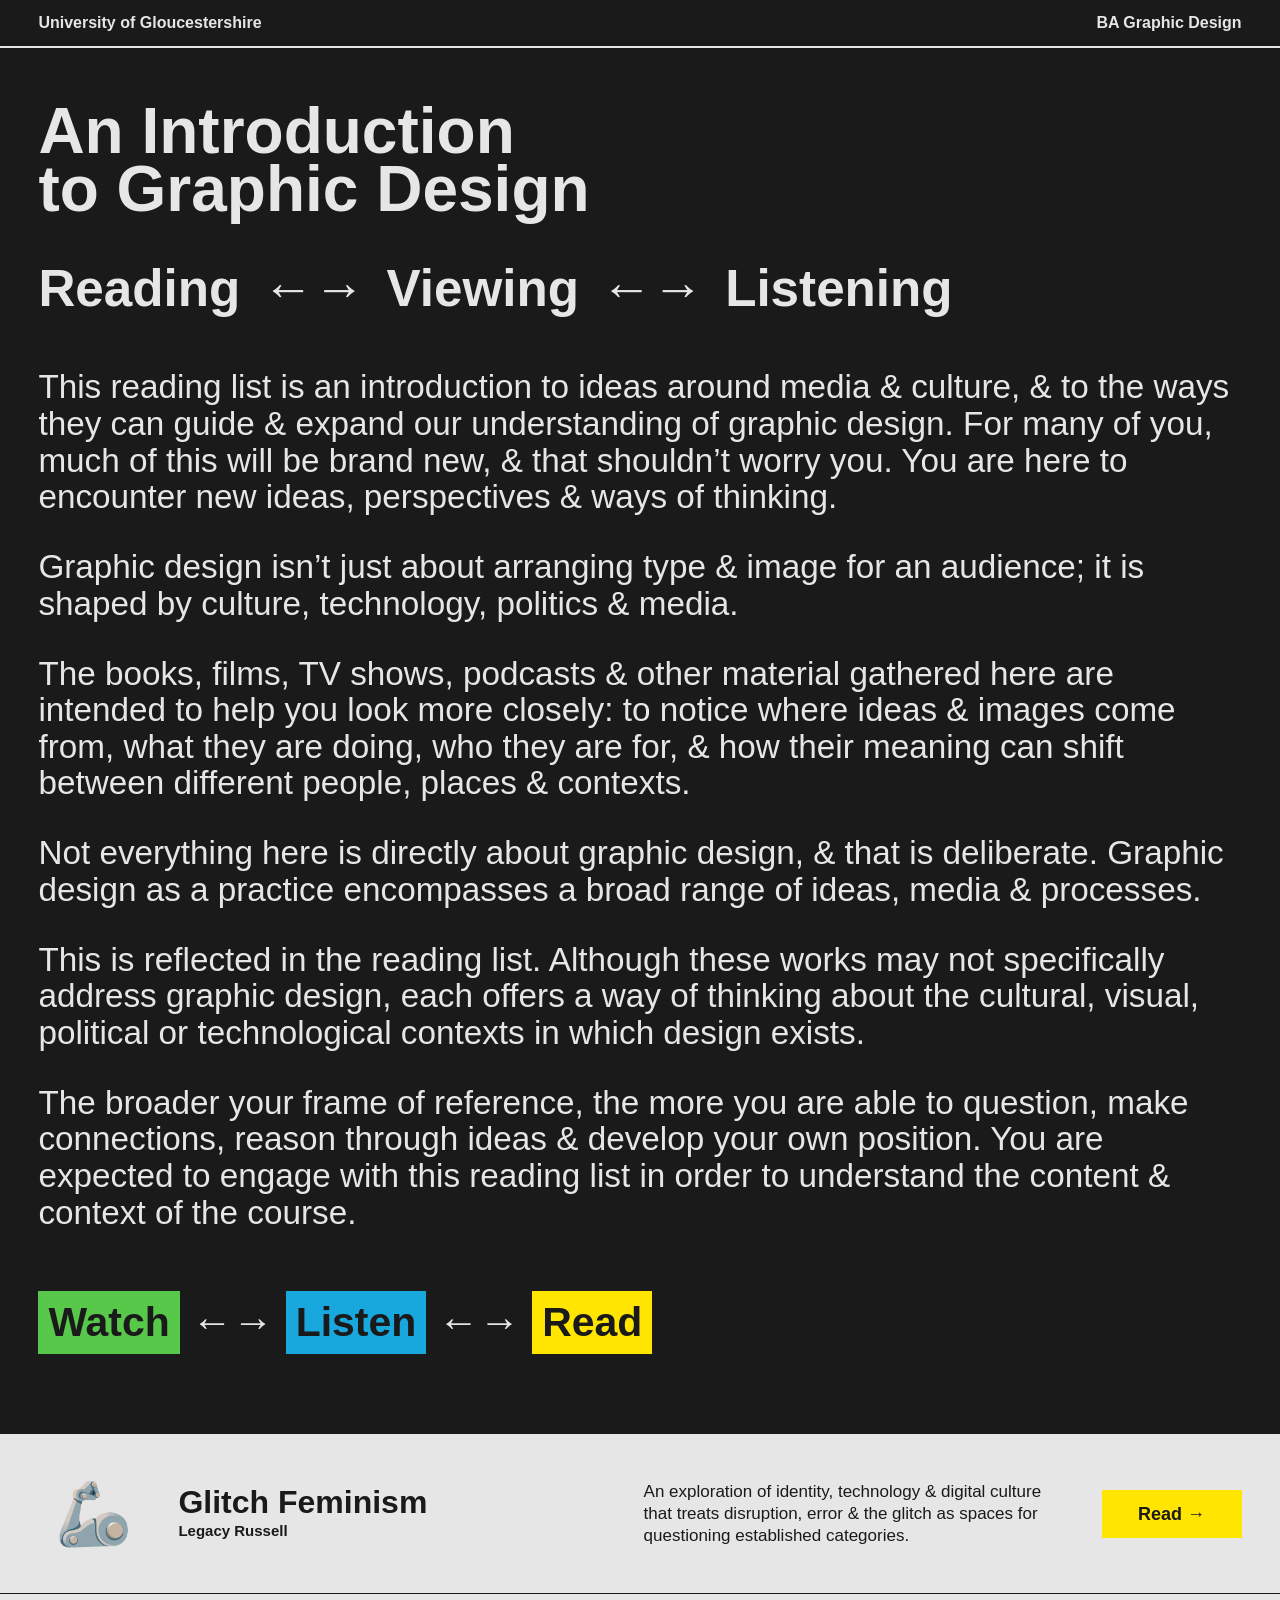
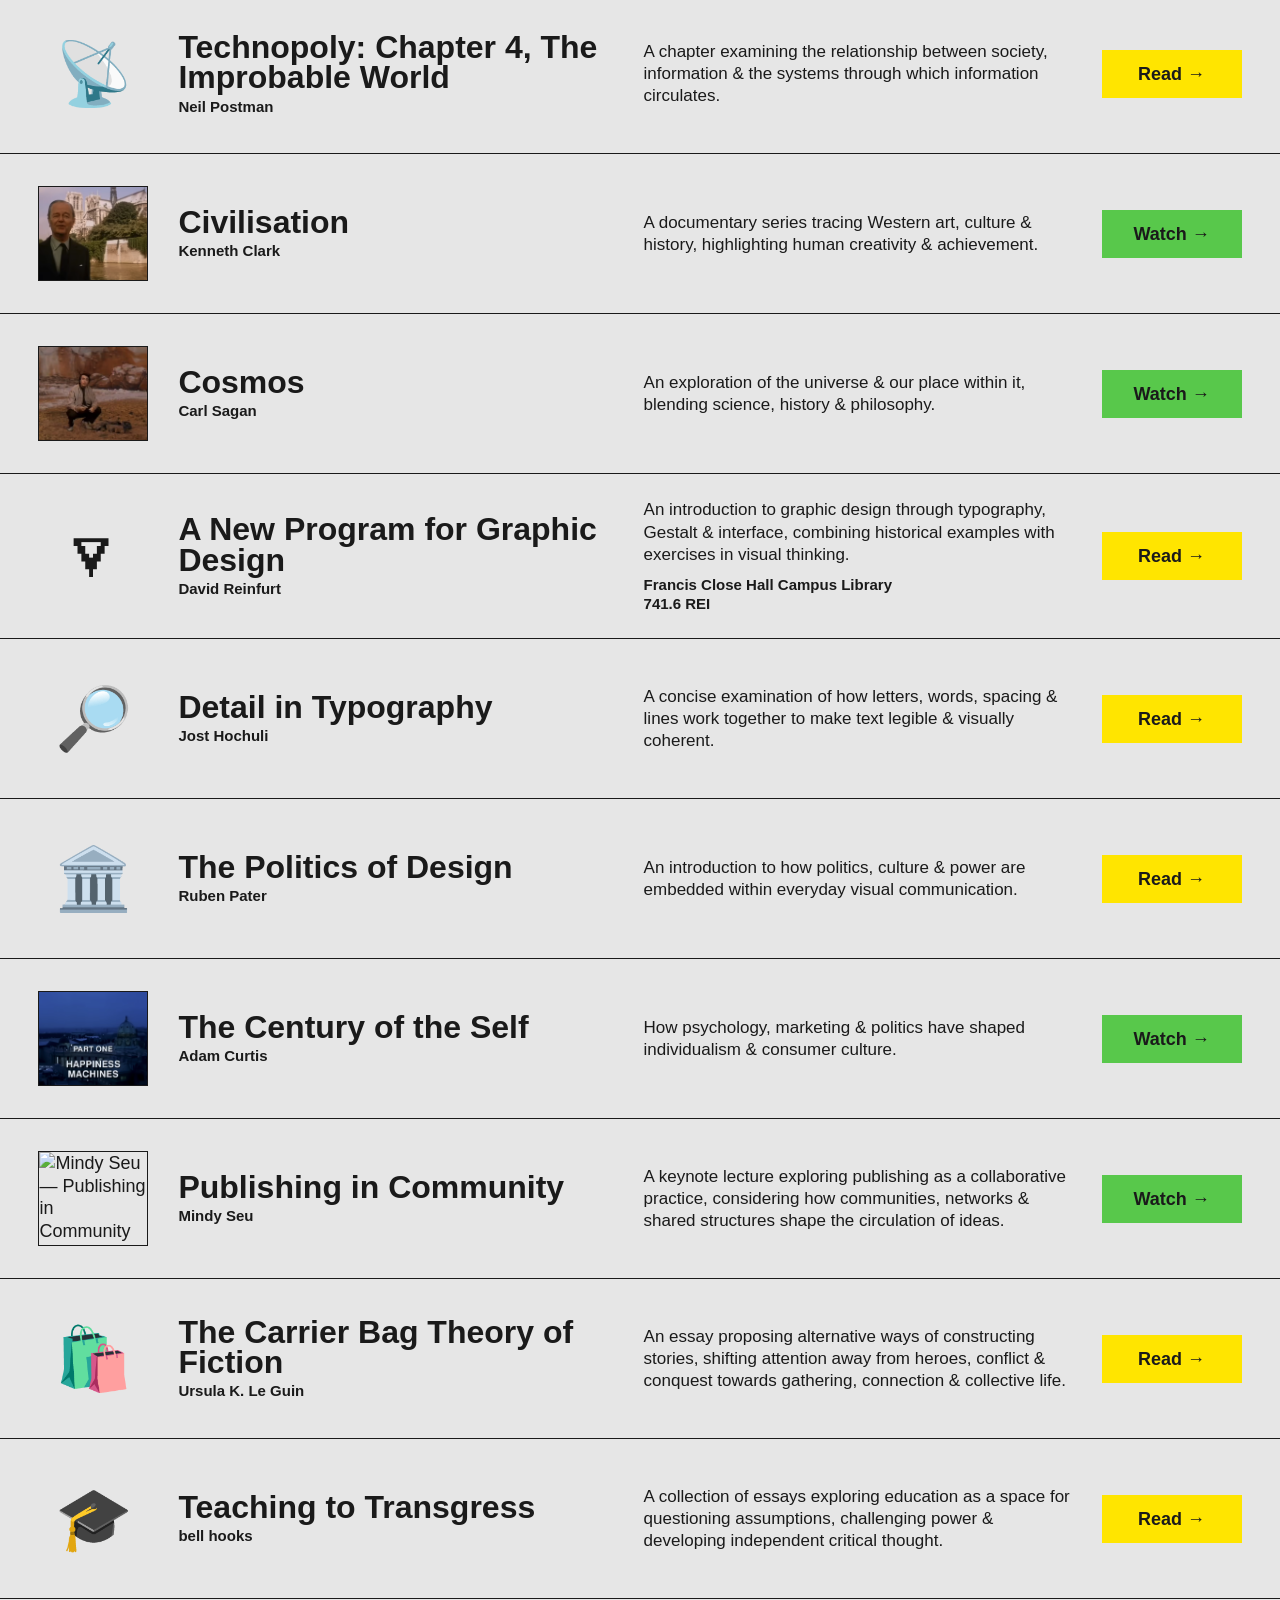
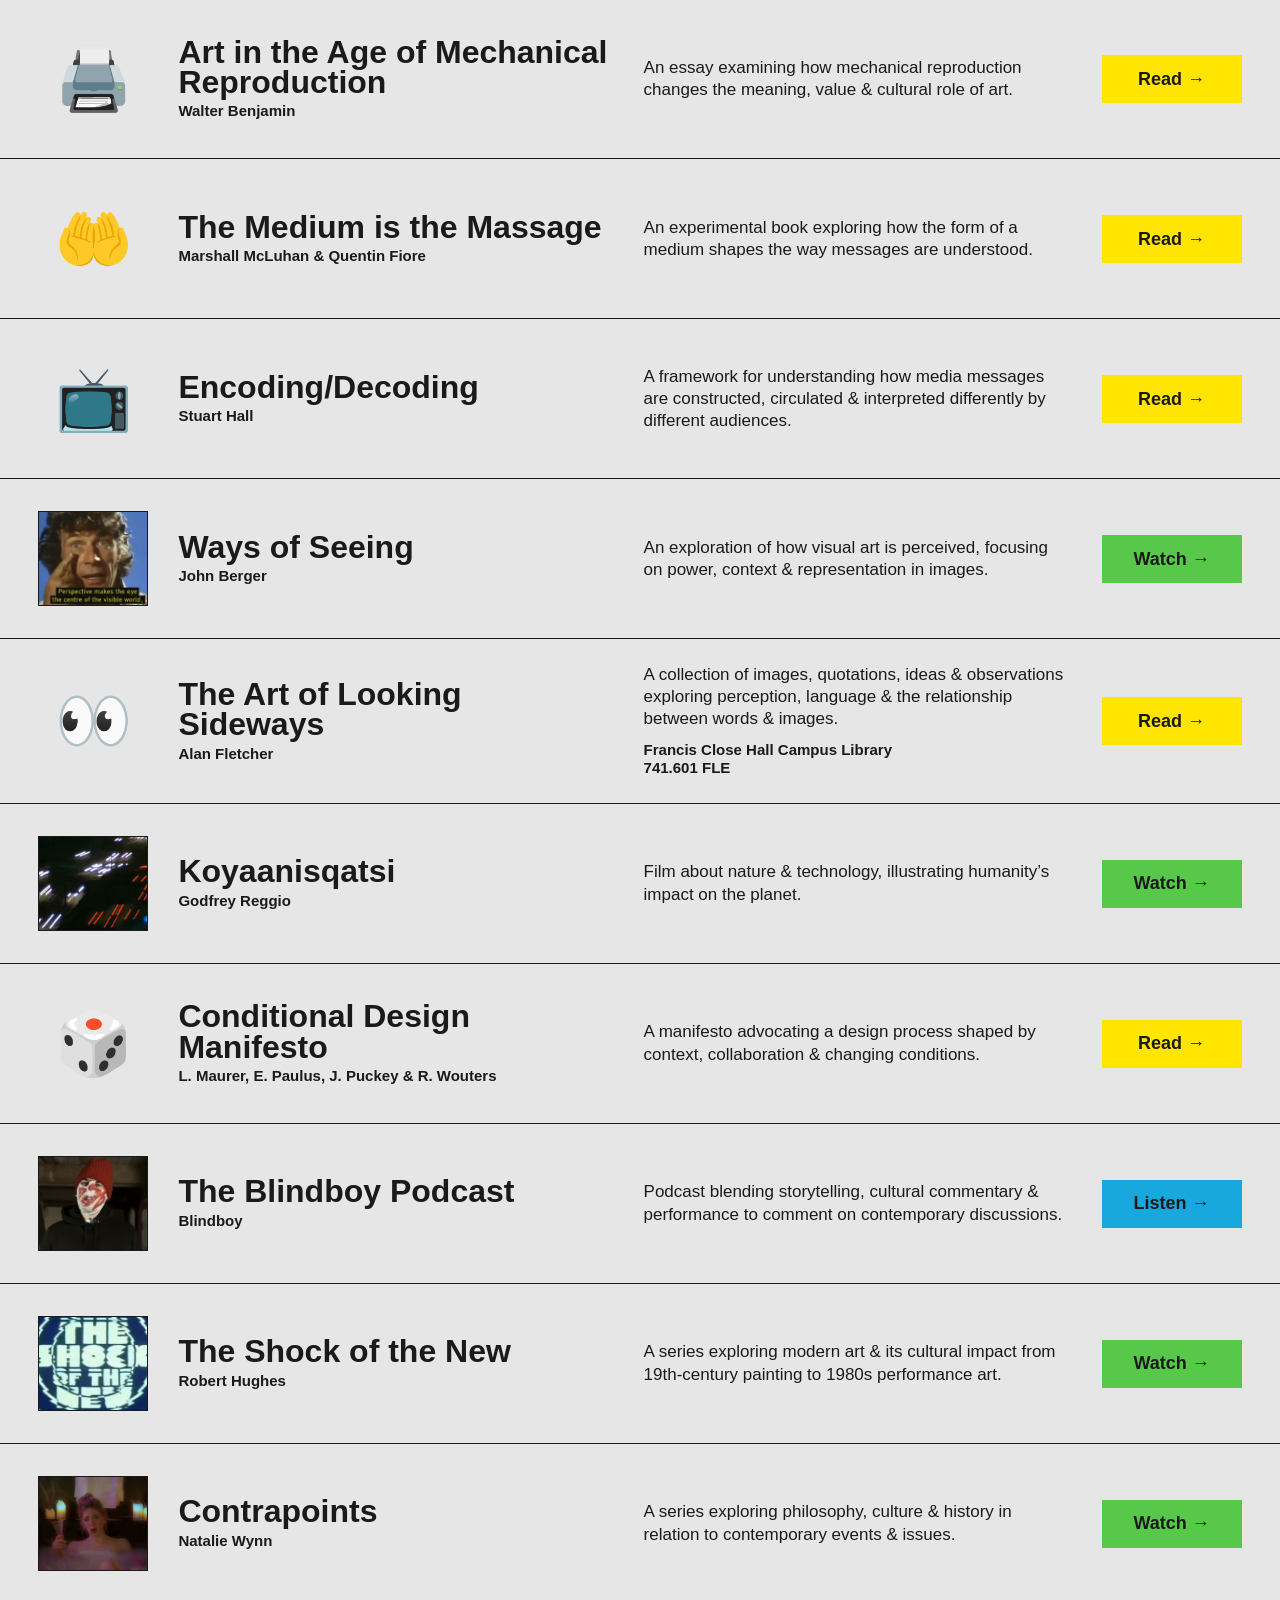
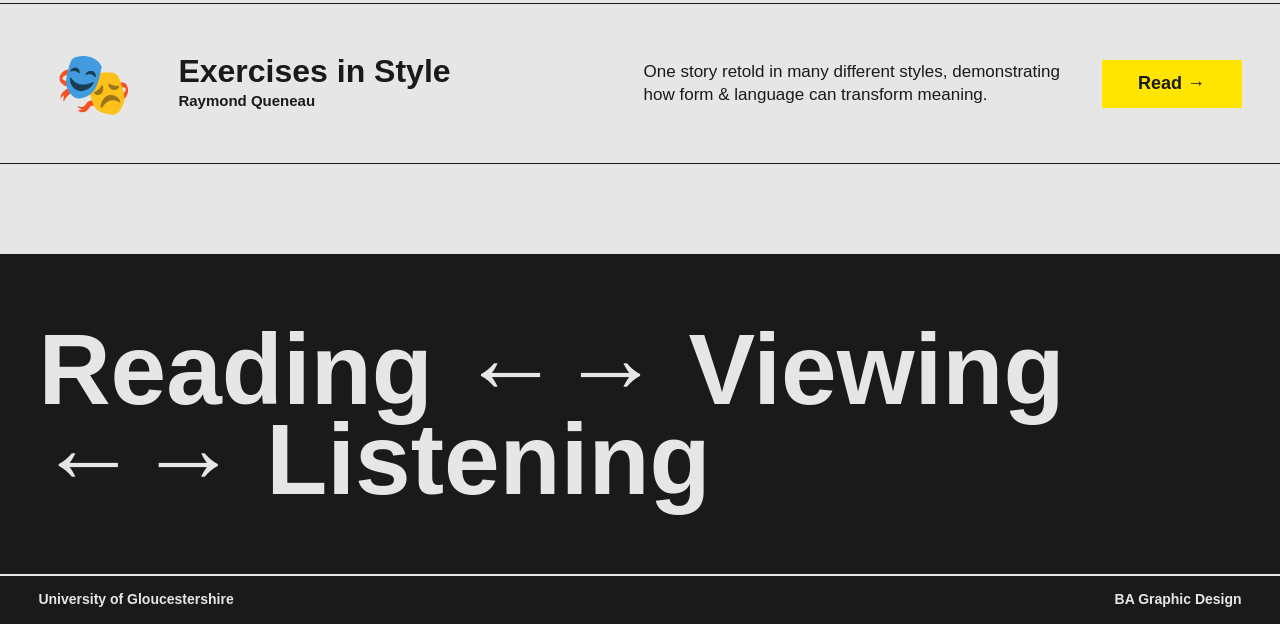
==== index.html @ 619386db "Update index.html" ====
<!DOCTYPE html>
<html lang="en">

<head>
  <meta charset="UTF-8">
  <meta name="viewport" content="width=device-width, initial-scale=1.0">

  <meta
    name="description"
    content="Reading, viewing and listening resources for BA Graphic Design at the University of Gloucestershire."
  >

  <title>An Introduction to Graphic Design</title>

  <link rel="icon" type="image/png" href="images/favicon.png">
  <link rel="stylesheet" href="style.css">
</head>

<body>

  <!-- HEADER -->

  <header class="top-bar">
    <div class="top-bar-inner">
      <span>University of Gloucestershire</span>
      <span>BA Graphic Design</span>
    </div>
  </header>


  <main>

    <!-- INTRO -->

    <section class="hero">

      <h1>
        An Introduction<br>
        to Graphic Design
      </h1>

      <p class="hero-subtitle">
        Reading
        <span>←→</span>
        Viewing
        <span>←→</span>
        Listening
      </p>


      <div class="introduction-text">

        <p>
          This reading list is an introduction to ideas around media
          &amp; culture, &amp; to the ways they can guide &amp; expand
          our understanding of graphic design. For many of you, much
          of this will be brand new, &amp; that shouldn’t worry you.
          You are here to encounter new ideas, perspectives &amp;
          ways of thinking.
        </p>

        <p>
          Graphic design isn’t just about arranging type &amp; image
          for an audience; it is shaped by culture, technology,
          politics &amp; media.
        </p>

        <p>
          The books, films, TV shows, podcasts &amp; other material
          gathered here are intended to help you look more closely:
          to notice where ideas &amp; images come from, what they are
          doing, who they are for, &amp; how their meaning can shift
          between different people, places &amp; contexts.
        </p>

        <p>
          Not everything here is directly about graphic design,
          &amp; that is deliberate. Graphic design as a practice
          encompasses a broad range of ideas, media &amp; processes.
        </p>

        <p>
          This is reflected in the reading list. Although these works
          may not specifically address graphic design, each offers a
          way of thinking about the cultural, visual, political or
          technological contexts in which design exists.
        </p>

        <p>
          The broader your frame of reference, the more you are able
          to question, make connections, reason through ideas &amp;
          develop your own position. You are expected to engage with
          this reading list in order to understand the content &amp;
          context of the course.
        </p>

      </div>


      <div class="actions">
        <span class="watch-box">Watch</span>
        <span class="action-arrow">←→</span>
        <span class="listen-box">Listen</span>
        <span class="action-arrow">←→</span>
        <span class="read-box">Read</span>
      </div>

    </section>


    <!-- RESOURCES -->

    <section class="resources">

      <div class="resource-list" id="resource-list">


        <article class="resource-row watch-row">

          <div class="resource-thumbnail">
            <img
              src="images/Ways of Seeing.png"
              alt="Ways of Seeing"
            >
          </div>

          <div class="resource-title">
            <h2>Ways of Seeing</h2>
            <p class="creator">John Berger</p>
          </div>

          <div class="resource-info">
            <p class="description">
              An exploration of how visual art is perceived,
              focusing on power, context &amp; representation
              in images.
            </p>
          </div>

          <a
            class="resource-link watch"
            href="https://www.youtube.com/watch?v=P-4LwAuTw7k"
            target="_blank"
            rel="noopener noreferrer"
          >
            Watch →
          </a>

        </article>


        <article class="resource-row watch-row">

          <div class="resource-thumbnail">
            <img
              src="images/Civilisation.png"
              alt="Civilisation"
            >
          </div>

          <div class="resource-title">
            <h2>Civilisation</h2>
            <p class="creator">Kenneth Clark</p>
          </div>

          <div class="resource-info">
            <p class="description">
              A documentary series tracing Western art,
              culture &amp; history, highlighting human
              creativity &amp; achievement.
            </p>
          </div>

          <a
            class="resource-link watch"
            href="https://www.youtube.com/watch?v=DMpoGi1MckQ"
            target="_blank"
            rel="noopener noreferrer"
          >
            Watch →
          </a>

        </article>


        <article class="resource-row watch-row">

          <div class="resource-thumbnail">
            <img
              src="images/The Shock of the New.png"
              alt="The Shock of the New"
            >
          </div>

          <div class="resource-title">
            <h2>The Shock of the New</h2>
            <p class="creator">Robert Hughes</p>
          </div>

          <div class="resource-info">
            <p class="description">
              A series exploring modern art &amp; its cultural
              impact from 19th-century painting to 1980s
              performance art.
            </p>
          </div>

          <a
            class="resource-link watch"
            href="https://www.youtube.com/watch?v=BcFQK6eruQ0&amp;t=3s"
            target="_blank"
            rel="noopener noreferrer"
          >
            Watch →
          </a>

        </article>


        <article class="resource-row watch-row">

          <div class="resource-thumbnail">
            <img
              src="images/Cosmos.png"
              alt="Cosmos"
            >
          </div>

          <div class="resource-title">
            <h2>Cosmos</h2>
            <p class="creator">Carl Sagan</p>
          </div>

          <div class="resource-info">
            <p class="description">
              An exploration of the universe &amp; our place
              within it, blending science, history &amp;
              philosophy.
            </p>
          </div>

          <a
            class="resource-link watch"
            href="https://www.youtube.com/watch?v=j5n19aGLVUM&amp;t=3364s"
            target="_blank"
            rel="noopener noreferrer"
          >
            Watch →
          </a>

        </article>


        <article class="resource-row watch-row">

          <div class="resource-thumbnail">
            <img
              src="images/Koyaanisqatsi.png"
              alt="Koyaanisqatsi"
            >
          </div>

          <div class="resource-title">
            <h2>Koyaanisqatsi</h2>
            <p class="creator">Godfrey Reggio</p>
          </div>

          <div class="resource-info">
            <p class="description">
              Film about nature &amp; technology,
              illustrating humanity’s impact on the planet.
            </p>
          </div>

          <a
            class="resource-link watch"
            href="https://www.youtube.com/watch?v=OrptHs4BFl8"
            target="_blank"
            rel="noopener noreferrer"
          >
            Watch →
          </a>

        </article>


        <article class="resource-row watch-row">

          <div class="resource-thumbnail">
            <img
              src="images/Contrapoints.png"
              alt="Contrapoints"
            >
          </div>

          <div class="resource-title">
            <h2>Contrapoints</h2>
            <p class="creator">Natalie Wynn</p>
          </div>

          <div class="resource-info">
            <p class="description">
              A series exploring philosophy, culture &amp;
              history in relation to contemporary events
              &amp; issues.
            </p>
          </div>

          <a
            class="resource-link watch"
            href="https://www.youtube.com/@ContraPoints"
            target="_blank"
            rel="noopener noreferrer"
          >
            Watch →
          </a>

        </article>


        <article class="resource-row watch-row">

          <div class="resource-thumbnail">
            <img
              src="images/Adam Curtis.png"
              alt="The Century of the Self"
            >
          </div>

          <div class="resource-title">
            <h2>The Century of the Self</h2>
            <p class="creator">Adam Curtis</p>
          </div>

          <div class="resource-info">
            <p class="description">
              How psychology, marketing &amp; politics
              have shaped individualism &amp; consumer culture.
            </p>
          </div>

          <a
            class="resource-link watch"
            href="https://www.youtube.com/watch?v=DnPmg0R1M04"
            target="_blank"
            rel="noopener noreferrer"
          >
            Watch →
          </a>

        </article>


        <article class="resource-row listen-row">

          <div class="resource-thumbnail">
            <img
              src="images/Blind Boy.png"
              alt="The Blindboy Podcast"
            >
          </div>

          <div class="resource-title">
            <h2>The Blindboy Podcast</h2>
            <p class="creator">Blindboy</p>
          </div>

          <div class="resource-info">
            <p class="description">
              Podcast blending storytelling, cultural commentary
              &amp; performance to comment on contemporary
              discussions.
            </p>
          </div>

          <a
            class="resource-link listen"
            href="https://shows.acast.com/blindboy"
            target="_blank"
            rel="noopener noreferrer"
          >
            Listen →
          </a>

        </article>


        <article class="resource-row watch-row">

          <div class="resource-thumbnail">
            <img
              src="https://i.ytimg.com/vi/MSZOEUHWai4/hqdefault.jpg"
              alt="Mindy Seu — Publishing in Community"
            >
          </div>

          <div class="resource-title">
            <h2>Publishing in Community</h2>
            <p class="creator">Mindy Seu</p>
          </div>

          <div class="resource-info">
            <p class="description">
              A keynote lecture exploring publishing as a
              collaborative practice, considering how communities,
              networks &amp; shared structures shape the circulation
              of ideas.
            </p>
          </div>

          <a
            class="resource-link watch"
            href="https://www.youtube.com/watch?v=MSZOEUHWai4"
            target="_blank"
            rel="noopener noreferrer"
          >
            Watch →
          </a>

        </article>


        <article class="resource-row read-row">

          <div class="text-symbol" aria-hidden="true">🎲</div>

          <div class="resource-title">
            <h2>Conditional Design Manifesto</h2>
            <p class="creator">
              L. Maurer, E. Paulus, J. Puckey &amp; R. Wouters
            </p>
          </div>

          <div class="resource-info">
            <p class="description">
              A manifesto advocating a design process shaped
              by context, collaboration &amp; changing conditions.
            </p>
          </div>

          <a
            class="resource-link read"
            href="https://conditionaldesign.org/manifesto/"
            target="_blank"
            rel="noopener noreferrer"
          >
            Read →
          </a>

        </article>


        <article class="resource-row read-row">

          <div class="text-symbol" aria-hidden="true">📡</div>

          <div class="resource-title">
            <h2>Technopoly: Chapter 4, The Improbable World</h2>
            <p class="creator">Neil Postman</p>
          </div>

          <div class="resource-info">
            <p class="description">
              A chapter examining the relationship between
              society, information &amp; the systems through
              which information circulates.
            </p>
          </div>

          <a
            class="resource-link read"
            href="https://interesi.wordpress.com/wp-content/uploads/2017/10/technopoly.pdf"
            target="_blank"
            rel="noopener noreferrer"
          >
            Read →
          </a>

        </article>


        <article class="resource-row read-row">

          <div class="text-symbol" aria-hidden="true">🎭</div>

          <div class="resource-title">
            <h2>Exercises in Style</h2>
            <p class="creator">Raymond Queneau</p>
          </div>

          <div class="resource-info">
            <p class="description">
              One story retold in many different styles,
              demonstrating how form &amp; language can
              transform meaning.
            </p>
          </div>

          <a
            class="resource-link read"
            href="https://archive.org/details/exercisesinstyle0000quen_s3i7/mode/2up"
            target="_blank"
            rel="noopener noreferrer"
          >
            Read →
          </a>

        </article>


        <article class="resource-row read-row">

          <div class="text-symbol" aria-hidden="true">🏛️</div>

          <div class="resource-title">
            <h2>The Politics of Design</h2>
            <p class="creator">Ruben Pater</p>
          </div>

          <div class="resource-info">
            <p class="description">
              An introduction to how politics, culture &amp;
              power are embedded within everyday visual
              communication.
            </p>
          </div>

          <a
            class="resource-link read"
            href="https://www.are.na/block/23860475"
            target="_blank"
            rel="noopener noreferrer"
          >
            Read →
          </a>

        </article>


        <article class="resource-row read-row">

          <div class="text-symbol" aria-hidden="true">🖨️</div>

          <div class="resource-title">
            <h2>Art in the Age of Mechanical Reproduction</h2>
            <p class="creator">Walter Benjamin</p>
          </div>

          <div class="resource-info">
            <p class="description">
              An essay examining how mechanical reproduction
              changes the meaning, value &amp; cultural role
              of art.
            </p>
          </div>

          <a
            class="resource-link read"
            href="https://auteur101.files.wordpress.com/2012/07/walterbenjamintheworkofart.pdf"
            target="_blank"
            rel="noopener noreferrer"
          >
            Read →
          </a>

        </article>


        <article class="resource-row read-row">

          <div class="text-symbol" aria-hidden="true">🤲</div>

          <div class="resource-title">
            <h2>The Medium is the Massage</h2>
            <p class="creator">
              Marshall McLuhan &amp; Quentin Fiore
            </p>
          </div>

          <div class="resource-info">
            <p class="description">
              An experimental book exploring how the form
              of a medium shapes the way messages are
              understood.
            </p>
          </div>

          <a
            class="resource-link read"
            href="https://www.are.na/block/920122"
            target="_blank"
            rel="noopener noreferrer"
          >
            Read →
          </a>

        </article>


        <article class="resource-row read-row">

          <div class="text-symbol" aria-hidden="true">🔎</div>

          <div class="resource-title">
            <h2>Detail in Typography</h2>
            <p class="creator">Jost Hochuli</p>
          </div>

          <div class="resource-info">
            <p class="description">
              A concise examination of how letters, words,
              spacing &amp; lines work together to make
              text legible &amp; visually coherent.
            </p>
          </div>

          <a
            class="resource-link read"
            href="https://www.are.na/block/13605193"
            target="_blank"
            rel="noopener noreferrer"
          >
            Read →
          </a>

        </article>


        <article class="resource-row read-row">

          <div class="text-symbol" aria-hidden="true">⛛</div>

          <div class="resource-title">
            <h2>A New Program for Graphic Design</h2>
            <p class="creator">David Reinfurt</p>
          </div>

          <div class="resource-info">

            <p class="description">
              An introduction to graphic design through
              typography, Gestalt &amp; interface, combining
              historical examples with exercises in visual thinking.
            </p>

            <p class="library-details">
              Francis Close Hall Campus Library<br>
              741.6 REI
            </p>

          </div>

          <a
            class="resource-link read"
            href="https://glos.on.worldcat.org/search/detail/1084418319?queryString=david%20reinfurt&amp;clusterResults=true&amp;groupVariantRecords=false&amp;stickyFacetsChecked=true&amp;baseScope=wz%3A18387&amp;sortKey=BEST_MATCH&amp;subformat=Book%3A%3Abook_digital&amp;subformat=Book%3A%3Abook_printbook&amp;scope=wz%3A18387&amp;idDetect=true&amp;citeDetect=true"
            target="_blank"
            rel="noopener noreferrer"
          >
            Read →
          </a>

        </article>


        <article class="resource-row read-row">

          <div class="text-symbol" aria-hidden="true">👀</div>

          <div class="resource-title">
            <h2>The Art of Looking Sideways</h2>
            <p class="creator">Alan Fletcher</p>
          </div>

          <div class="resource-info">

            <p class="description">
              A collection of images, quotations, ideas &amp;
              observations exploring perception, language
              &amp; the relationship between words &amp; images.
            </p>

            <p class="library-details">
              Francis Close Hall Campus Library<br>
              741.601 FLE
            </p>

          </div>

          <a
            class="resource-link read"
            href="https://glos.on.worldcat.org/search/detail/46984749?queryString=art%20of%20looking%20sideways&amp;clusterResults=true&amp;groupVariantRecords=false&amp;stickyFacetsChecked=true&amp;baseScope=wz%3A18387&amp;sortKey=BEST_MATCH&amp;subformat=Book%3A%3Abook_digital&amp;subformat=Book%3A%3Abook_printbook&amp;scope=wz%3A18387&amp;idDetect=true&amp;citeDetect=true&amp;newsArticles=off&amp;bookReviews=off"
            target="_blank"
            rel="noopener noreferrer"
          >
            Read →
          </a>

        </article>


        <article class="resource-row read-row">

          <div class="text-symbol" aria-hidden="true">🛍️</div>

          <div class="resource-title">
            <h2>The Carrier Bag Theory of Fiction</h2>
            <p class="creator">Ursula K. Le Guin</p>
          </div>

          <div class="resource-info">
            <p class="description">
              An essay proposing alternative ways of constructing
              stories, shifting attention away from heroes,
              conflict &amp; conquest towards gathering,
              connection &amp; collective life.
            </p>
          </div>

          <a
            class="resource-link read"
            href="https://git.xpub.nl/XPUB/carrier-bag-markers/raw/commit/34451e728b664ce85ebef2ccb8b00bbc81346158/carrier-bag.pdf"
            target="_blank"
            rel="noopener noreferrer"
          >
            Read →
          </a>

        </article>


        <article class="resource-row read-row">

          <div class="text-symbol" aria-hidden="true">📺</div>

          <div class="resource-title">
            <h2>Encoding/Decoding</h2>
            <p class="creator">Stuart Hall</p>
          </div>

          <div class="resource-info">
            <p class="description">
              A framework for understanding how media messages
              are constructed, circulated &amp; interpreted
              differently by different audiences.
            </p>
          </div>

          <a
            class="resource-link read"
            href="https://bgsp.edu/app/uploads/2014/12/Hall-Encoding-Decoding.pdf"
            target="_blank"
            rel="noopener noreferrer"
          >
            Read →
          </a>

        </article>


        <article class="resource-row read-row">

          <div class="text-symbol" aria-hidden="true">🎓</div>

          <div class="resource-title">
            <h2>Teaching to Transgress</h2>
            <p class="creator">bell hooks</p>
          </div>

          <div class="resource-info">
            <p class="description">
              A collection of essays exploring education as
              a space for questioning assumptions, challenging
              power &amp; developing independent critical thought.
            </p>
          </div>

          <a
            class="resource-link read"
            href="https://www.are.na/block/1974627"
            target="_blank"
            rel="noopener noreferrer"
          >
            Read →
          </a>

        </article>


        <article class="resource-row read-row">

          <div class="text-symbol" aria-hidden="true">🦾</div>

          <div class="resource-title">
            <h2>Glitch Feminism</h2>
            <p class="creator">Legacy Russell</p>
          </div>

          <div class="resource-info">
            <p class="description">
              An exploration of identity, technology &amp;
              digital culture that treats disruption,
              error &amp; the glitch as spaces for questioning
              established categories.
            </p>
          </div>

          <a
            class="resource-link read"
            href="https://www.are.na/block/8962006"
            target="_blank"
            rel="noopener noreferrer"
          >
            Read →
          </a>

        </article>


      </div>

    </section>


    <!-- CLOSING -->

    <section class="closing">
      <p>   Reading
        <span>←→</span>
        Viewing
        <span>←→</span>
        Listening</p>
    </section>

  </main>


  <!-- FOOTER -->

  <footer class="site-footer">
    <span>University of Gloucestershire</span>
    <span>BA Graphic Design</span>
  </footer>


  <!-- RANDOM ORDER -->

  <script>
    document.addEventListener("DOMContentLoaded", function () {

      const resourceList = document.getElementById("resource-list");
      const resources = Array.from(resourceList.children);

      for (let i = resources.length - 1; i > 0; i--) {
        const j = Math.floor(Math.random() * (i + 1));

        [resources[i], resources[j]] =
        [resources[j], resources[i]];
      }

      resources.forEach(function (resource) {
        resourceList.appendChild(resource);
      });

    });
  </script>

</body>

</html>
---- style.css ----
/* RESET */

*,
*::before,
*::after {
  box-sizing: border-box;
}

html {
  scroll-behavior: smooth;
}

body {
  margin: 0;

  background: #E6E6E6;
  color: #1A1A1A;

  font-family:
    Helvetica,
    Arial,
    sans-serif;

  font-size: 18px;
  line-height: 1.25;

  font-kerning: normal;
  font-feature-settings: "kern" 1;
}

img {
  display: block;
  width: 100%;
  height: auto;
}

h1,
h2,
p {
  margin-top: 0;
}

a {
  color: inherit;
}


/* COLOURS */

:root {
  --black: #1A1A1A;
  --white: #E6E6E6;

  --green: #58C84B;
  --blue: #19A8DD;
  --red: #EF5147;
  --yellow: #FFE500;

  --page-margin: clamp(20px, 3vw, 52px);
}


/* HEADER */

.top-bar {
  position: sticky;
  top: 0;
  z-index: 1000;

  width: 100%;

  padding:
    13px
    var(--page-margin);

  background: var(--black);
  color: var(--white);

  border-bottom: 2px solid var(--white);
}

.top-bar-inner {
  display: flex;
  justify-content: space-between;
  align-items: center;

  gap: 30px;

  font-size: 16px;
  font-weight: 700;
}


/* INTRO */

.hero {
  padding:
    55px
    var(--page-margin)
    80px;

  background: var(--black);
  color: var(--white);
}

.hero h1 {
  max-width: 1500px;

  margin: 0;

  font-size: clamp(50px, 5vw, 100px);
  font-weight: 700;
  line-height: 0.9;

  letter-spacing: normal;
}

.hero-subtitle {
  margin:
    45px
    0
    55px;

  font-size: clamp(24px, 4vw, 58px);
  font-weight: 700;
  line-height: 1;

  white-space: nowrap;
}

.hero-subtitle span {
  margin: 0 0.15em;
}

.introduction-text {
  width: 100%;
  max-width: 1500px;

  font-size: clamp(24px, 2.6vw, 42px);
  line-height: 1.1;
}

.introduction-text p {
  margin:
    0
    0
    1em;
}

.introduction-text p:last-child {
  margin-bottom: 0;
}


/* KEY */

.actions {
  margin-top: 60px;

  display: flex;
  align-items: center;
  flex-wrap: wrap;

  gap: 12px;

  font-size: clamp(22px, 3.2vw, 48px);
  font-weight: 700;
}

.actions span:not(.action-arrow) {
  padding:
    6px
    10px;

  color: var(--black);
}

.watch-box {
  background: var(--green);
}

.listen-box {
  background: var(--blue);
}

.read-box {
  background: var(--yellow);
}

.action-arrow {
  color: var(--white);
}


/* RESOURCE LIST */

.resources {
  padding:
    0
    0
    90px;

  background: var(--white);
  color: var(--black);
}

.resource-list {
  width: 100%;
}

.resource-row {
  position: relative;

  display: grid;

  grid-template-columns:
    110px
    minmax(0, 34vw)
    minmax(260px, 1fr)
    140px;

  gap: 30px;
  align-items: center;

  width: 100%;
  min-height: 160px;

  padding:
    25px
    var(--page-margin);

  background: var(--white);

  border-bottom:
    1px solid var(--black);

  overflow: hidden;
}


/* HOVER GRADIENT */

.resource-row::before {
  content: "";

  position: absolute;
  inset: 0;

  z-index: 0;

  opacity: 0;

  pointer-events: none;

  transition:
    opacity 250ms ease;
}

.resource-row > * {
  position: relative;
  z-index: 1;
}

.watch-row::before {
  background:
    linear-gradient(
      to right,
      var(--green) 0%,
      var(--green) 8%,
      var(--white) 72%
    );
}

.listen-row::before {
  background:
    linear-gradient(
      to right,
      var(--blue) 0%,
      var(--blue) 8%,
      var(--white) 72%
    );
}

.read-row::before {
  background:
    linear-gradient(
      to right,
      var(--yellow) 0%,
      var(--yellow) 8%,
      var(--white) 72%
    );
}

@media (hover: hover) and (pointer: fine) {

  .resource-row:hover::before {
    opacity: 1;
  }

}


/* THUMBNAILS */

.resource-thumbnail {
  width: 110px;
}

.resource-thumbnail img {
  width: 110px;
  height: 95px;

  object-fit: cover;

  border:
    1px solid var(--black);
}


/* EMOJIS */

.text-symbol {
  width: 110px;
  height: 95px;

  display: flex;
  align-items: center;
  justify-content: center;

  font-family:
    "Apple Color Emoji",
    "Segoe UI Emoji",
    "Noto Color Emoji",
    sans-serif;

  font-size: 62px;
  font-weight: 400;
  line-height: 1;

  text-align: center;
}


/* RESOURCE TEXT */

.resource-title {
  width: 100%;
  min-width: 0;
}

.resource-title h2 {
  width: 100%;

  margin:
    0
    0
    5px;

  font-size: clamp(26px, 2.5vw, 42px);
  font-weight: 700;
  line-height: 0.95;

  letter-spacing: normal;

  overflow-wrap: normal;
  word-break: normal;
}

.creator {
  margin: 0;

  font-size: 15px;
  font-weight: 700;
}

.resource-info {
  width: 100%;
  min-width: 0;
  max-width: 48ch;
}

.description {
  margin: 0;

  font-size: 17px;
  line-height: 1.3;
}

.library-details {
  margin:
    10px
    0
    0;

  font-size: 15px;
  line-height: 1.25;
  font-weight: 700;
}


/* RESOURCE LINKS */

.resource-link {
  display: inline-flex;
  align-items: center;
  justify-content: center;

  width: 140px;
  min-height: 48px;

  padding:
    12px
    16px;

  font-size: 18px;
  font-weight: 700;

  text-decoration: none;
  white-space: nowrap;

  transform-origin: center;

  transition:
    transform 140ms ease,
    background-color 140ms ease,
    color 140ms ease;
}

.resource-link.watch {
  background: var(--green);
  color: var(--black);
}

.resource-link.listen {
  background: var(--blue);
  color: var(--black);
}

.resource-link.read {
  background: var(--yellow);
  color: var(--black);
}

@media (hover: hover) and (pointer: fine) {

  .resource-link:hover {
    transform: scale(1.06);

    background: var(--black);
    color: var(--white);
  }

}

.resource-link:focus-visible {
  outline:
    4px solid var(--red);

  outline-offset: 4px;
}


/* CLOSING */

.closing {
  min-height: 30vh;

  padding:
    70px
    var(--page-margin);

  background: var(--black);
  color: var(--white);

  display: flex;
  align-items: flex-end;
}

.closing p {
  margin: 0;

  font-size: clamp(30px, 15vw, 100px);
  line-height: 0.9;
  font-weight: 700;

  letter-spacing: normal;
}


/* FOOTER */

.site-footer {
  padding:
    15px
    var(--page-margin);

  display: flex;
  justify-content: space-between;

  gap: 30px;

  background: var(--black);
  color: var(--white);

  font-size: 14px;
  font-weight: 700;

  border-top:
    2px solid var(--white);
}


/* TABLET */

@media (max-width: 1000px) {

  .resource-row {
    grid-template-columns:
      100px
      minmax(0, 1fr)
      140px;

    gap: 22px;
  }

  .resource-thumbnail {
    width: 100px;
  }

  .resource-thumbnail img {
    width: 100px;
  }

  .text-symbol {
    width: 100px;

    font-size: 58px;
  }

  .resource-info {
    grid-column:
      2 / 3;

    padding-top: 5px;
  }

  .resource-link {
    grid-column: 3;

    grid-row:
      1 / span 2;
  }

}


/* MOBILE */

@media (max-width: 700px) {

  .top-bar-inner {
    font-size: 13px;
  }


  .hero {
    padding:
      40px
      var(--page-margin)
      60px;
  }

  .hero h1 {
    font-size:
      clamp(42px, 11vw, 68px);

    line-height: 0.92;
  }

  .hero-subtitle {
    margin:
      35px
      0
      40px;

    font-size:
      clamp(20px, 6vw, 34px);

    line-height: 1.05;

    white-space: normal;
  }

  .introduction-text {
    font-size: 24px;
  }


  .actions {
    margin-top: 45px;

    gap: 7px;

    font-size:
      clamp(20px, 6vw, 30px);
  }

  .actions span:not(.action-arrow) {
    padding:
      5px
      7px;
  }


  .resources {
    padding-bottom: 60px;
  }

  .resource-row {
    grid-template-columns:
      85px
      minmax(0, 1fr);

    gap:
      18px
      20px;

    align-items: start;

    padding:
      22px
      var(--page-margin);
  }

  .resource-thumbnail {
    width: 85px;
  }

  .resource-thumbnail img {
    width: 85px;
    height: 75px;
  }

  .text-symbol {
    width: 85px;
    height: 75px;

    font-size: 52px;
  }

  .resource-title {
    align-self: center;
  }

  .resource-title h2 {
    font-size: 29px;
    line-height: 0.98;
  }

  .resource-info {
    grid-column:
      1 / 3;

    padding-top: 5px;
  }

  .resource-link {
    grid-column:
      1 / 3;

    grid-row: auto;

    justify-self: start;

    width: 140px;
  }


  .closing {
    min-height: 30vh;
  }

  .closing p {
    font-size:
      clamp(42px, 13vw, 80px);
  }


  .site-footer {
    flex-direction: column;

    gap: 3px;

    font-size: 12px;
  }

}
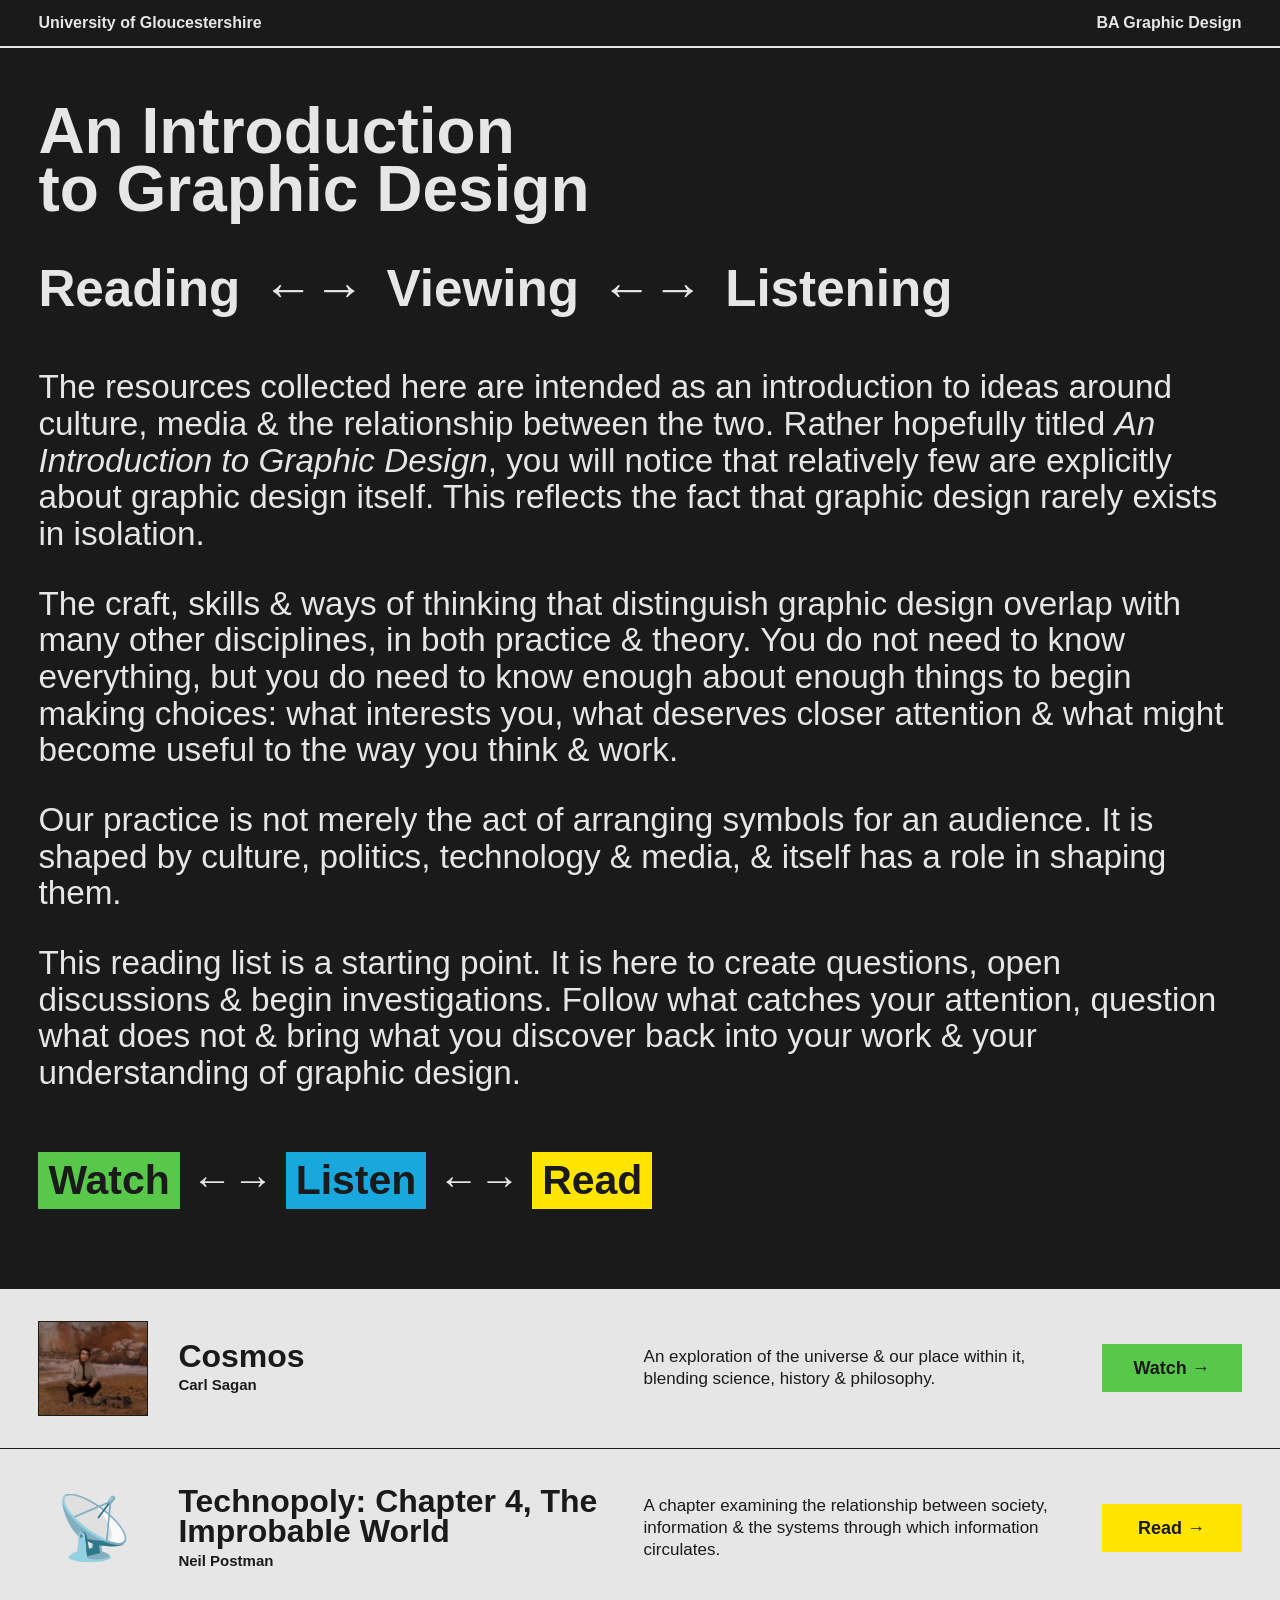
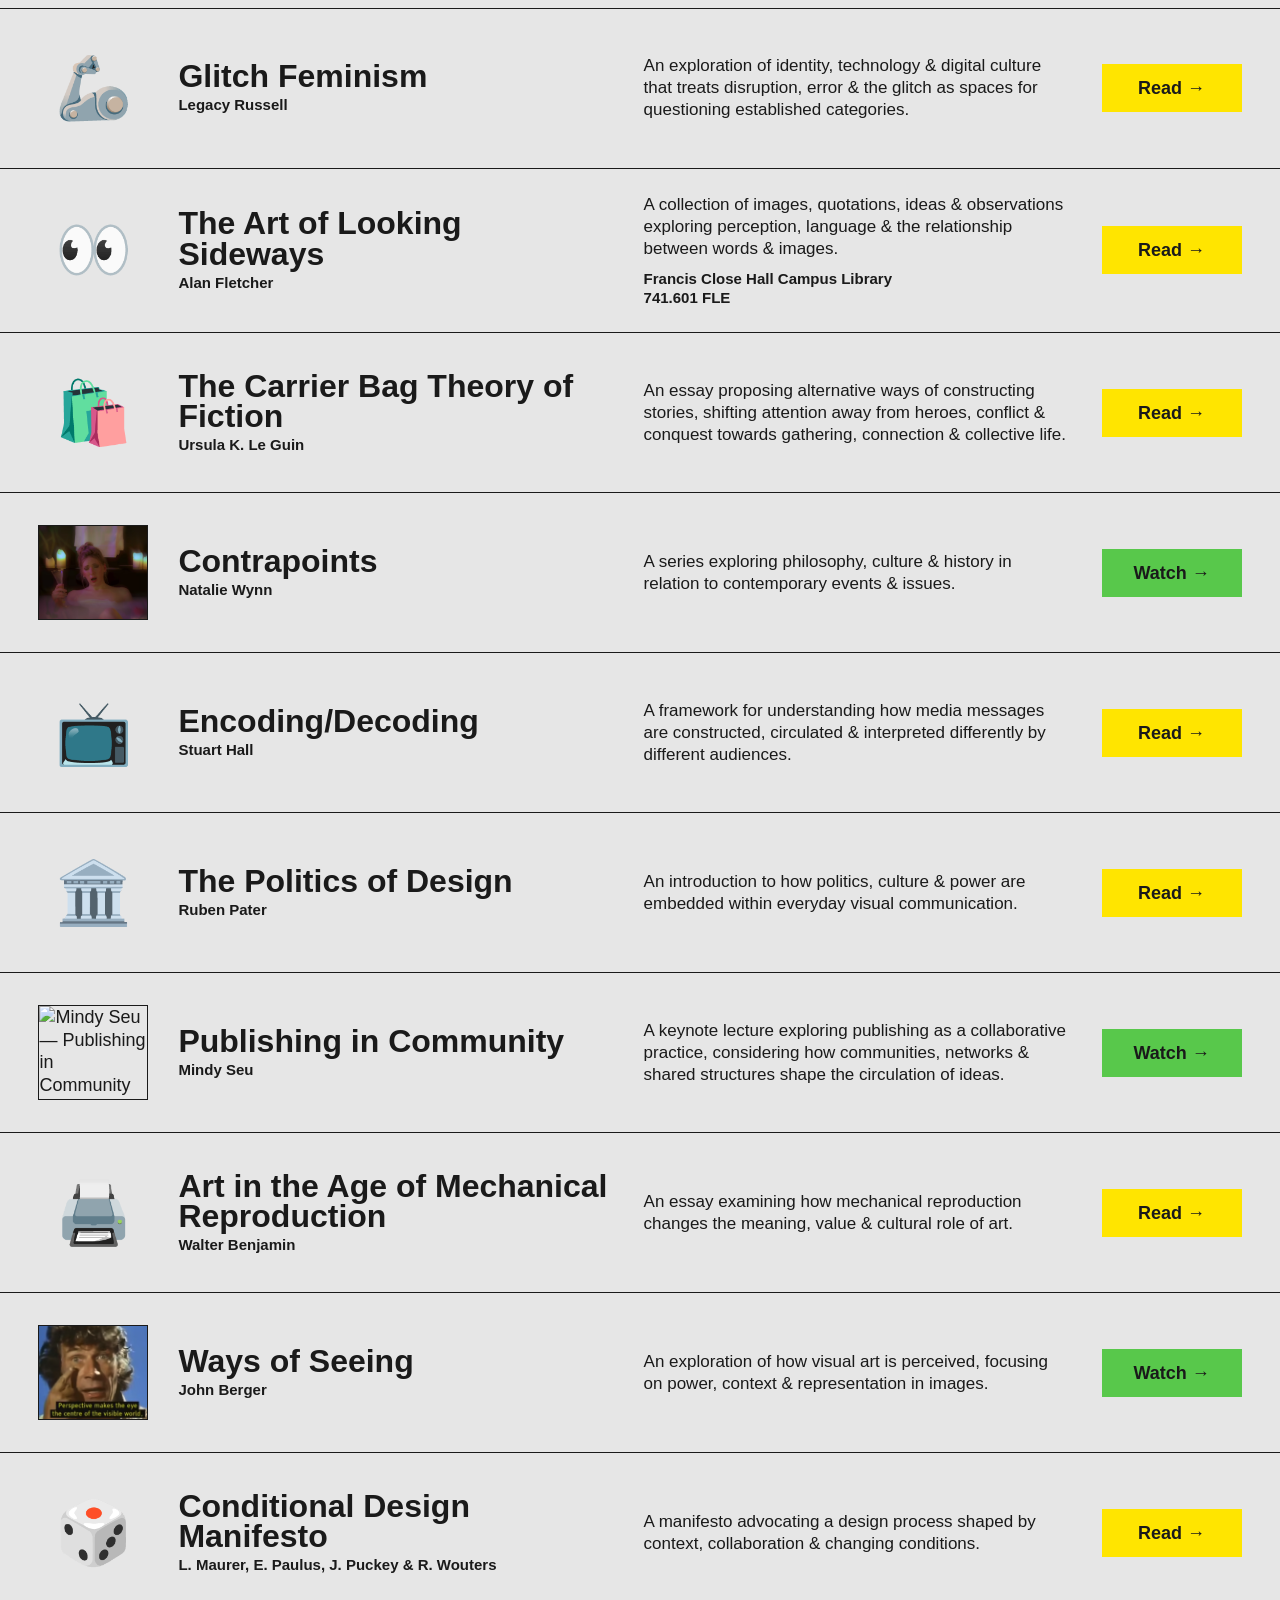
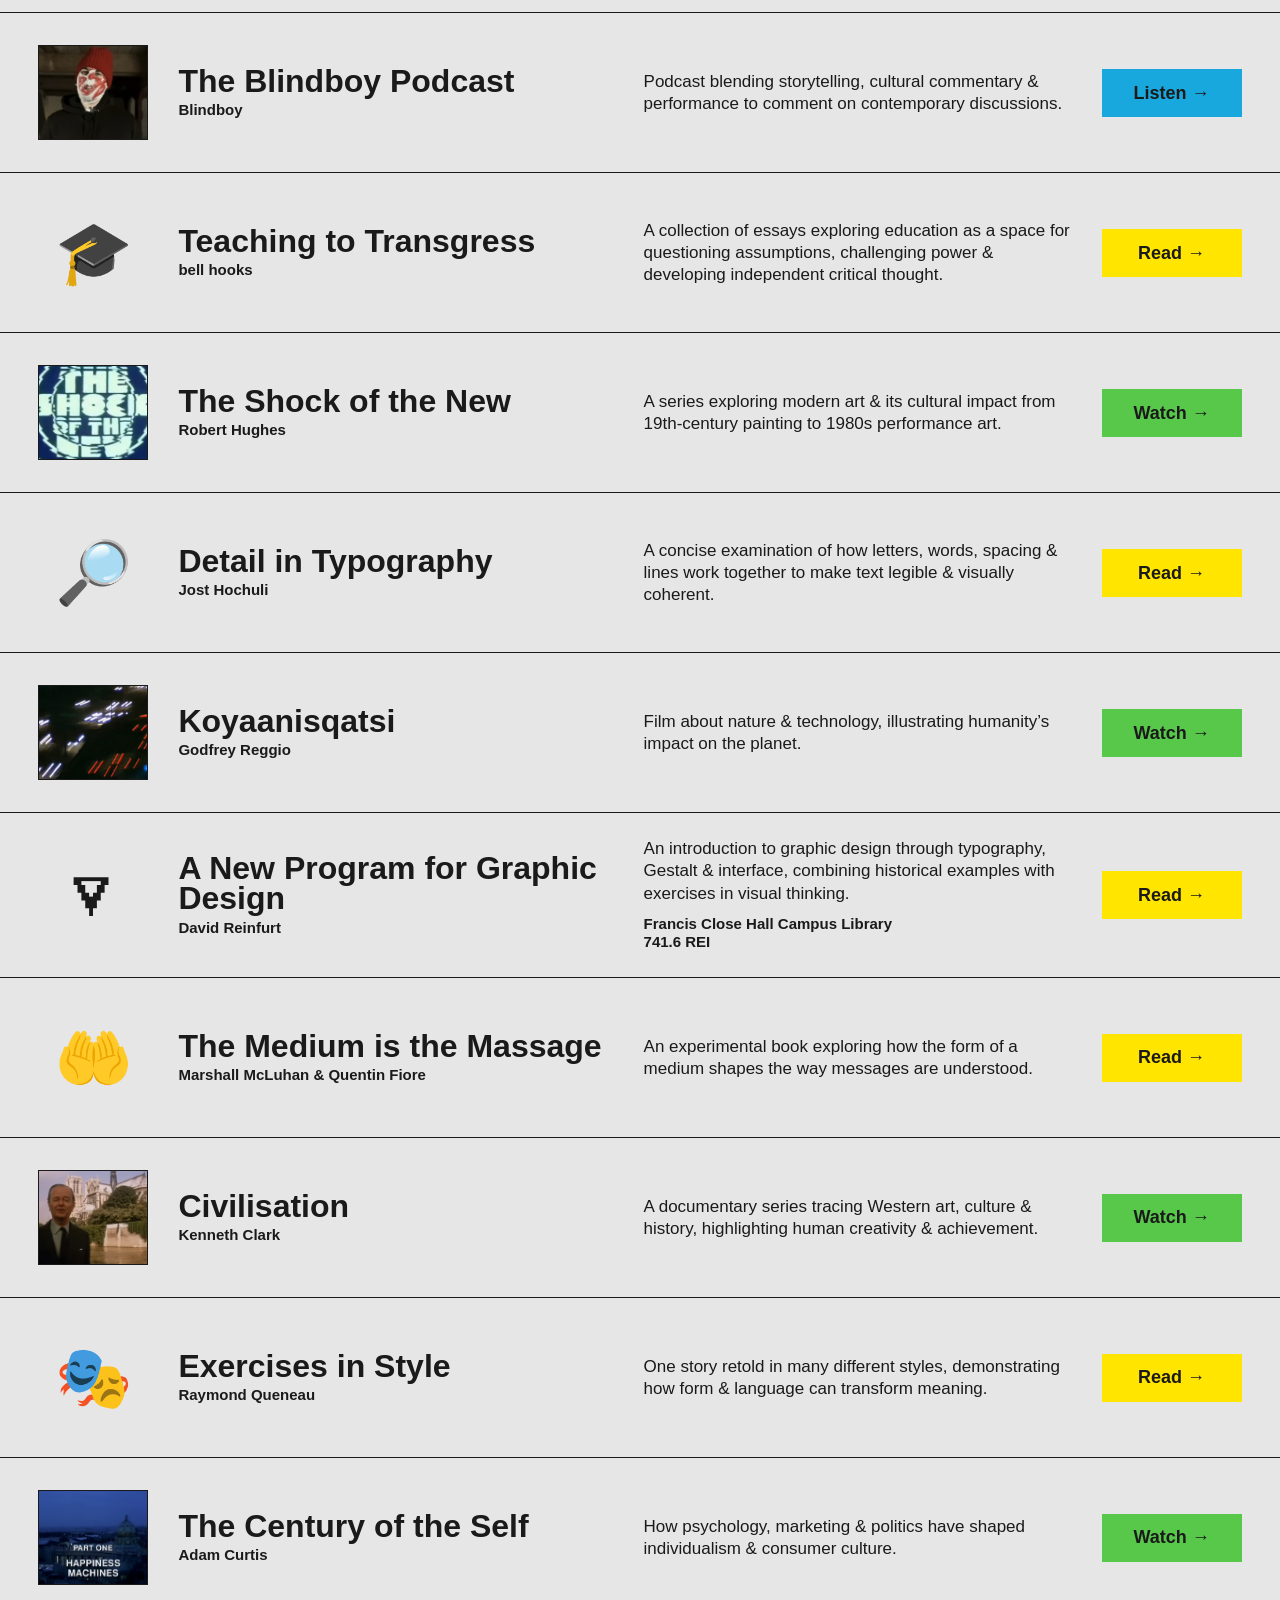
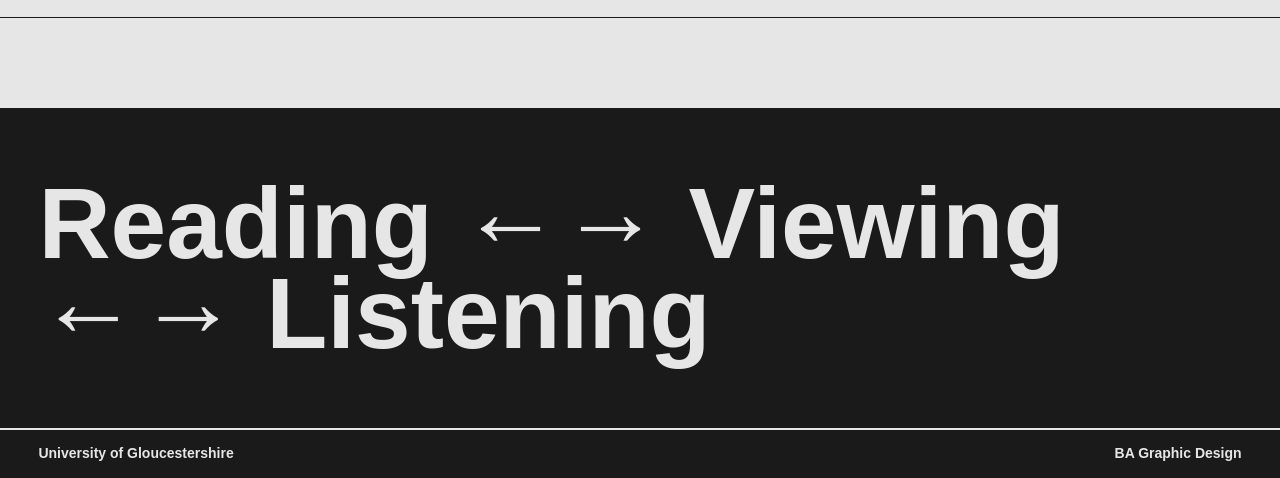
==== commit a9a7c527: "Revise introduction text for clarity and depth" ====
--- a/index.html
+++ b/index.html
@@ -50,52 +50,41 @@
 
       <div class="introduction-text">
 
-        <p>
-          This reading list is an introduction to ideas around media
-          &amp; culture, &amp; to the ways they can guide &amp; expand
-          our understanding of graphic design. For many of you, much
-          of this will be brand new, &amp; that shouldn’t worry you.
-          You are here to encounter new ideas, perspectives &amp;
-          ways of thinking.
-        </p>
-
-        <p>
-          Graphic design isn’t just about arranging type &amp; image
-          for an audience; it is shaped by culture, technology,
-          politics &amp; media.
-        </p>
-
-        <p>
-          The books, films, TV shows, podcasts &amp; other material
-          gathered here are intended to help you look more closely:
-          to notice where ideas &amp; images come from, what they are
-          doing, who they are for, &amp; how their meaning can shift
-          between different people, places &amp; contexts.
-        </p>
-
-        <p>
-          Not everything here is directly about graphic design,
-          &amp; that is deliberate. Graphic design as a practice
-          encompasses a broad range of ideas, media &amp; processes.
-        </p>
-
-        <p>
-          This is reflected in the reading list. Although these works
-          may not specifically address graphic design, each offers a
-          way of thinking about the cultural, visual, political or
-          technological contexts in which design exists.
-        </p>
-
-        <p>
-          The broader your frame of reference, the more you are able
-          to question, make connections, reason through ideas &amp;
-          develop your own position. You are expected to engage with
-          this reading list in order to understand the content &amp;
-          context of the course.
-        </p>
-
-      </div>
-
+<div class="introduction-text">
+
+  <p>
+    The resources collected here are intended as an introduction to
+    ideas around culture, media &amp; the relationship between the two.
+    Rather hopefully titled <em>An Introduction to Graphic Design</em>,
+    you will notice that relatively few are explicitly about graphic
+    design itself. This reflects the fact that graphic design rarely
+    exists in isolation.
+  </p>
+
+  <p>
+    The craft, skills &amp; ways of thinking that distinguish graphic
+    design overlap with many other disciplines, in both practice &amp;
+    theory. You do not need to know everything, but you do need to know
+    enough about enough things to begin making choices: what interests
+    you, what deserves closer attention &amp; what might become useful
+    to the way you think &amp; work.
+  </p>
+
+  <p>
+    Our practice is not merely the act of arranging symbols for an
+    audience. It is shaped by culture, politics, technology &amp; media,
+    &amp; itself has a role in shaping them.
+  </p>
+
+  <p>
+    This reading list is a starting point. It is here to create
+    questions, open discussions &amp; begin investigations. Follow what
+    catches your attention, question what does not &amp; bring what you
+    discover back into your work &amp; your understanding of graphic
+    design.
+  </p>
+
+</div>
 
       <div class="actions">
         <span class="watch-box">Watch</span>
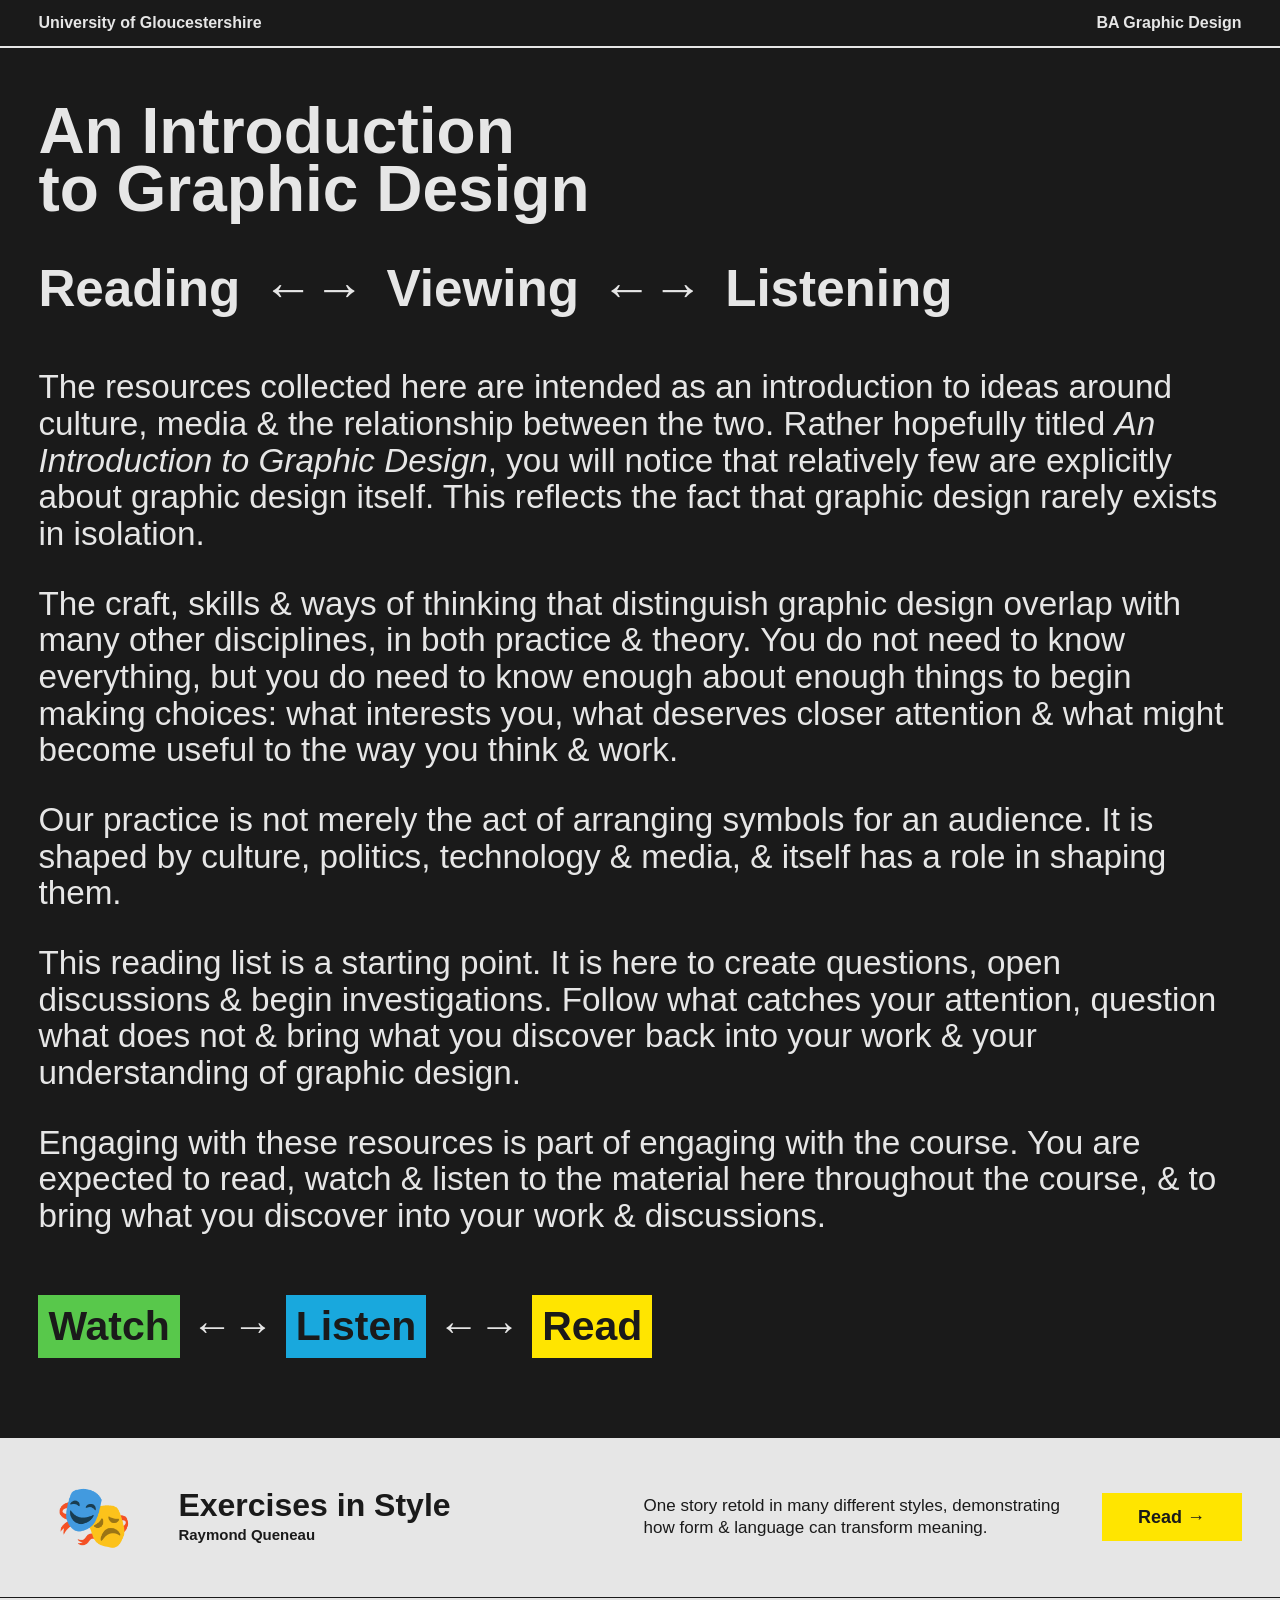
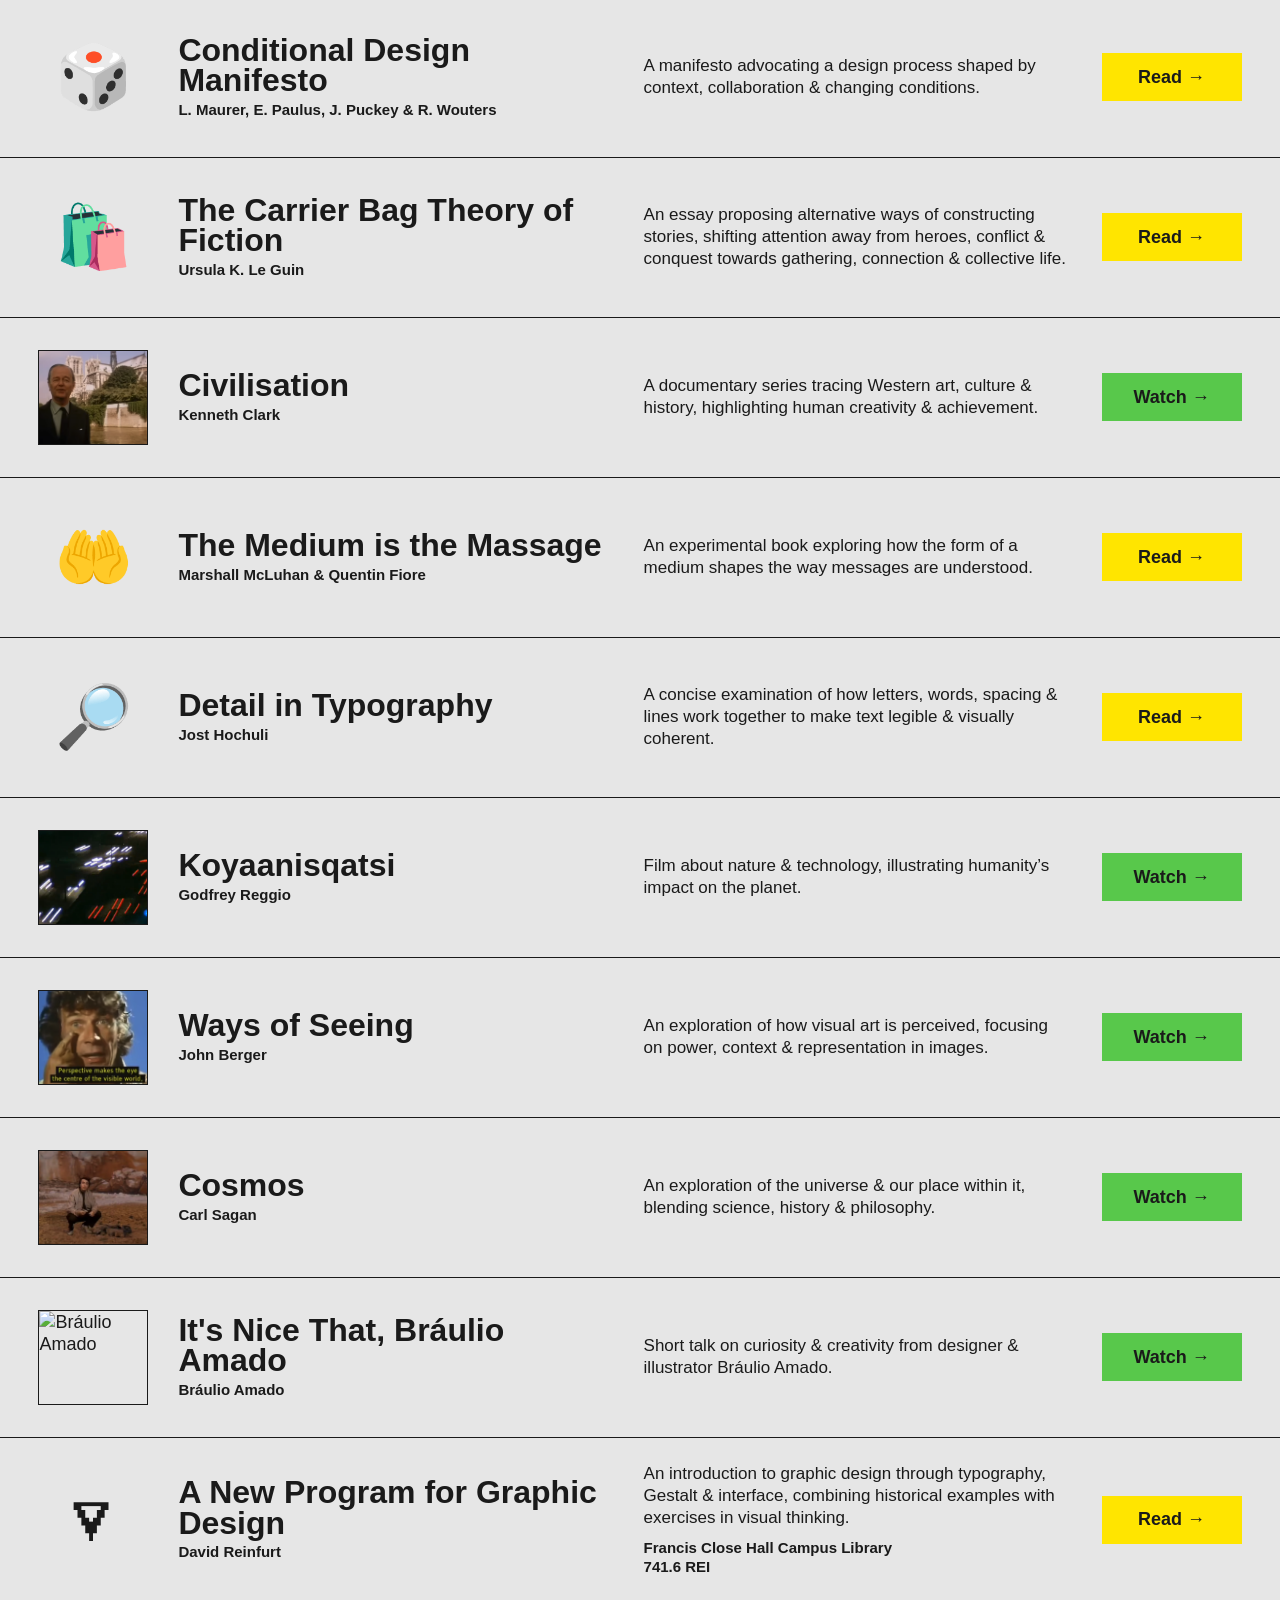
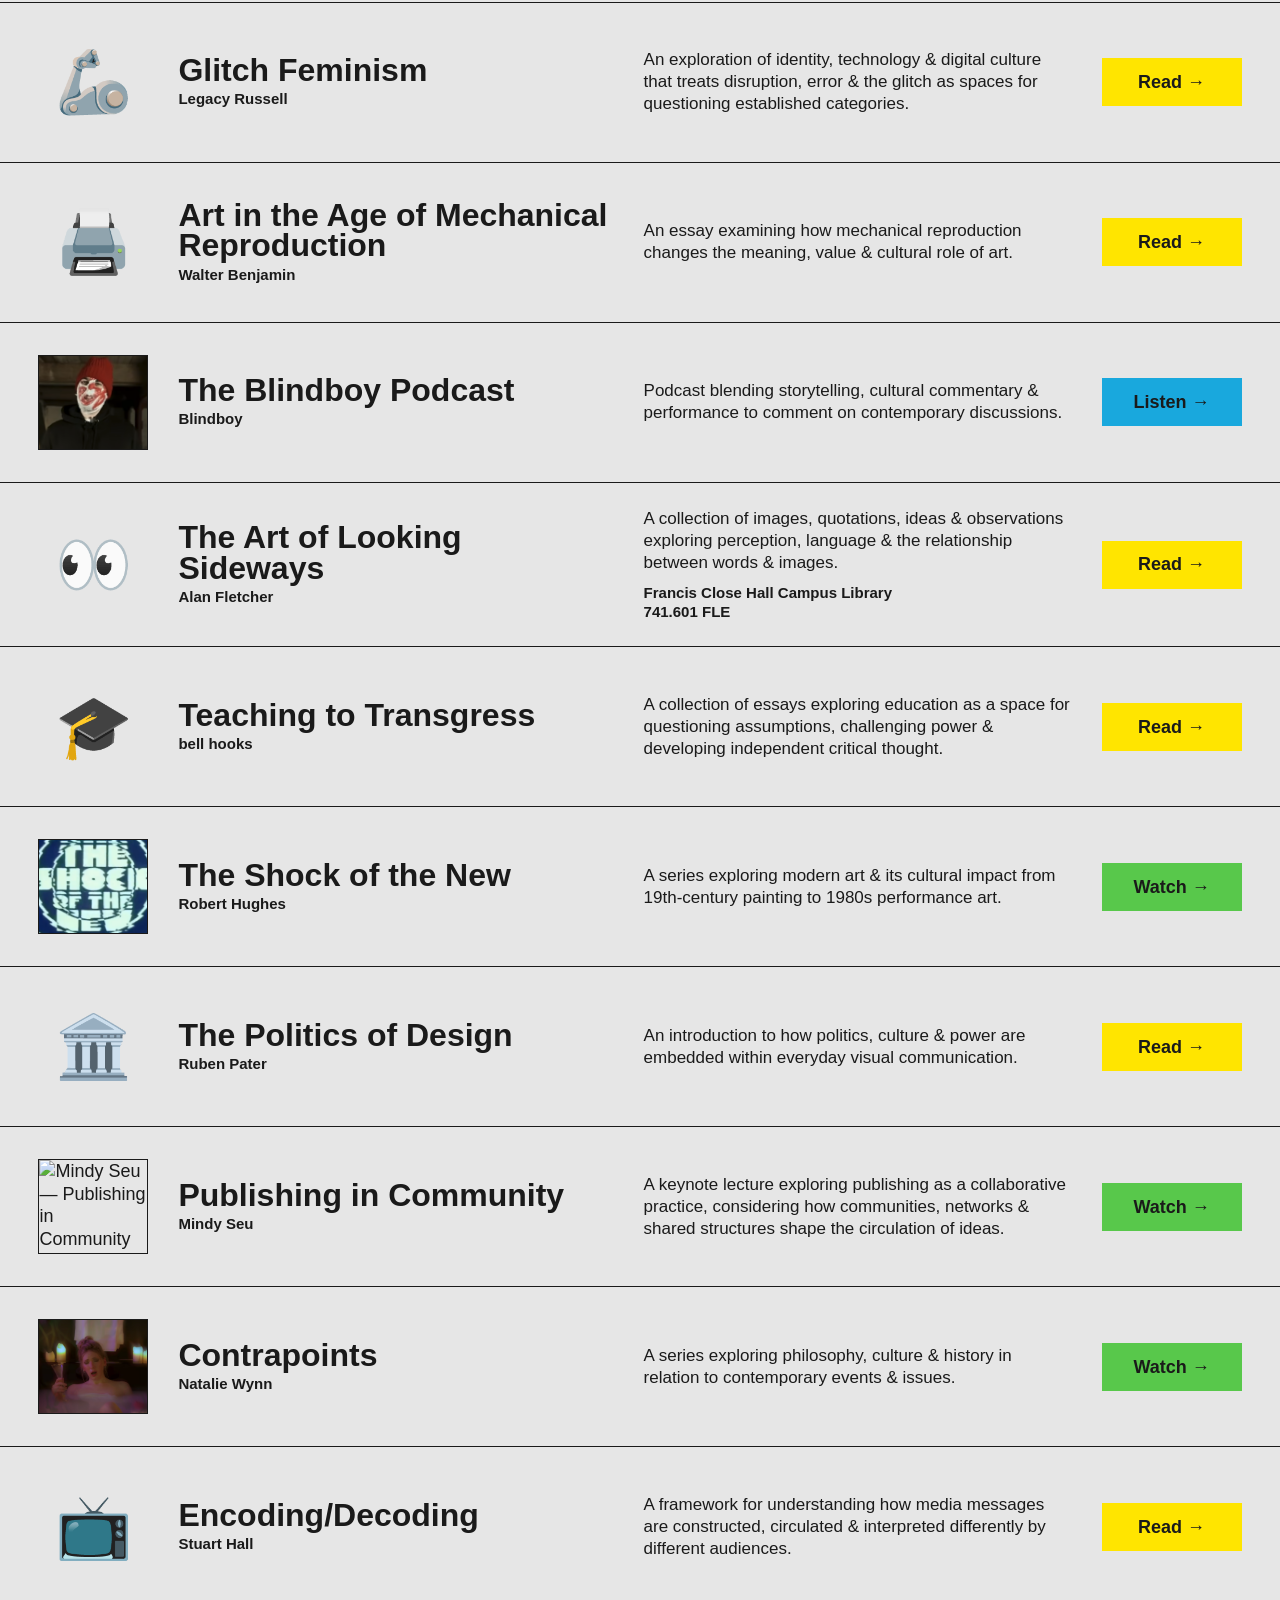
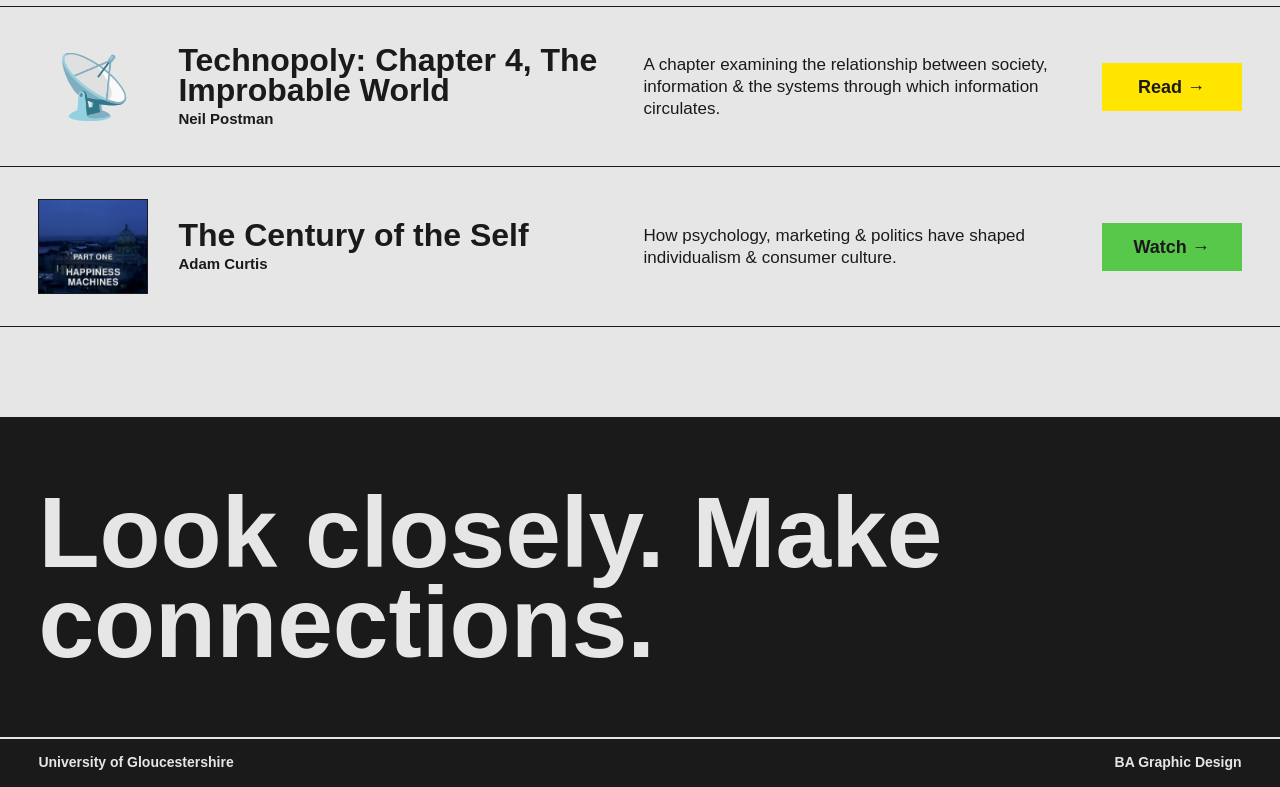
==== commit 2b3f2ee3: "Update index.html" ====
--- a/index.html
+++ b/index.html
@@ -50,41 +50,47 @@
 
       <div class="introduction-text">
 
-<div class="introduction-text">
-
-  <p>
-    The resources collected here are intended as an introduction to
-    ideas around culture, media &amp; the relationship between the two.
-    Rather hopefully titled <em>An Introduction to Graphic Design</em>,
-    you will notice that relatively few are explicitly about graphic
-    design itself. This reflects the fact that graphic design rarely
-    exists in isolation.
-  </p>
-
-  <p>
-    The craft, skills &amp; ways of thinking that distinguish graphic
-    design overlap with many other disciplines, in both practice &amp;
-    theory. You do not need to know everything, but you do need to know
-    enough about enough things to begin making choices: what interests
-    you, what deserves closer attention &amp; what might become useful
-    to the way you think &amp; work.
-  </p>
-
-  <p>
-    Our practice is not merely the act of arranging symbols for an
-    audience. It is shaped by culture, politics, technology &amp; media,
-    &amp; itself has a role in shaping them.
-  </p>
-
-  <p>
-    This reading list is a starting point. It is here to create
-    questions, open discussions &amp; begin investigations. Follow what
-    catches your attention, question what does not &amp; bring what you
-    discover back into your work &amp; your understanding of graphic
-    design.
-  </p>
-
-</div>
+        <p>
+          The resources collected here are intended as an introduction to
+          ideas around culture, media &amp; the relationship between the two.
+          Rather hopefully titled <em>An Introduction to Graphic Design</em>,
+          you will notice that relatively few are explicitly about graphic
+          design itself. This reflects the fact that graphic design rarely
+          exists in isolation.
+        </p>
+
+        <p>
+          The craft, skills &amp; ways of thinking that distinguish graphic
+          design overlap with many other disciplines, in both practice &amp;
+          theory. You do not need to know everything, but you do need to know
+          enough about enough things to begin making choices: what interests
+          you, what deserves closer attention &amp; what might become useful
+          to the way you think &amp; work.
+        </p>
+
+        <p>
+          Our practice is not merely the act of arranging symbols for an
+          audience. It is shaped by culture, politics, technology &amp; media,
+          &amp; itself has a role in shaping them.
+        </p>
+
+        <p>
+          This reading list is a starting point. It is here to create
+          questions, open discussions &amp; begin investigations. Follow what
+          catches your attention, question what does not &amp; bring what you
+          discover back into your work &amp; your understanding of graphic
+          design.
+        </p>
+
+        <p>
+          Engaging with these resources is part of engaging with the course.
+          You are expected to read, watch &amp; listen to the material here
+          throughout the course, &amp; to bring what you discover into your
+          work &amp; discussions.
+        </p>
+
+      </div>
+
 
       <div class="actions">
         <span class="watch-box">Watch</span>
@@ -409,6 +415,41 @@
         </article>
 
 
+        <!-- Bráulio Amado -->
+
+        <article class="resource-row watch-row">
+
+          <div class="resource-thumbnail">
+            <img
+              src="images/BrulioAmado.png"
+              alt="Bráulio Amado"
+            >
+          </div>
+
+          <div class="resource-title">
+            <h2>It's Nice That, Bráulio Amado</h2>
+            <p class="creator">Bráulio Amado</p>
+          </div>
+
+          <div class="resource-info">
+            <p class="description">
+              Short talk on curiosity &amp; creativity from designer
+              &amp; illustrator Bráulio Amado.
+            </p>
+          </div>
+
+          <a
+            class="resource-link watch"
+            href="https://www.youtube.com/watch?v=5bKGKwt_DQc"
+            target="_blank"
+            rel="noopener noreferrer"
+          >
+            Watch →
+          </a>
+
+        </article>
+
+
         <article class="resource-row read-row">
 
           <div class="text-symbol" aria-hidden="true">🎲</div>
@@ -813,11 +854,7 @@
     <!-- CLOSING -->
 
     <section class="closing">
-      <p>   Reading
-        <span>←→</span>
-        Viewing
-        <span>←→</span>
-        Listening</p>
+      <p>Look closely. Make connections.</p>
     </section>
 
   </main>
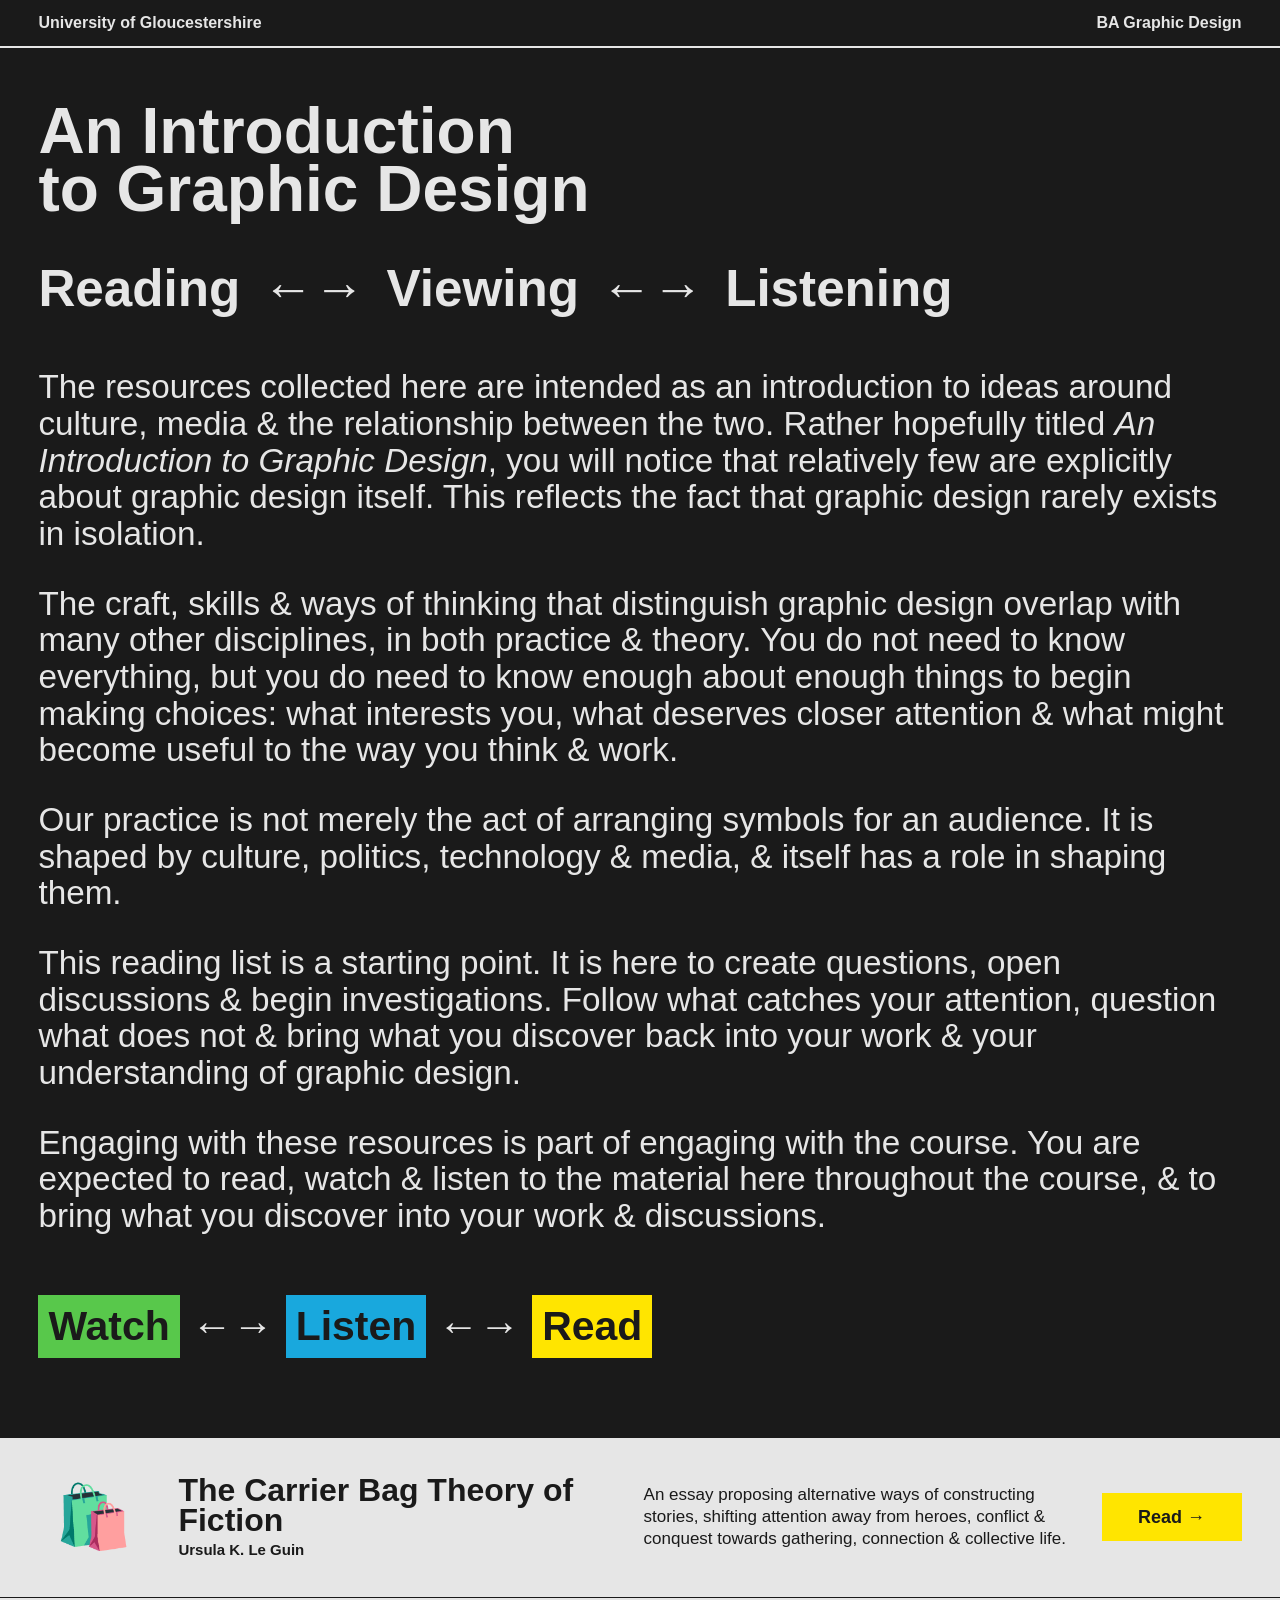
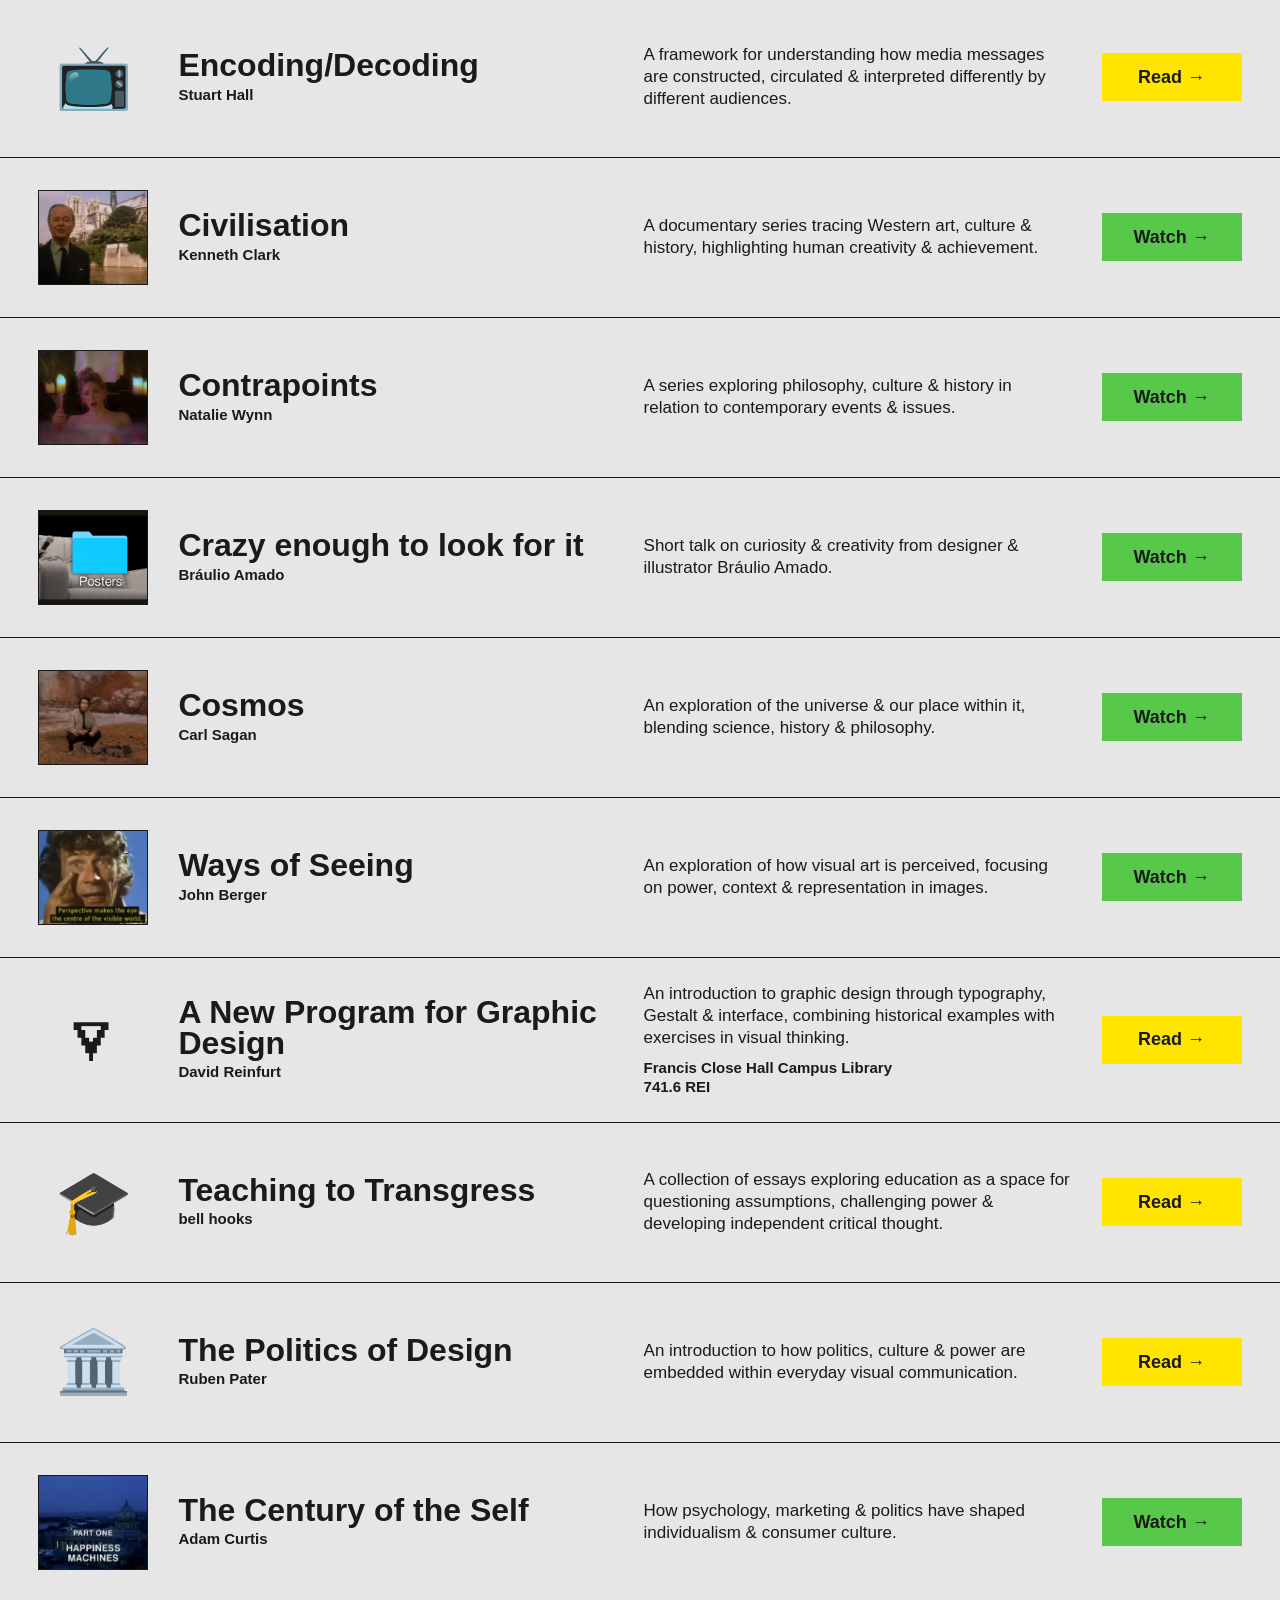
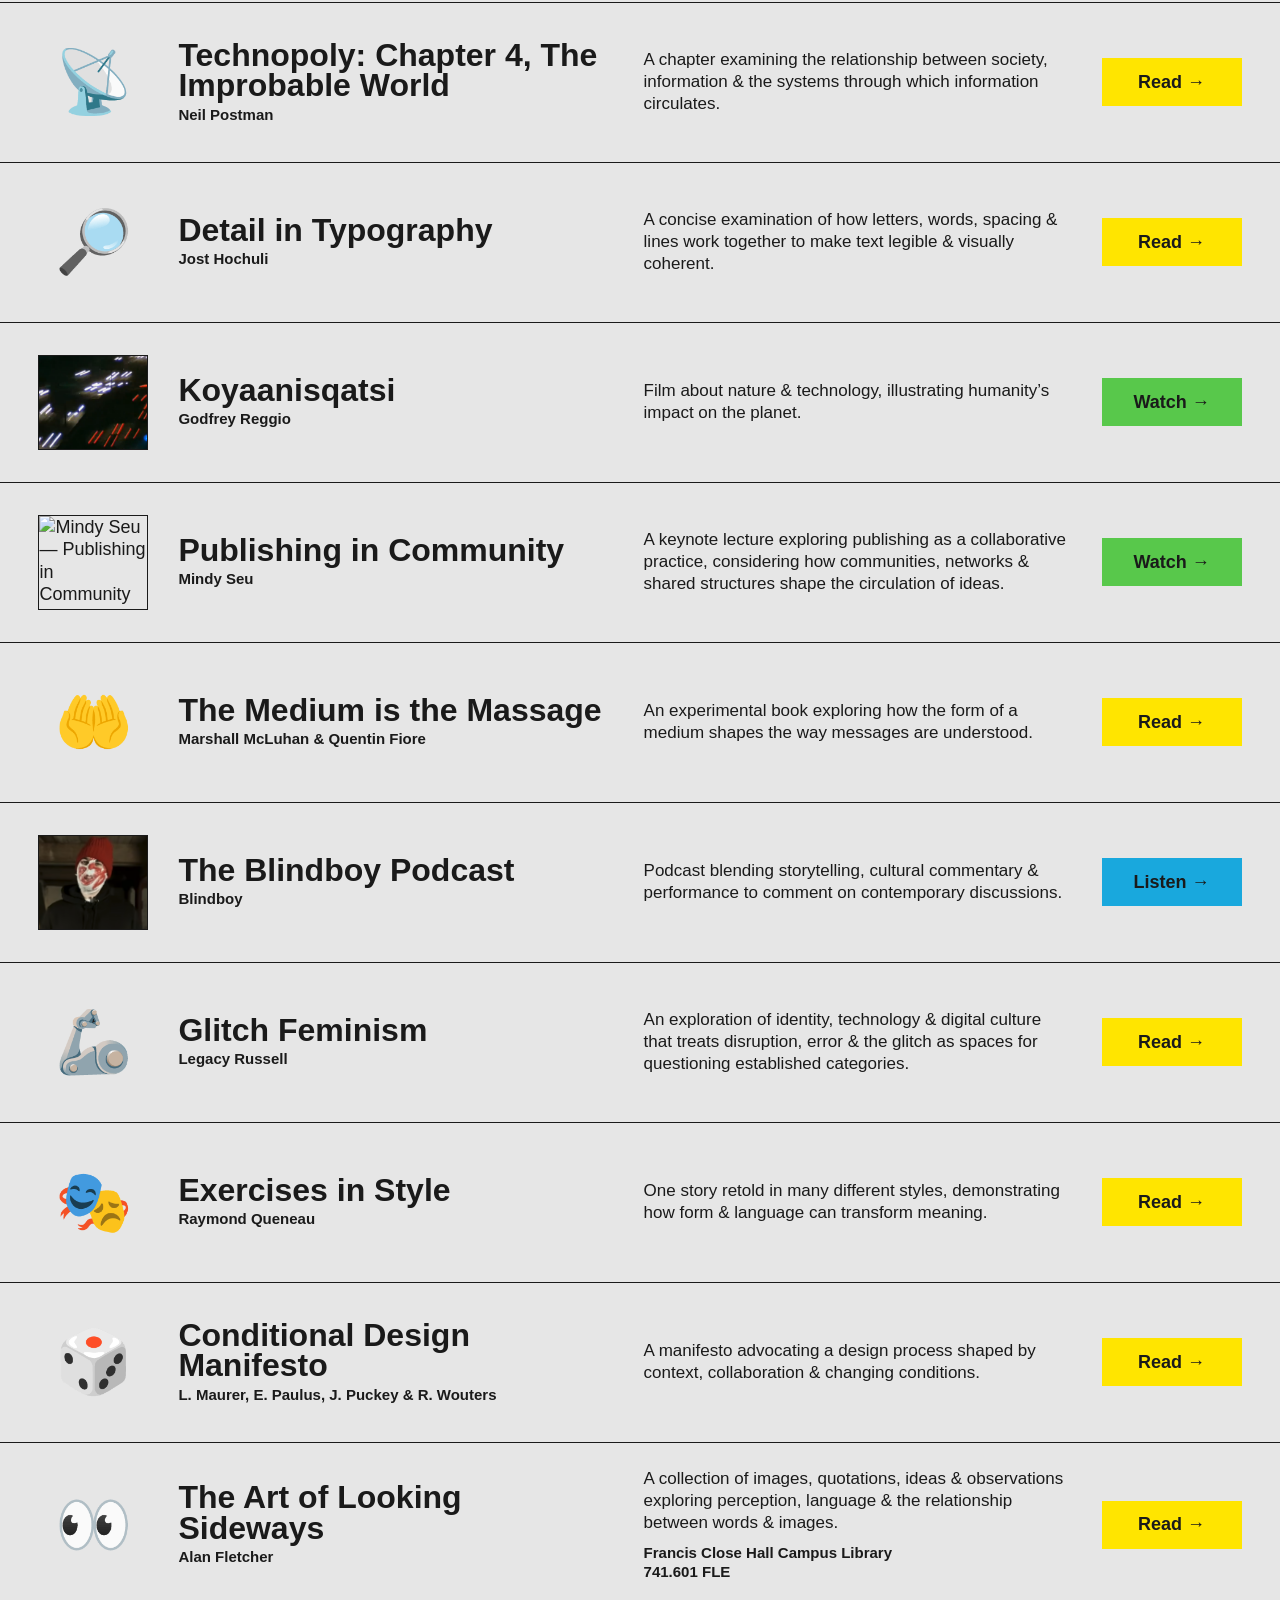
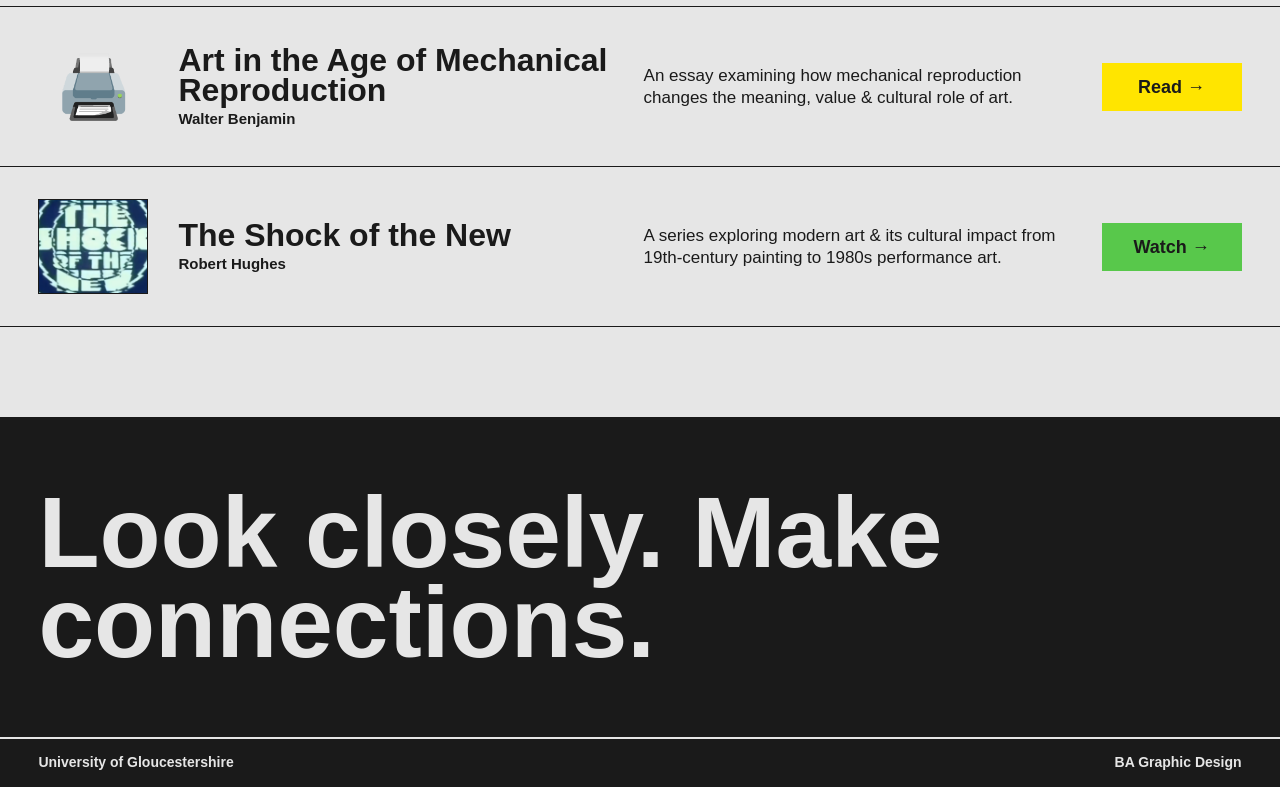
==== commit c83a26bf: "Update resource title in index.html" ====
--- a/index.html
+++ b/index.html
@@ -427,7 +427,7 @@
           </div>
 
           <div class="resource-title">
-            <h2>It's Nice That, Bráulio Amado</h2>
+            <h2>Crazy enough to look for it</h2>
             <p class="creator">Bráulio Amado</p>
           </div>
 
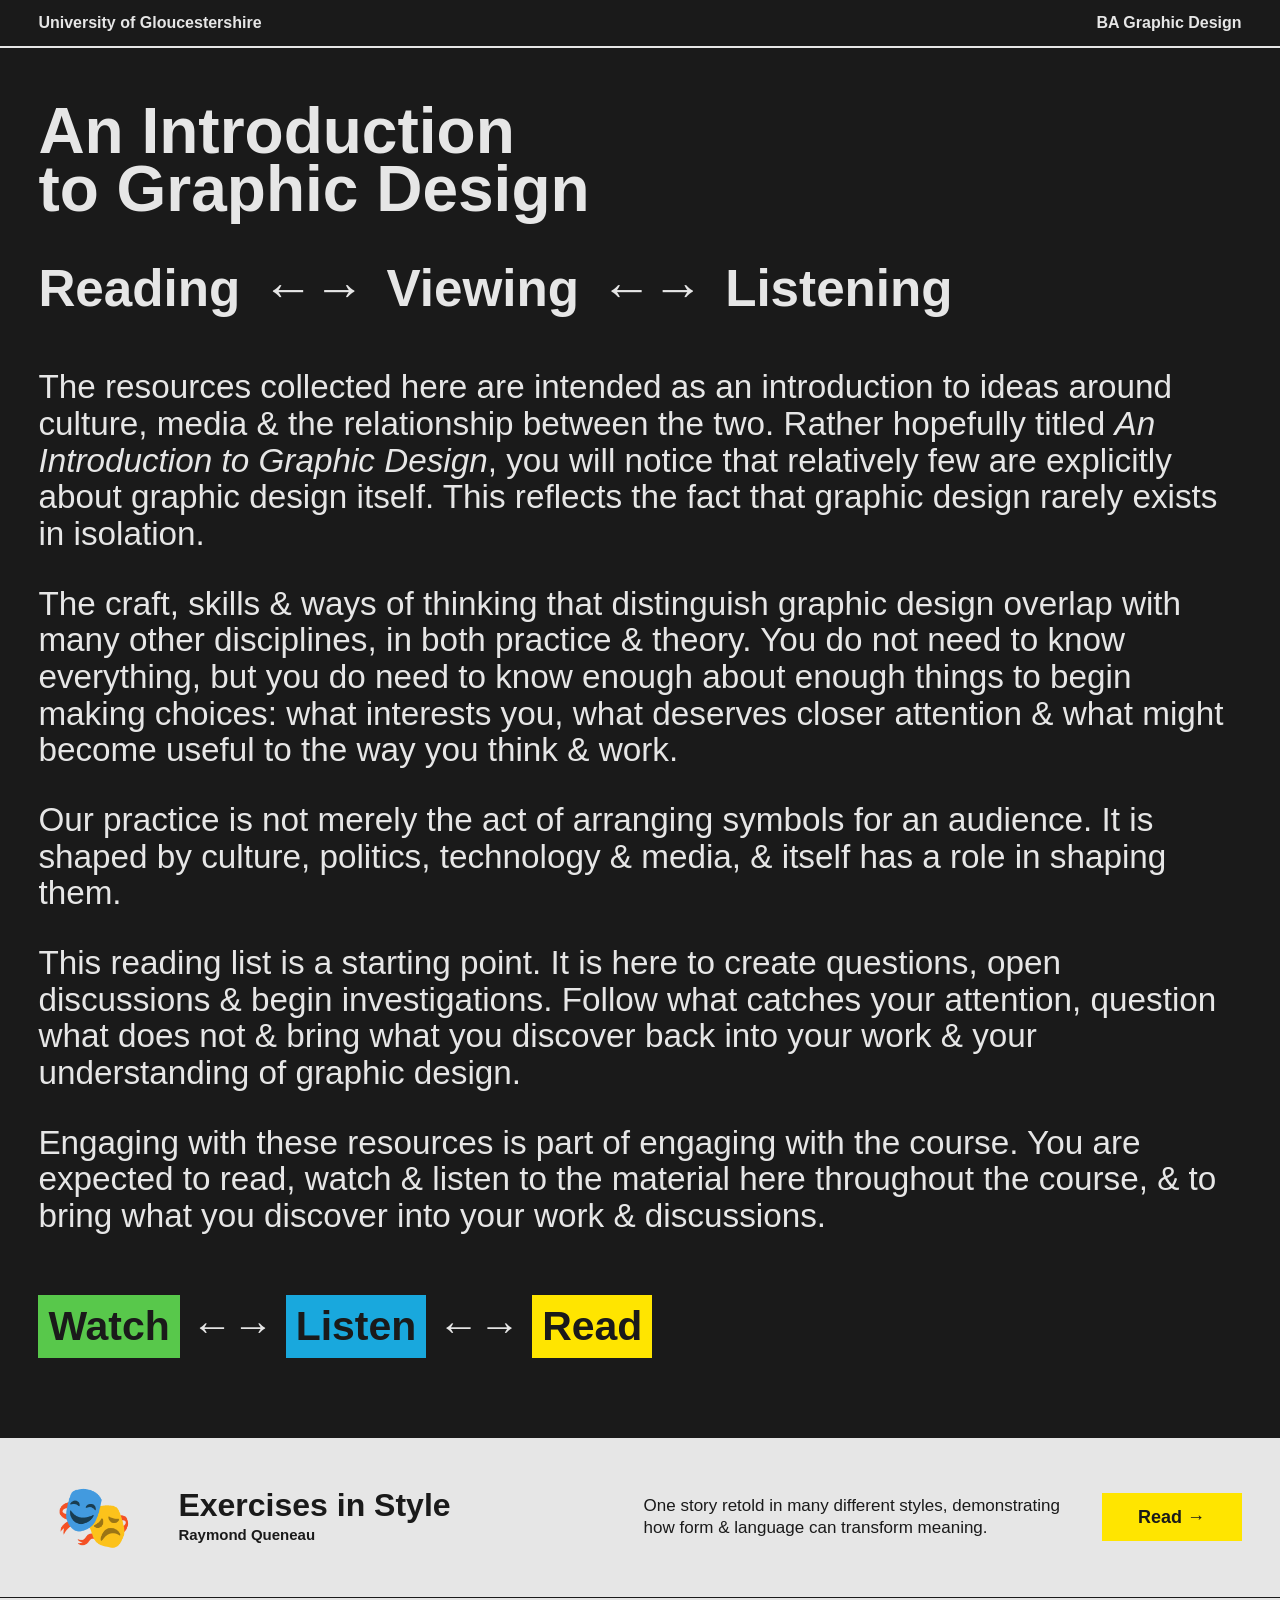
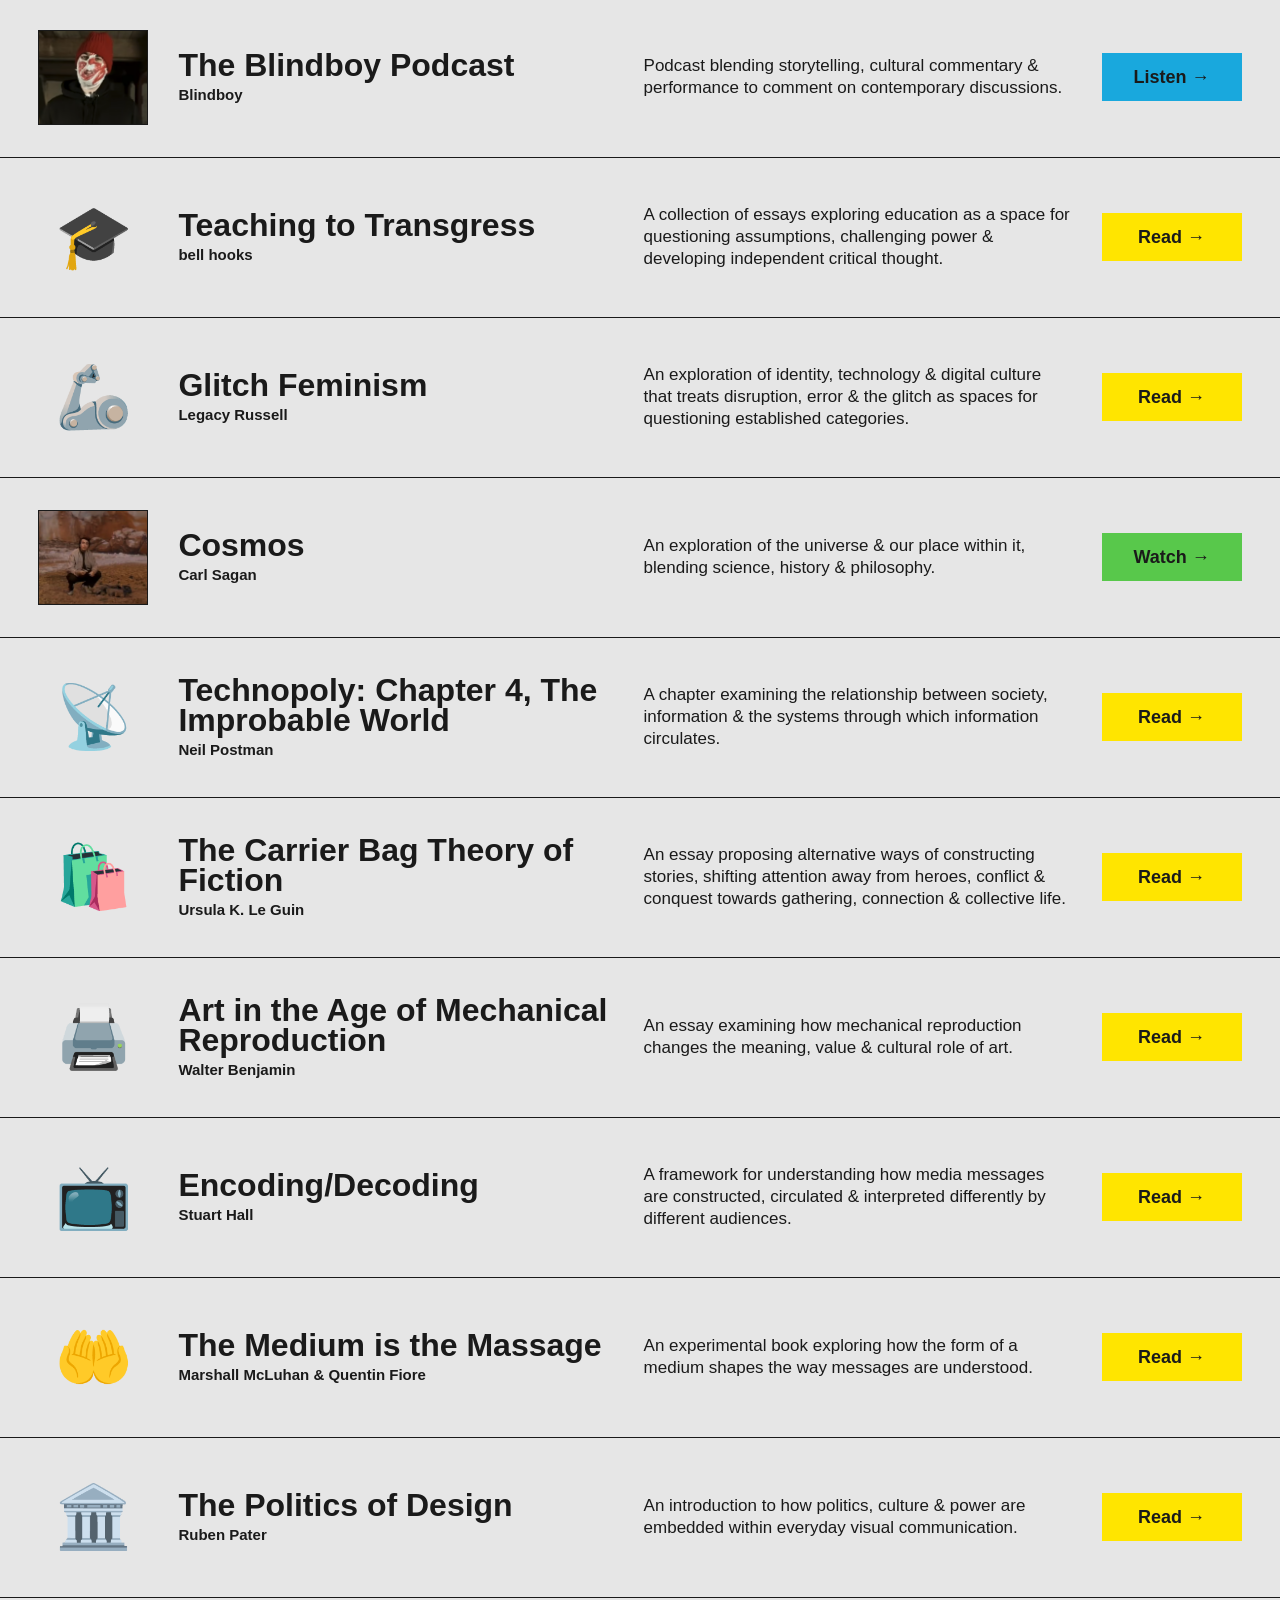
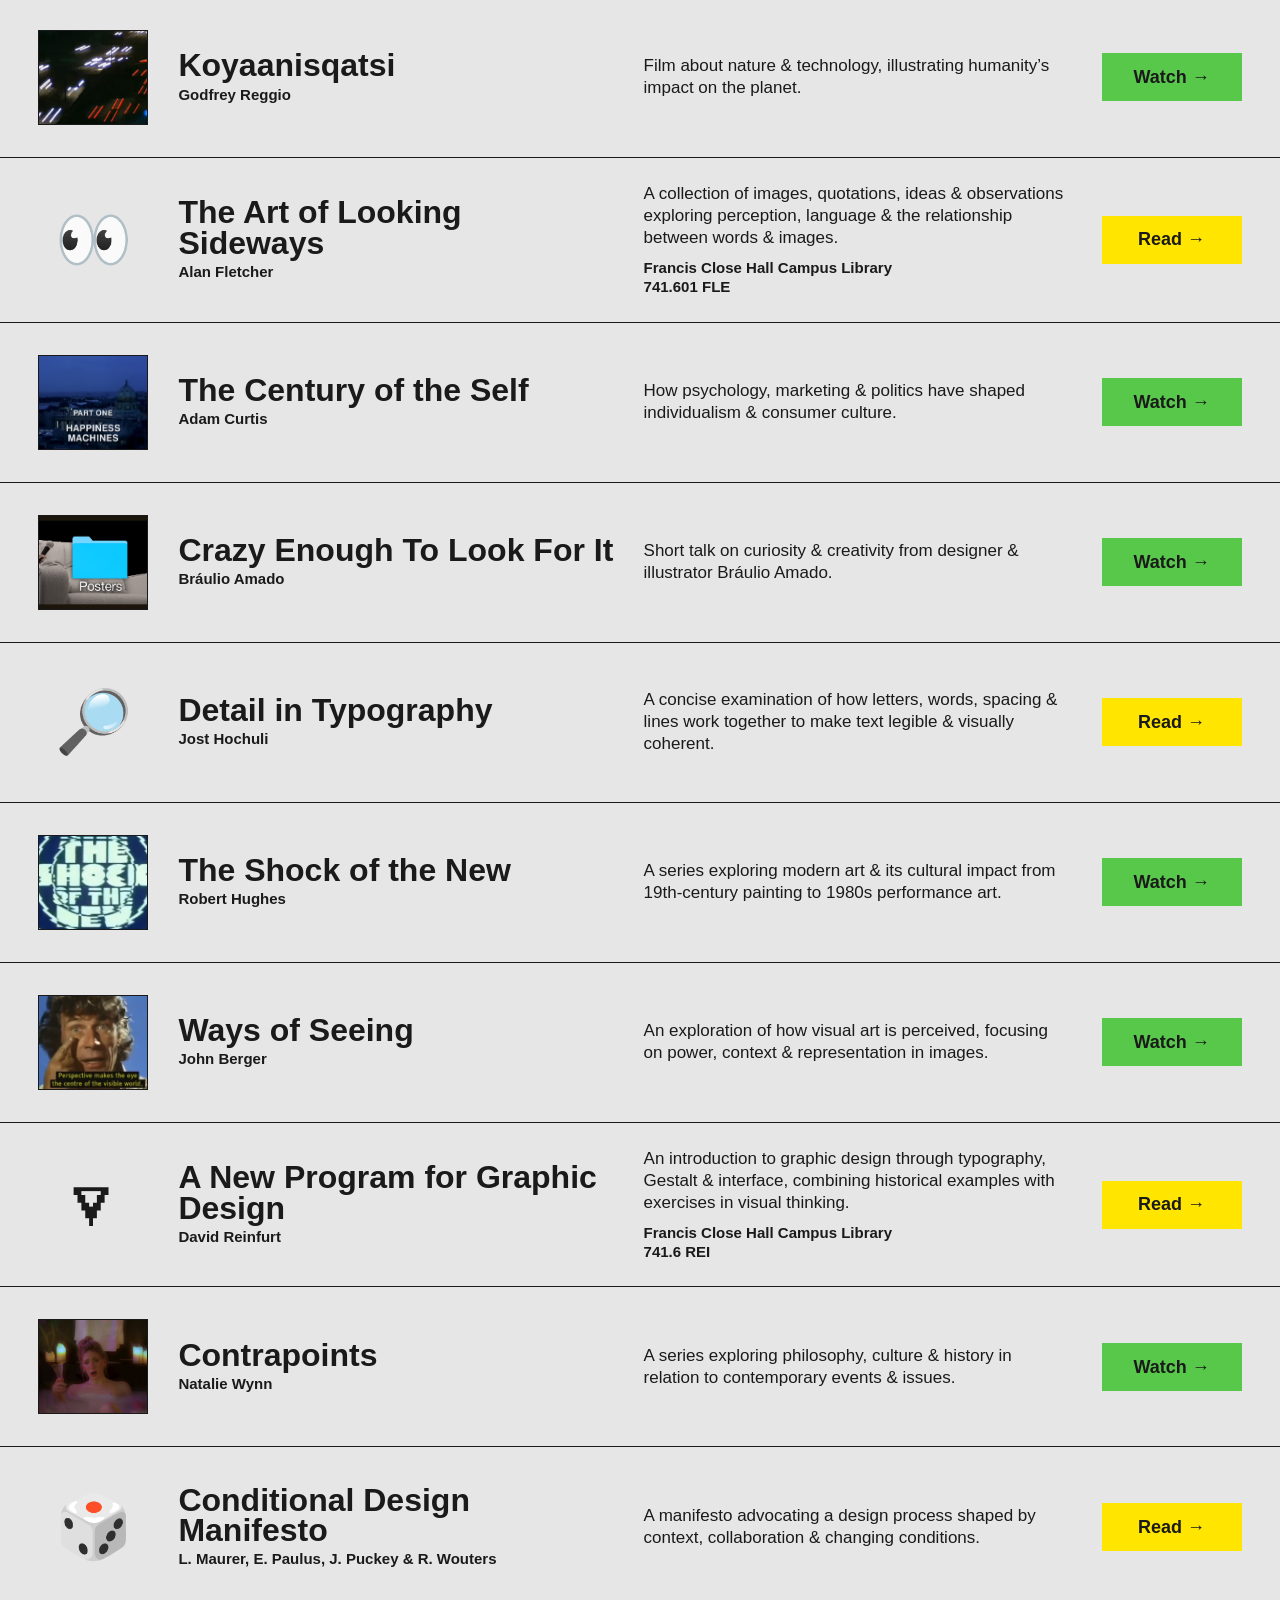
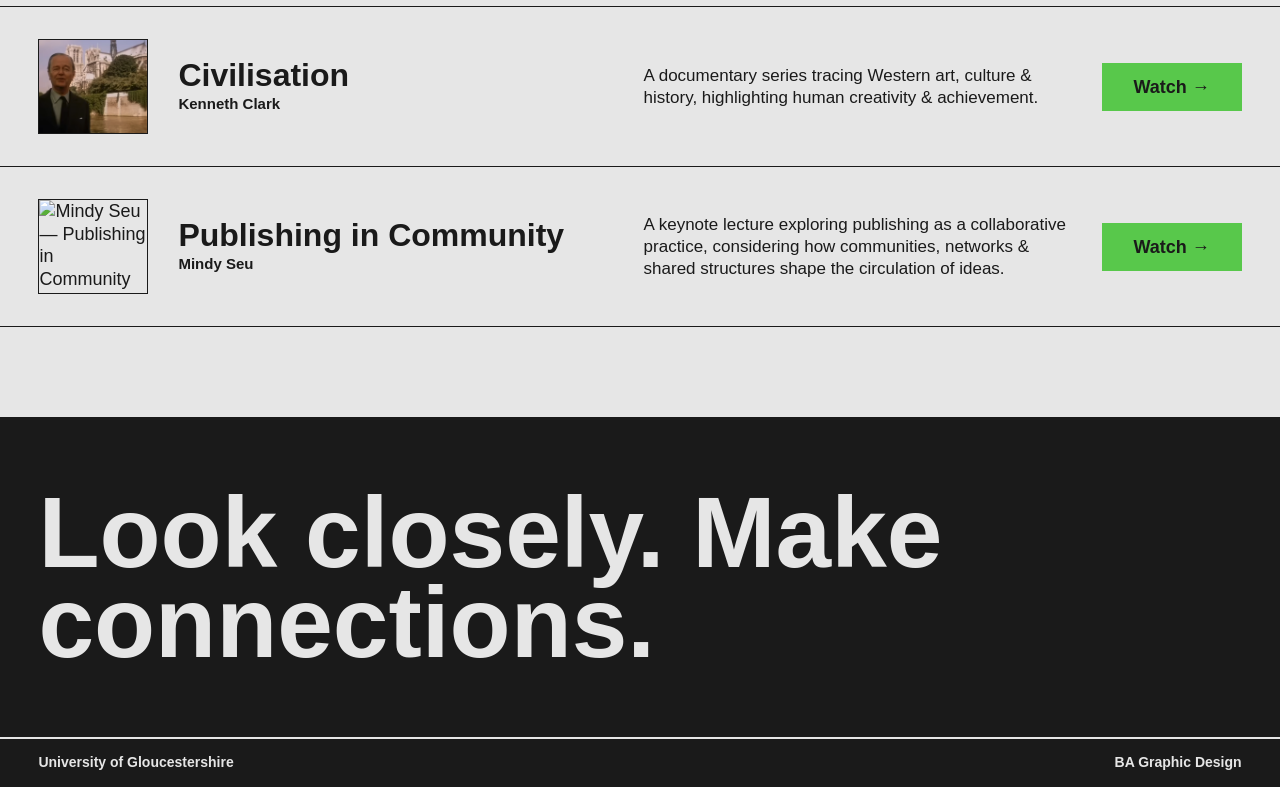
==== commit 0787bc97: "Capitalize title 'Crazy enough to look for it'" ====
--- a/index.html
+++ b/index.html
@@ -427,7 +427,7 @@
           </div>
 
           <div class="resource-title">
-            <h2>Crazy enough to look for it</h2>
+            <h2>Crazy Enough To Look For It</h2>
             <p class="creator">Bráulio Amado</p>
           </div>
 
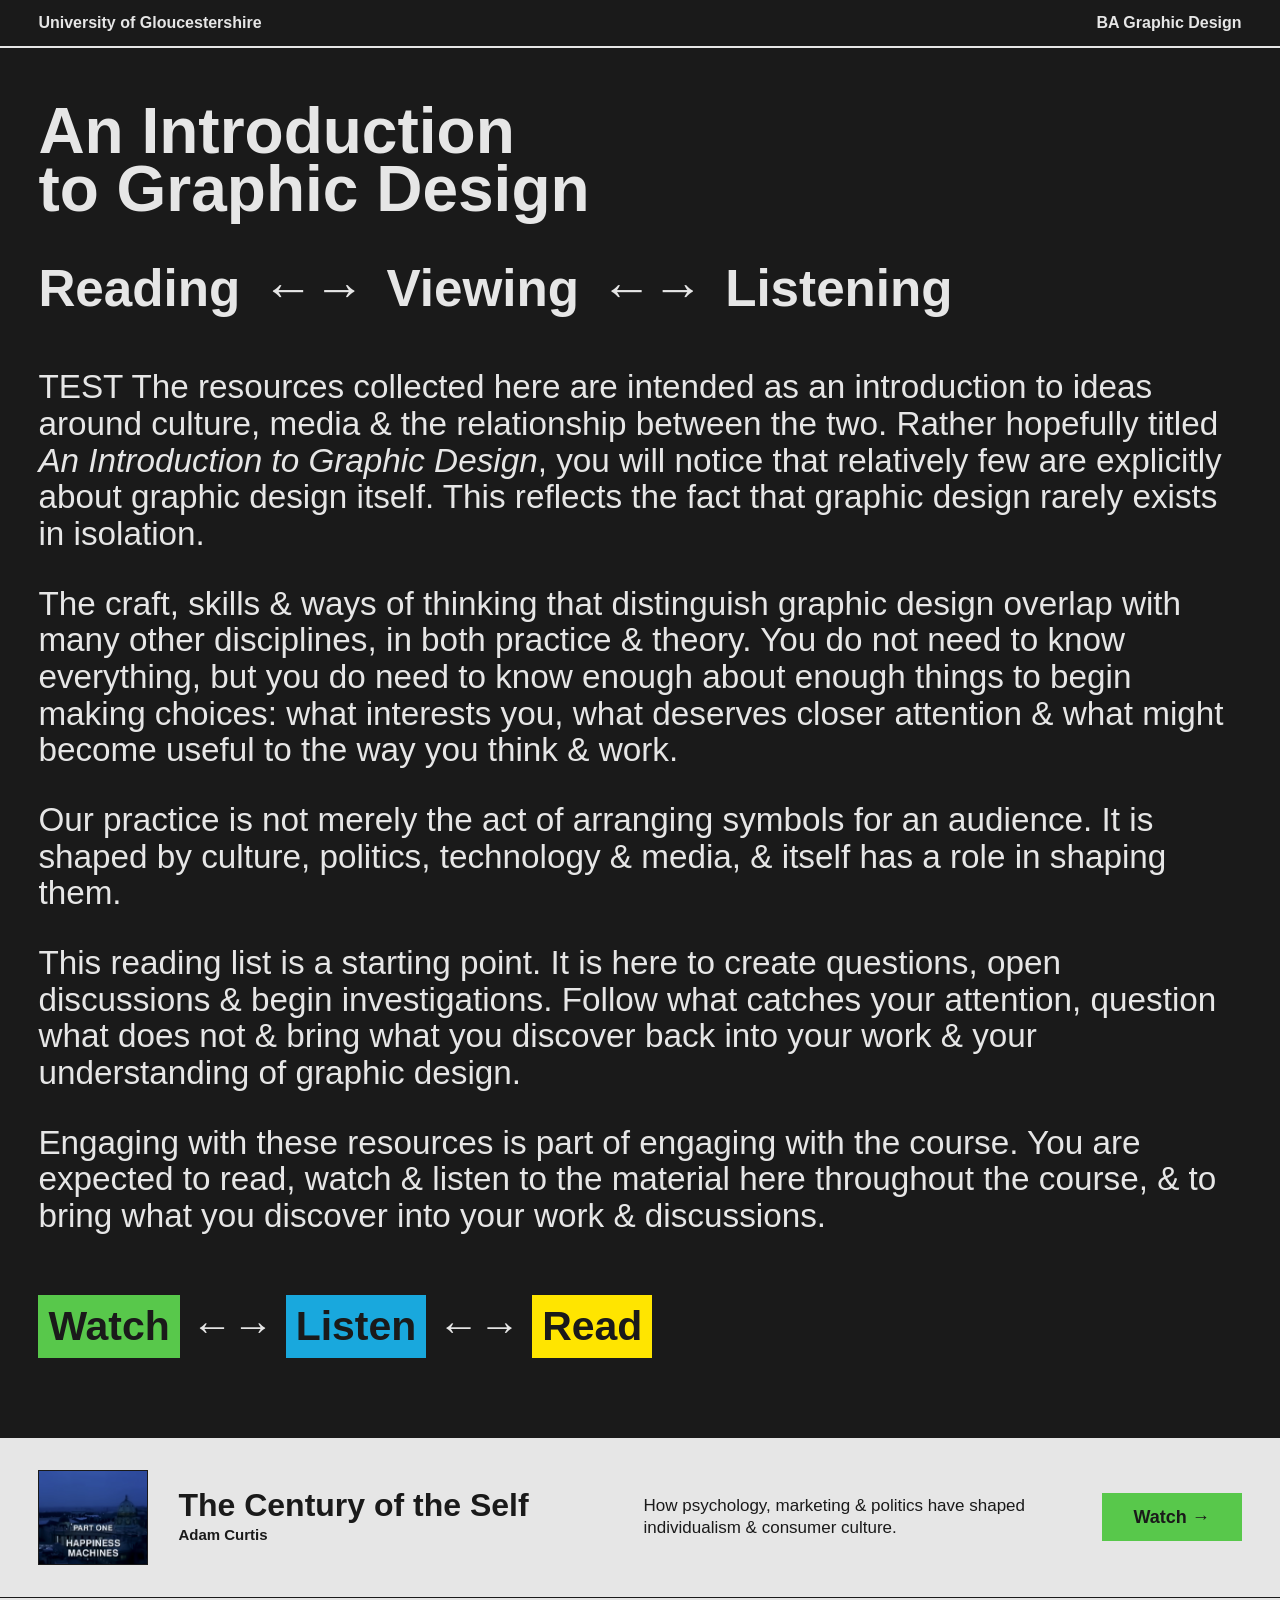
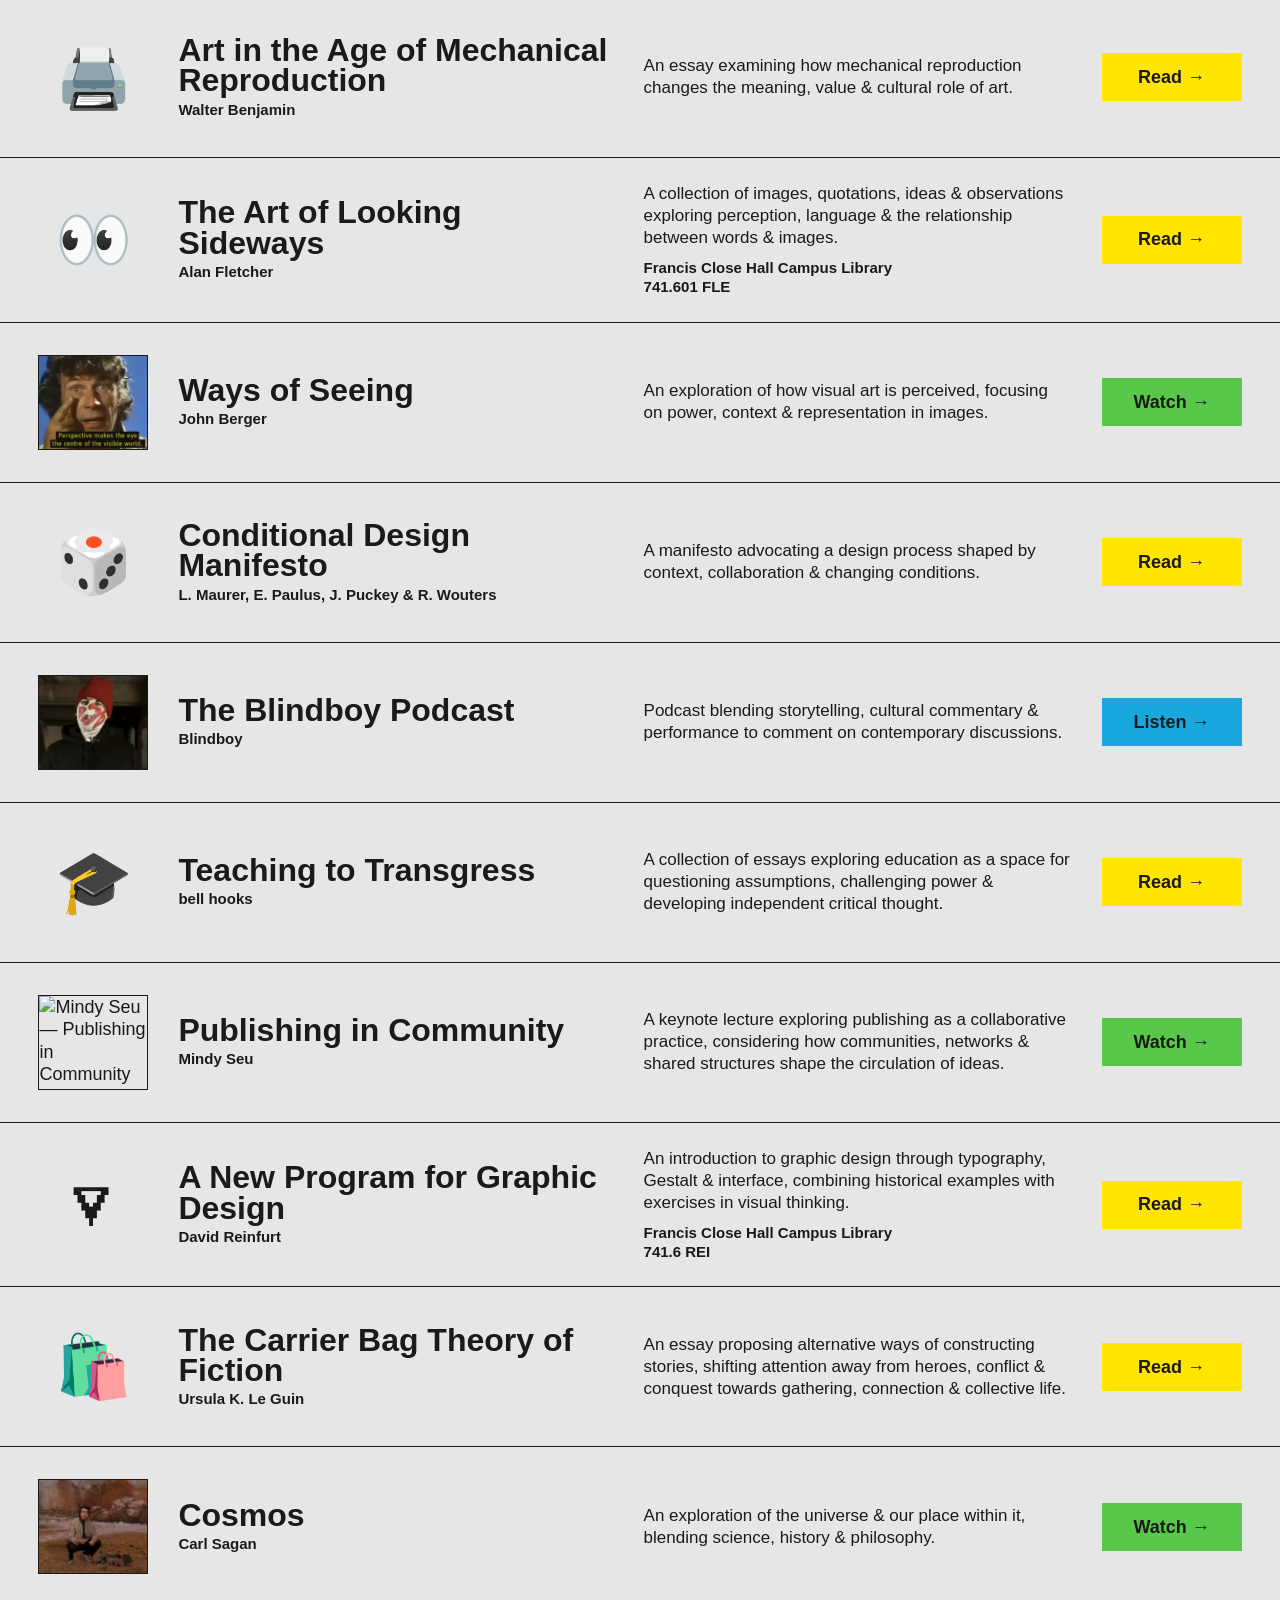
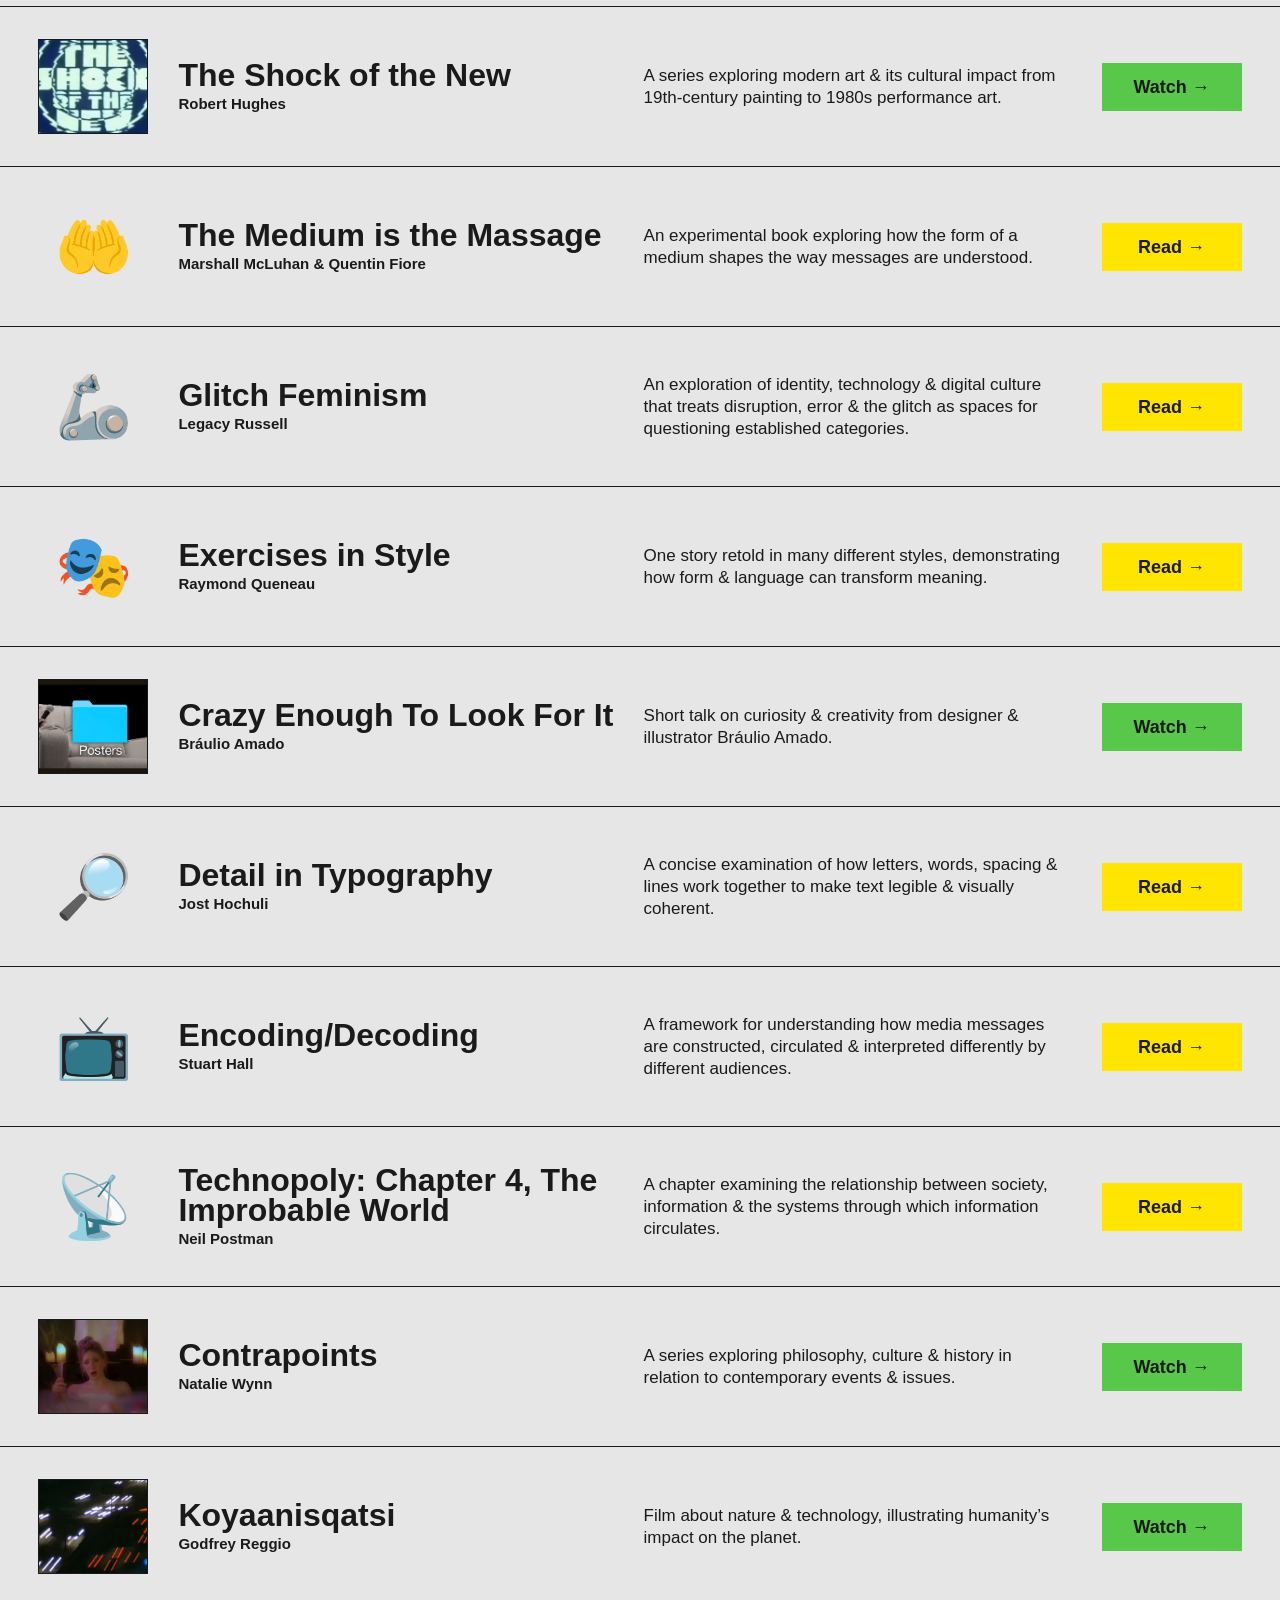
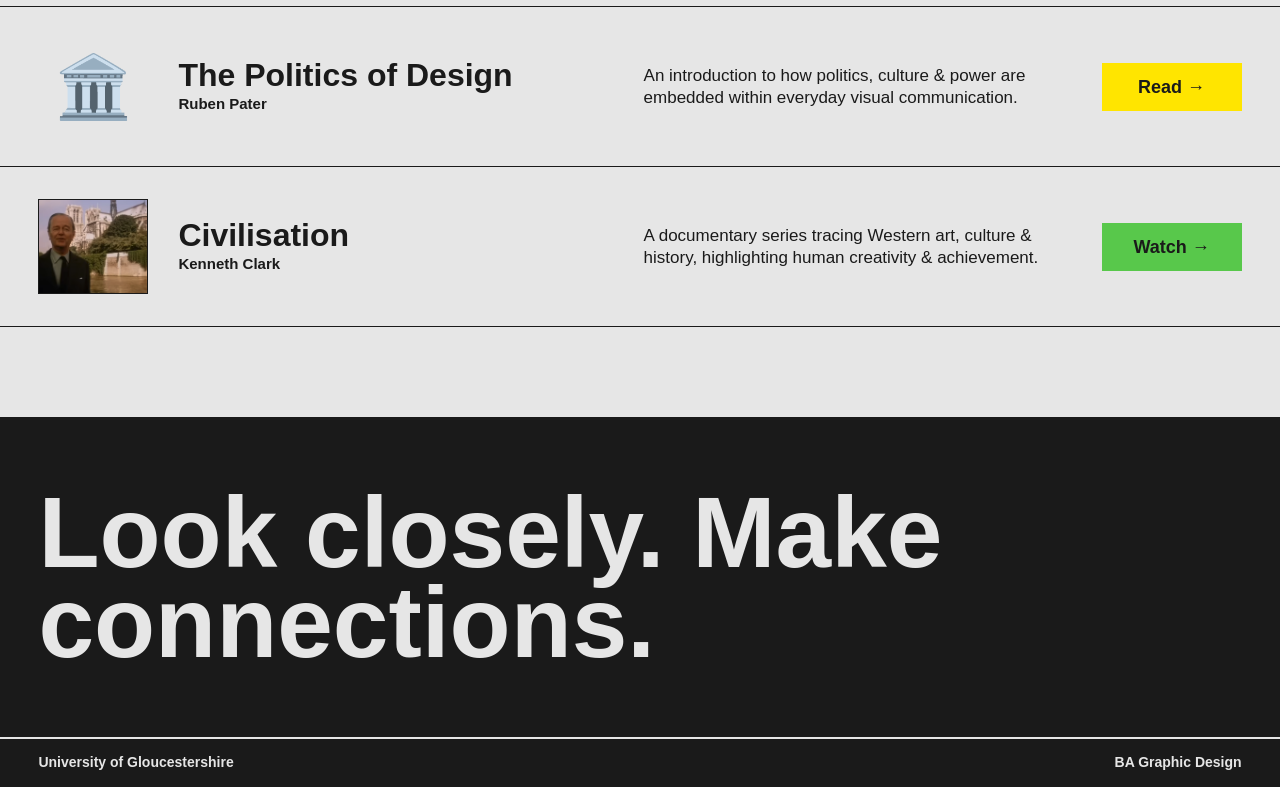
==== commit b51447de: "Test heading" ====
--- a/index.html
+++ b/index.html
@@ -51,6 +51,7 @@
       <div class="introduction-text">
 
         <p>
+          TEST
           The resources collected here are intended as an introduction to
           ideas around culture, media &amp; the relationship between the two.
           Rather hopefully titled <em>An Introduction to Graphic Design</em>,
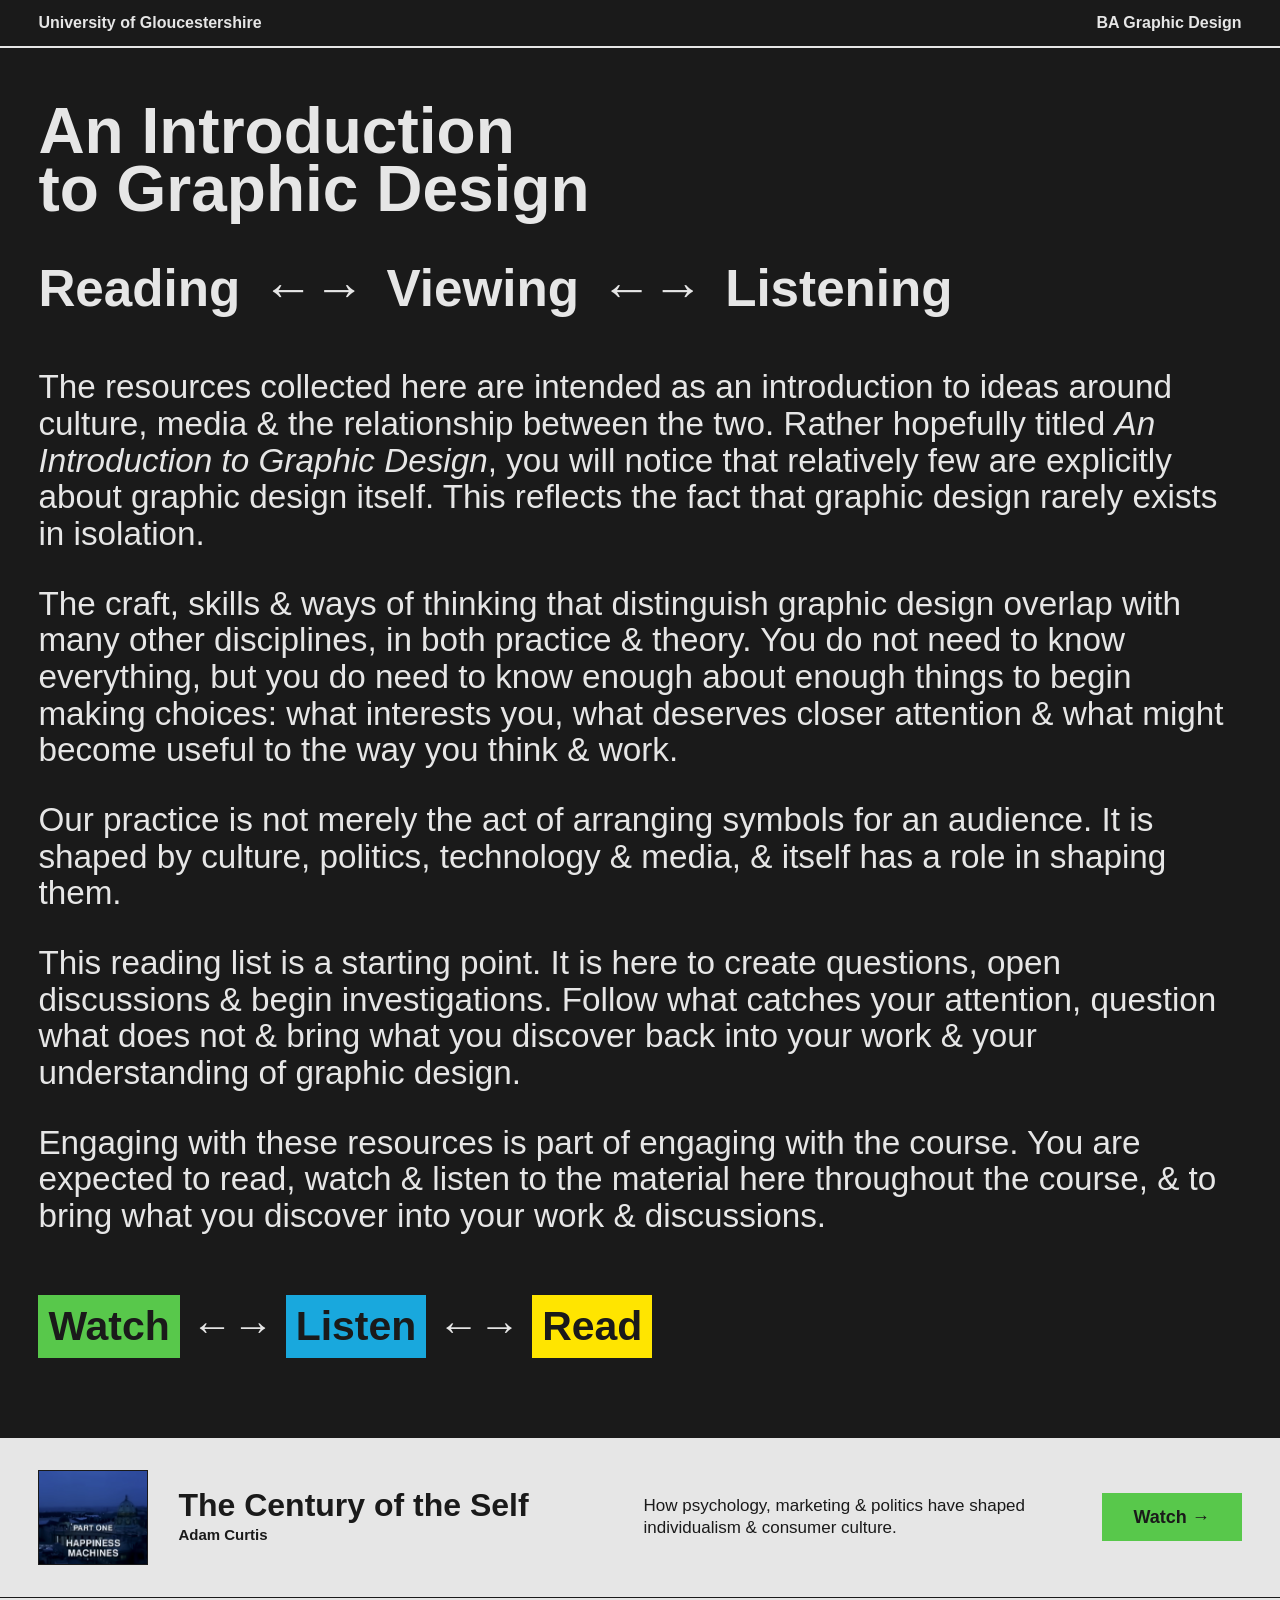
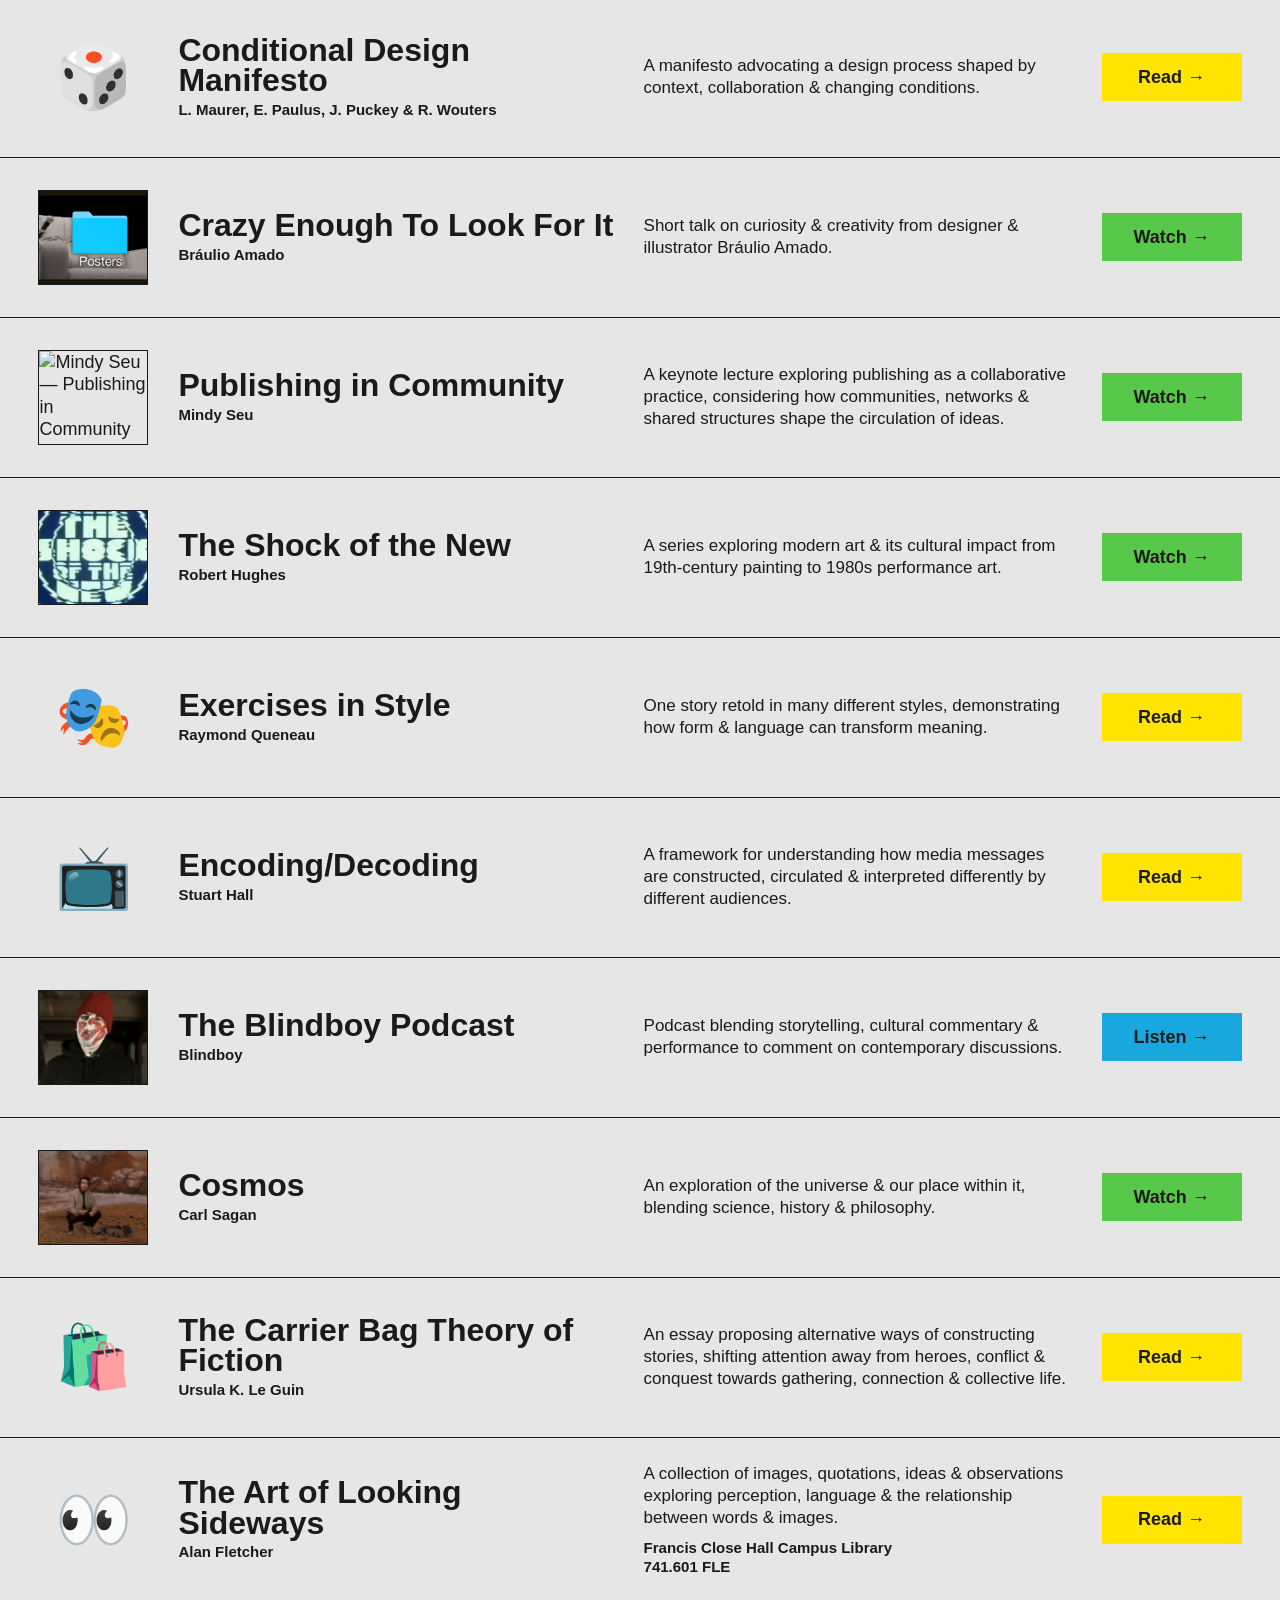
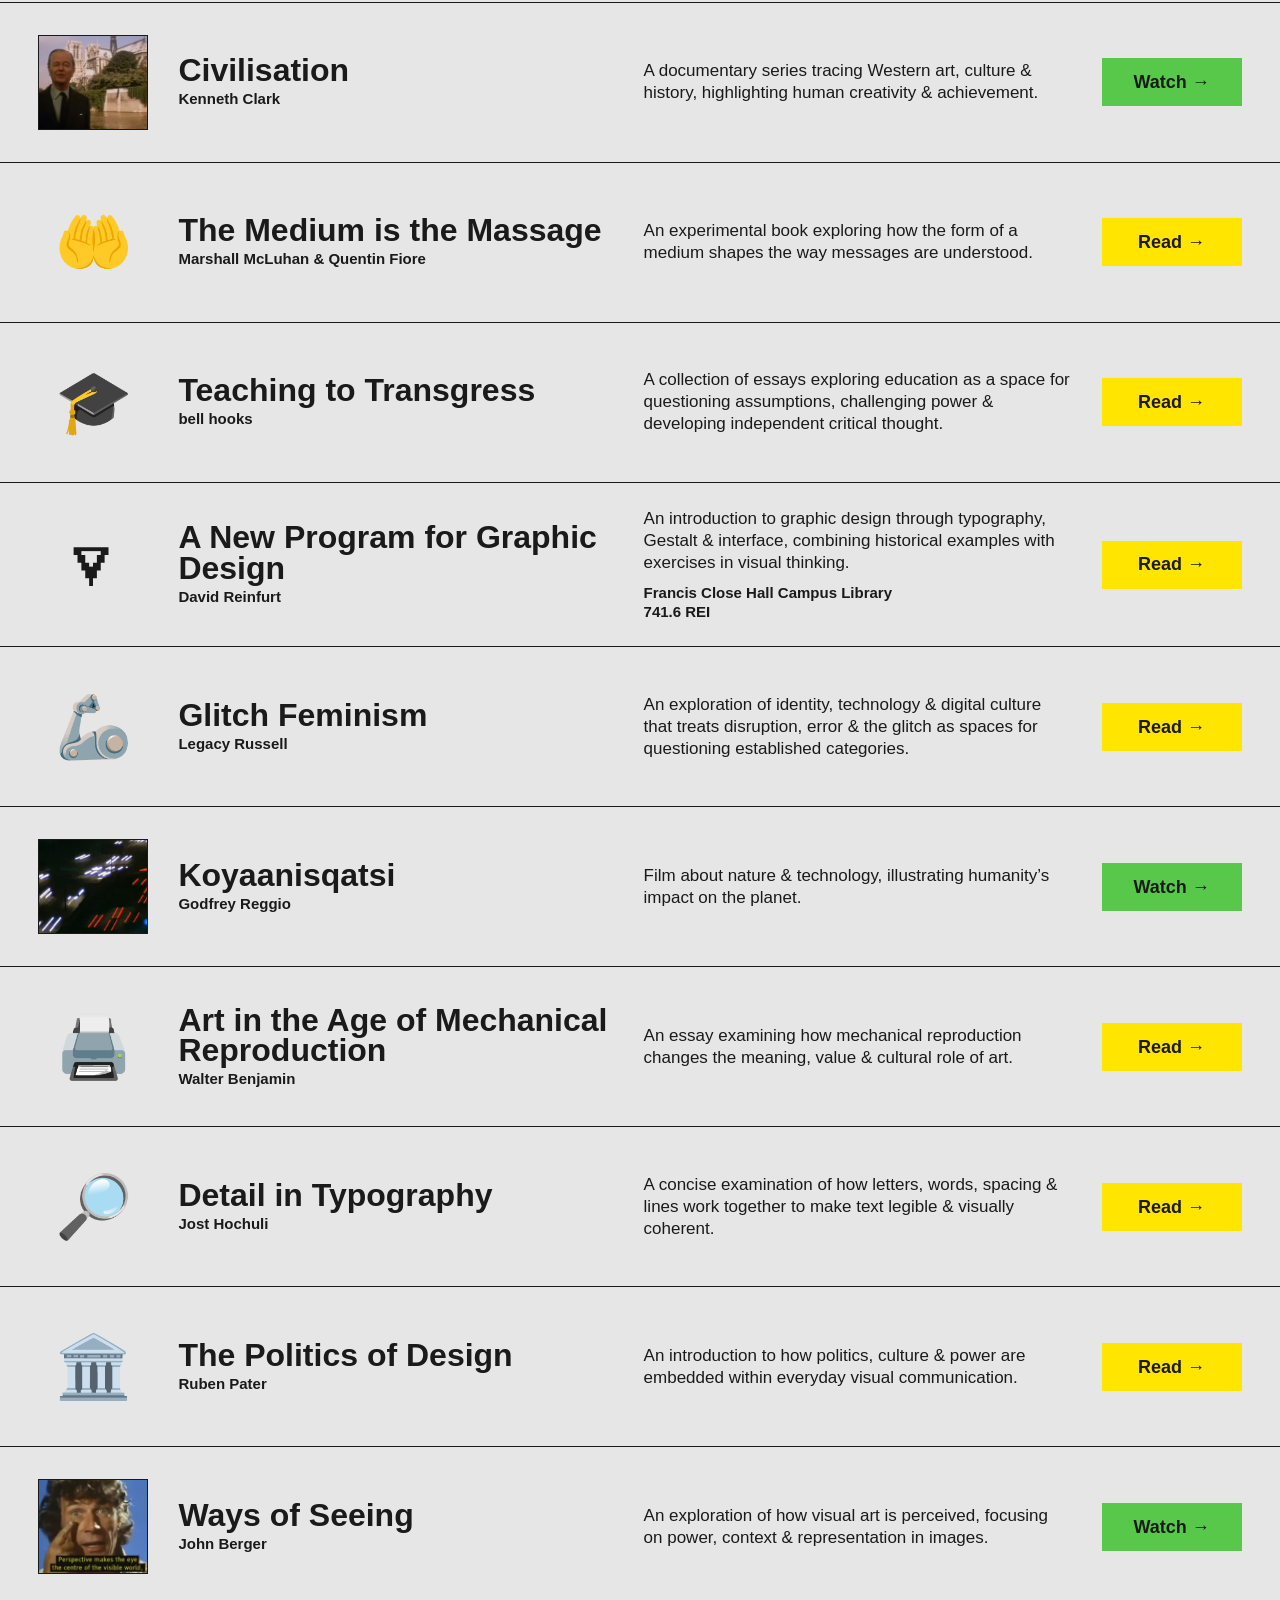
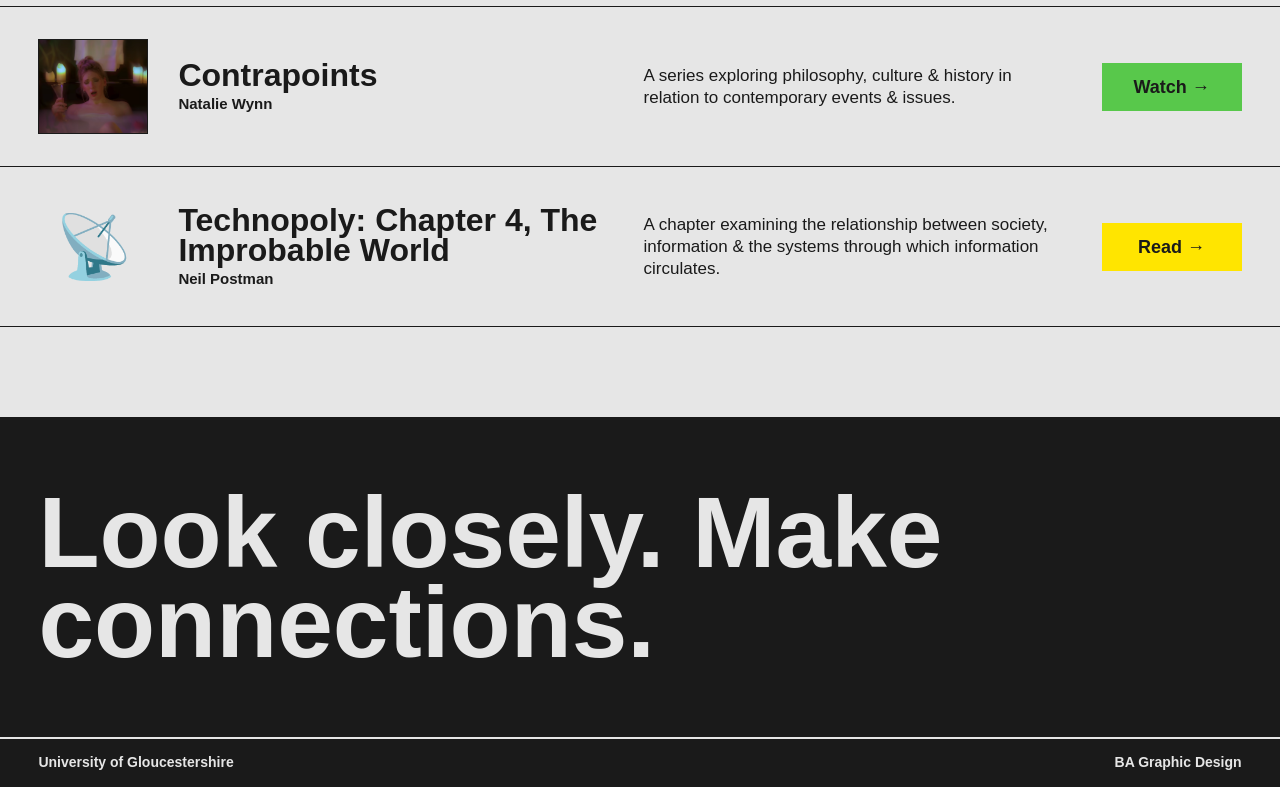
==== commit e13e692e: "Removal of test" ====
--- a/index.html
+++ b/index.html
@@ -51,7 +51,6 @@
       <div class="introduction-text">
 
         <p>
-          TEST
           The resources collected here are intended as an introduction to
           ideas around culture, media &amp; the relationship between the two.
           Rather hopefully titled <em>An Introduction to Graphic Design</em>,
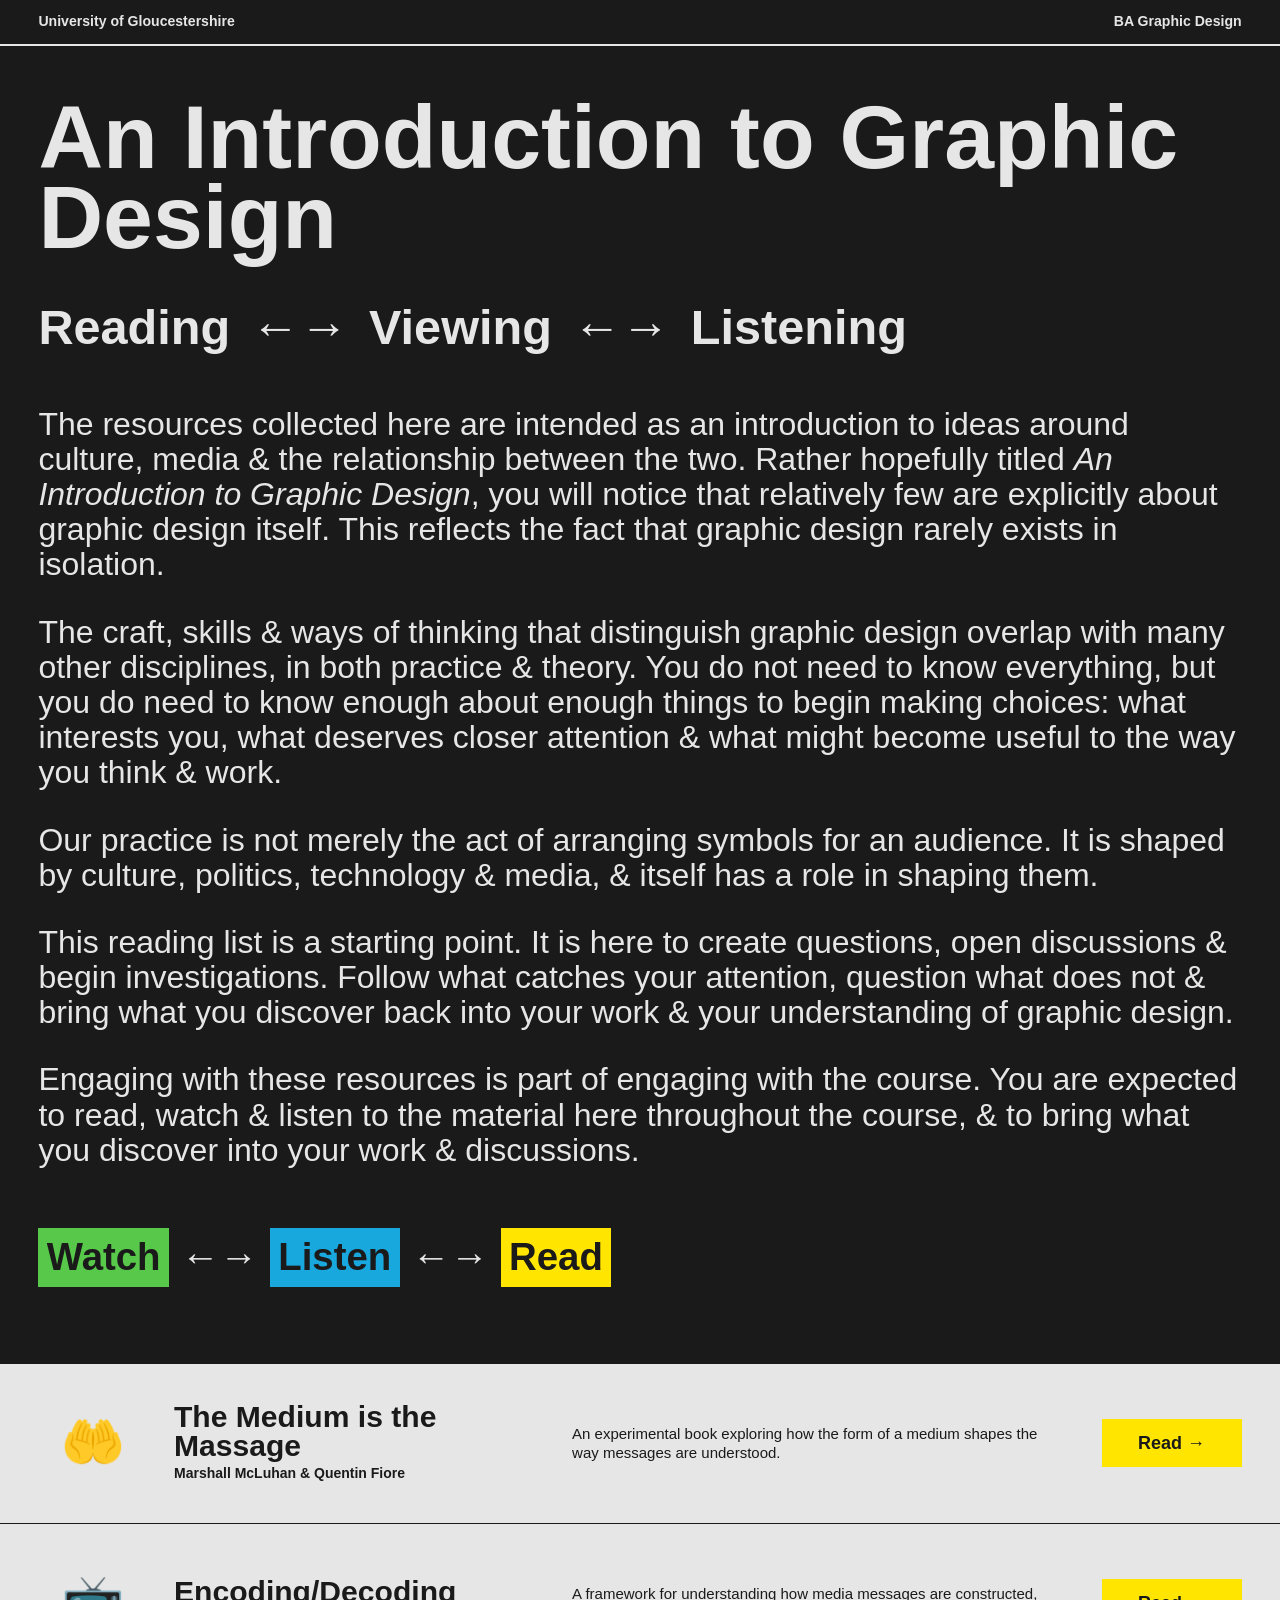
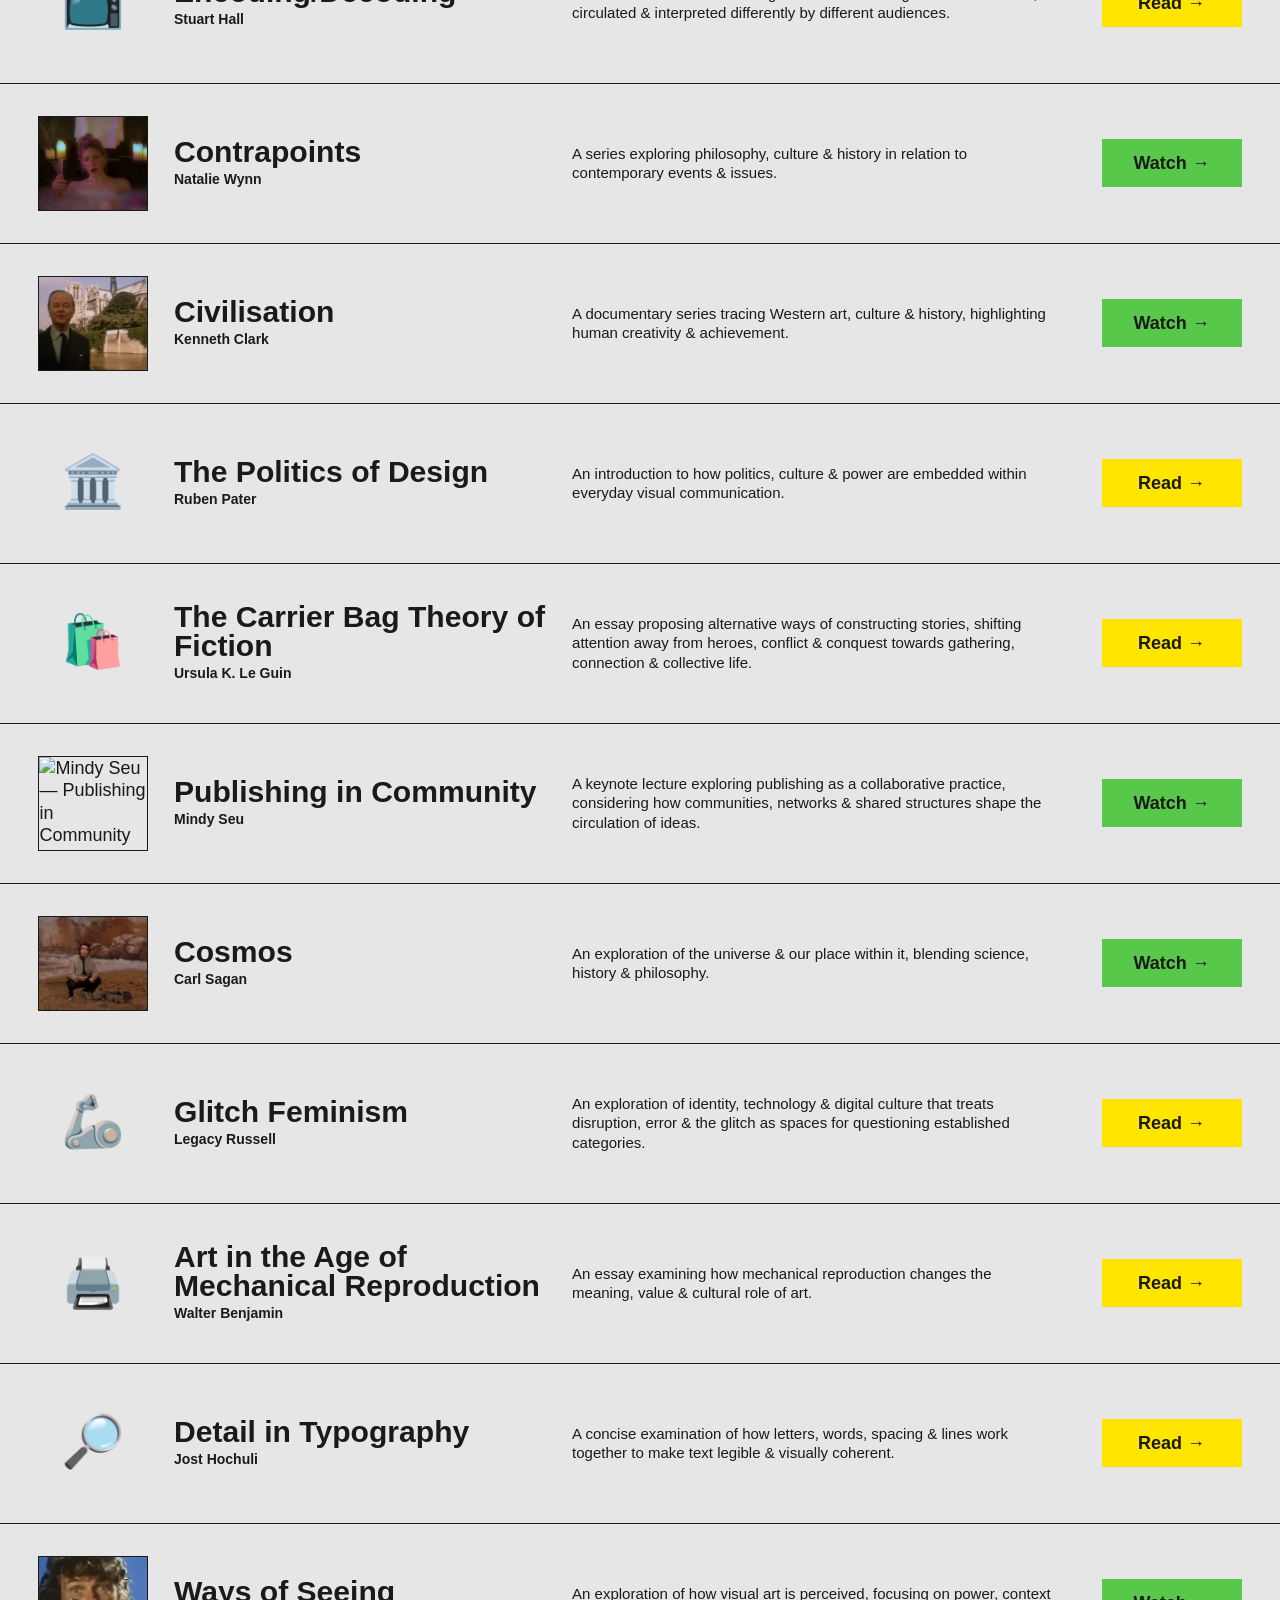
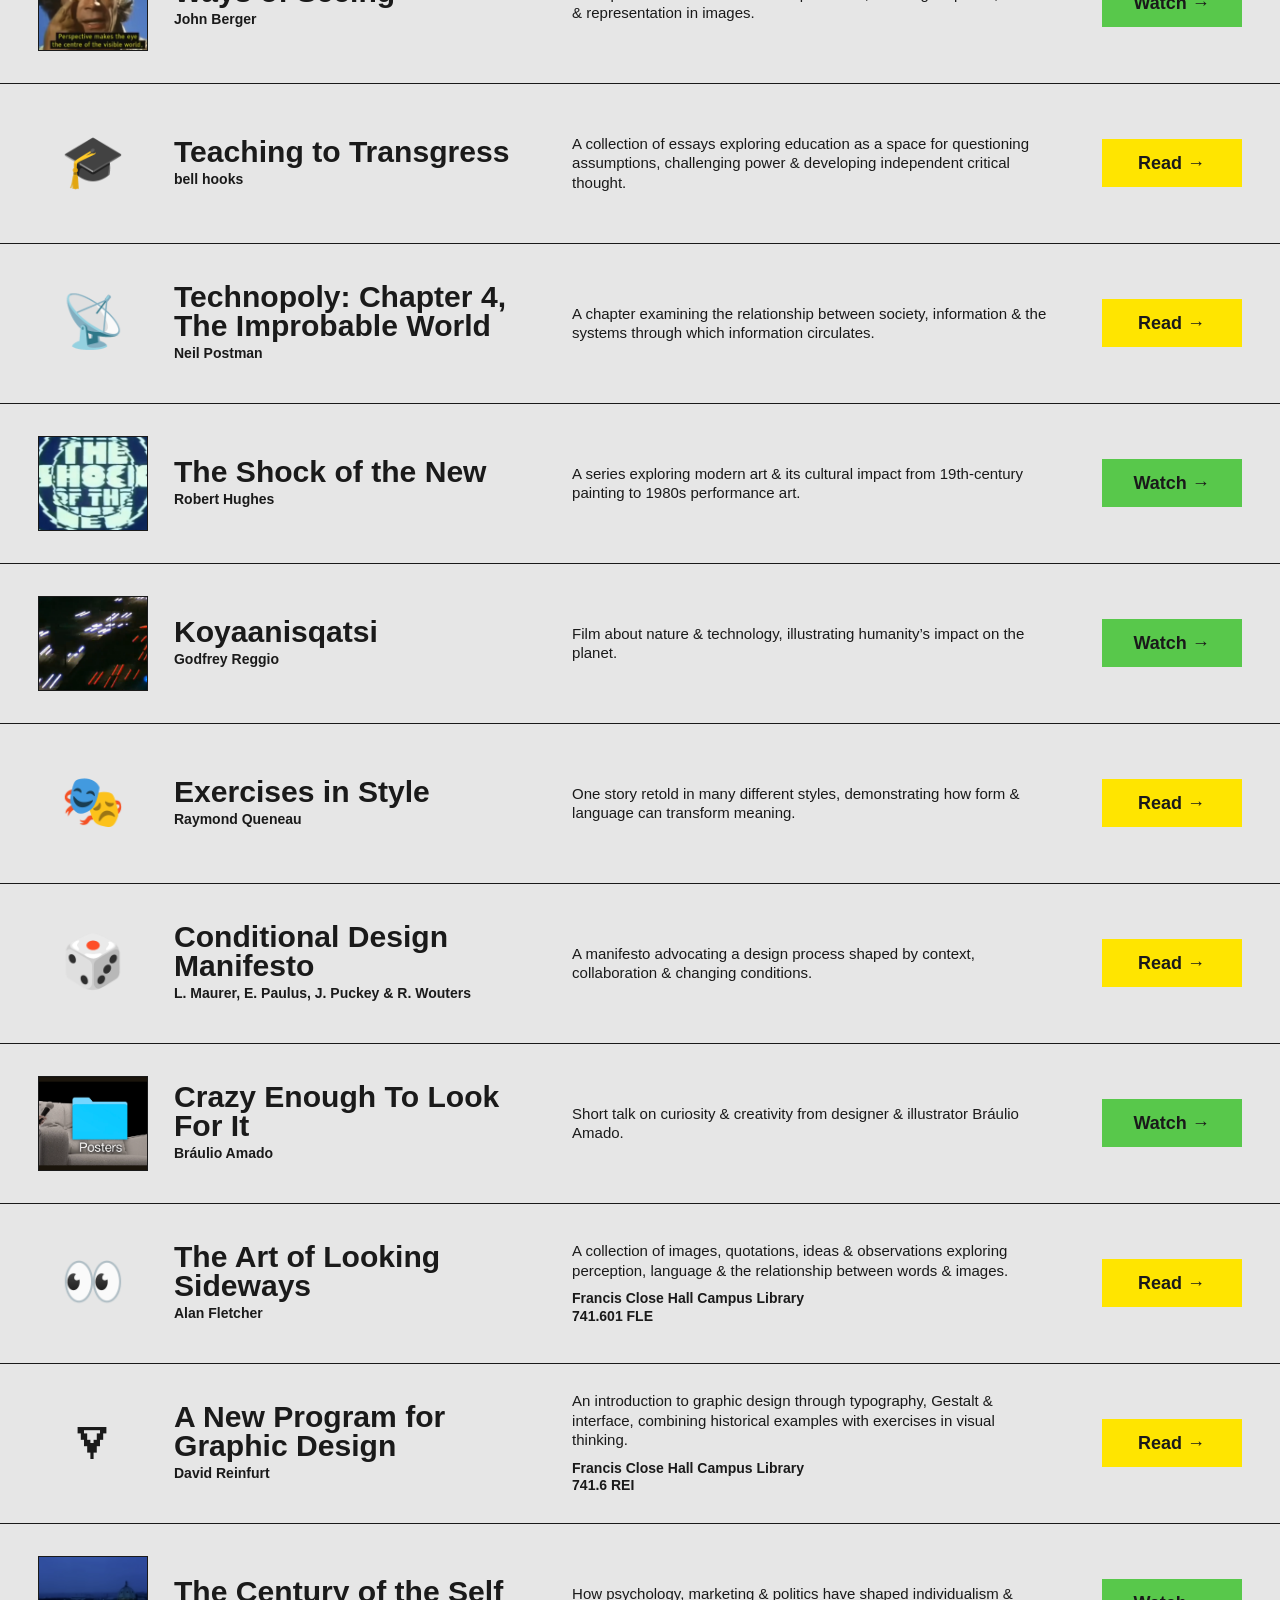
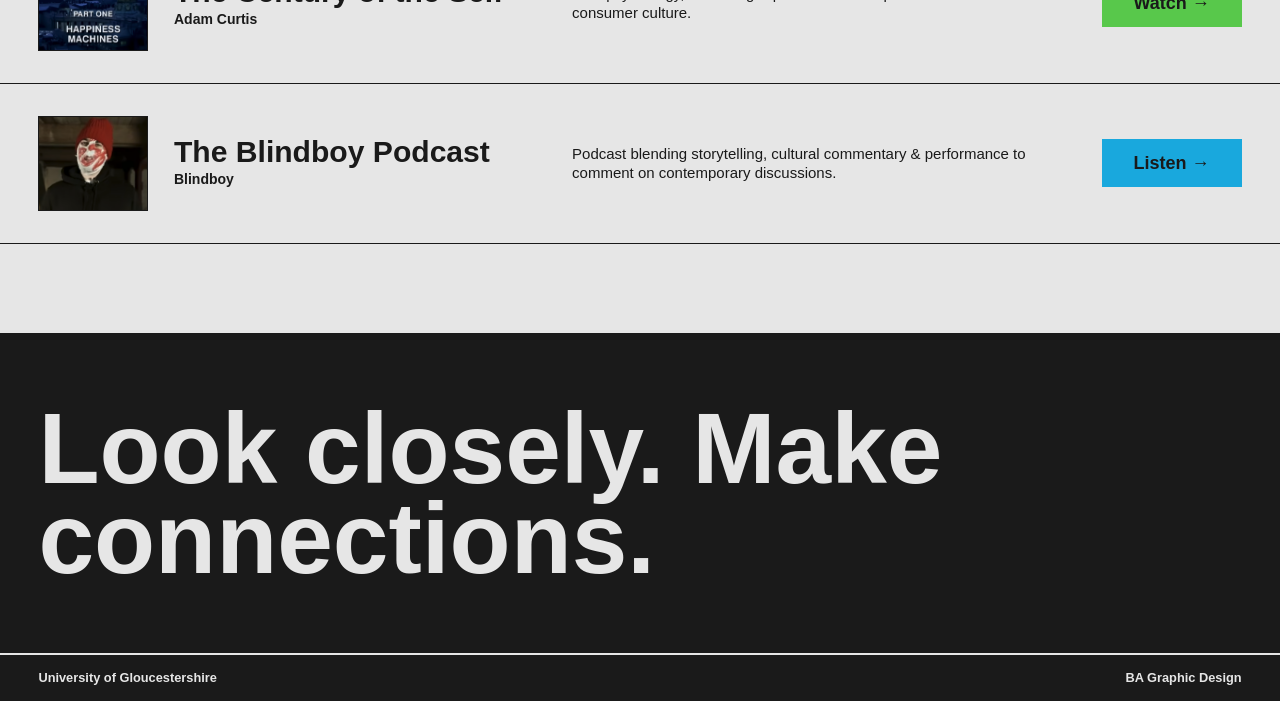
==== commit e865b208: "Scaling update" ====
--- a/index.html
+++ b/index.html
@@ -35,8 +35,7 @@
     <section class="hero">
 
       <h1>
-        An Introduction<br>
-        to Graphic Design
+        An Introduction to Graphic Design
       </h1>
 
       <p class="hero-subtitle">
--- a/style.css
+++ b/style.css
@@ -45,7 +45,7 @@
 }
 
 
-/* COLOURS */
+/* VARIABLES */
 
 :root {
   --black: #1A1A1A;
@@ -57,6 +57,13 @@
   --yellow: #FFE500;
 
   --page-margin: clamp(20px, 3vw, 52px);
+
+  --hero-size: clamp(46px, 7vw, 108px);
+  --subtitle-size: clamp(22px, 3.8vw, 58px);
+  --intro-size: clamp(22px, 2.5vw, 42px);
+  --action-size: clamp(22px, 3vw, 48px);
+  --resource-title-size: clamp(26px, 2.35vw, 42px);
+  --closing-size: clamp(44px, 8vw, 100px);
 }
 
 
@@ -86,7 +93,7 @@
 
   gap: 30px;
 
-  font-size: 16px;
+  font-size: clamp(13px, 1.1vw, 16px);
   font-weight: 700;
 }
 
@@ -95,20 +102,21 @@
 
 .hero {
   padding:
-    55px
+    clamp(40px, 4vw, 55px)
     var(--page-margin)
-    80px;
+    clamp(60px, 6vw, 80px);
 
   background: var(--black);
   color: var(--white);
 }
 
 .hero h1 {
+  width: 100%;
   max-width: 1500px;
 
   margin: 0;
 
-  font-size: clamp(50px, 5vw, 100px);
+  font-size: var(--hero-size);
   font-weight: 700;
   line-height: 0.9;
 
@@ -117,15 +125,15 @@
 
 .hero-subtitle {
   margin:
-    45px
-    0
-    55px;
-
-  font-size: clamp(24px, 4vw, 58px);
+    clamp(32px, 4vw, 45px)
+    0
+    clamp(40px, 5vw, 55px);
+
+  font-size: var(--subtitle-size);
   font-weight: 700;
   line-height: 1;
 
-  white-space: nowrap;
+  white-space: normal;
 }
 
 .hero-subtitle span {
@@ -136,7 +144,7 @@
   width: 100%;
   max-width: 1500px;
 
-  font-size: clamp(24px, 2.6vw, 42px);
+  font-size: var(--intro-size);
   line-height: 1.1;
 }
 
@@ -155,22 +163,22 @@
 /* KEY */
 
 .actions {
-  margin-top: 60px;
+  margin-top: clamp(45px, 5vw, 60px);
 
   display: flex;
   align-items: center;
   flex-wrap: wrap;
 
-  gap: 12px;
-
-  font-size: clamp(22px, 3.2vw, 48px);
+  gap: clamp(7px, 1vw, 12px);
+
+  font-size: var(--action-size);
   font-weight: 700;
 }
 
 .actions span:not(.action-arrow) {
   padding:
-    6px
-    10px;
+    0.14em
+    0.22em;
 
   color: var(--black);
 }
@@ -198,7 +206,7 @@
   padding:
     0
     0
-    90px;
+    clamp(60px, 7vw, 90px);
 
   background: var(--white);
   color: var(--black);
@@ -215,14 +223,15 @@
 
   grid-template-columns:
     110px
-    minmax(0, 34vw)
-    minmax(260px, 1fr)
+    minmax(220px, 0.85fr)
+    minmax(260px, 1.15fr)
     140px;
 
-  gap: 30px;
+  gap: clamp(20px, 2vw, 30px);
   align-items: center;
 
   width: 100%;
+
   min-height: 160px;
 
   padding:
@@ -333,7 +342,7 @@
     "Noto Color Emoji",
     sans-serif;
 
-  font-size: 62px;
+  font-size: clamp(50px, 4vw, 62px);
   font-weight: 400;
   line-height: 1;
 
@@ -356,7 +365,7 @@
     0
     5px;
 
-  font-size: clamp(26px, 2.5vw, 42px);
+  font-size: var(--resource-title-size);
   font-weight: 700;
   line-height: 0.95;
 
@@ -369,7 +378,7 @@
 .creator {
   margin: 0;
 
-  font-size: 15px;
+  font-size: clamp(14px, 1vw, 15px);
   font-weight: 700;
 }
 
@@ -382,7 +391,7 @@
 .description {
   margin: 0;
 
-  font-size: 17px;
+  font-size: clamp(15px, 1.15vw, 17px);
   line-height: 1.3;
 }
 
@@ -392,7 +401,7 @@
     0
     0;
 
-  font-size: 15px;
+  font-size: clamp(14px, 1vw, 15px);
   line-height: 1.25;
   font-weight: 700;
 }
@@ -466,7 +475,7 @@
   min-height: 30vh;
 
   padding:
-    70px
+    clamp(55px, 6vw, 70px)
     var(--page-margin);
 
   background: var(--black);
@@ -477,9 +486,11 @@
 }
 
 .closing p {
+  width: 100%;
+
   margin: 0;
 
-  font-size: clamp(30px, 15vw, 100px);
+  font-size: var(--closing-size);
   line-height: 0.9;
   font-weight: 700;
 
@@ -502,7 +513,7 @@
   background: var(--black);
   color: var(--white);
 
-  font-size: 14px;
+  font-size: clamp(12px, 1vw, 14px);
   font-weight: 700;
 
   border-top:
@@ -520,7 +531,11 @@
       minmax(0, 1fr)
       140px;
 
-    gap: 22px;
+    gap:
+      20px
+      22px;
+
+    align-items: center;
   }
 
   .resource-thumbnail {
@@ -529,12 +544,12 @@
 
   .resource-thumbnail img {
     width: 100px;
+    height: 88px;
   }
 
   .text-symbol {
     width: 100px;
-
-    font-size: 58px;
+    height: 88px;
   }
 
   .resource-info {
@@ -558,63 +573,22 @@
 
 @media (max-width: 700px) {
 
+  :root {
+    --page-margin: 20px;
+  }
+
+
   .top-bar-inner {
-    font-size: 13px;
-  }
-
-
-  .hero {
-    padding:
-      40px
-      var(--page-margin)
-      60px;
-  }
-
-  .hero h1 {
-    font-size:
-      clamp(42px, 11vw, 68px);
-
-    line-height: 0.92;
-  }
-
-  .hero-subtitle {
+    gap: 15px;
+  }
+
+
+  .hero-subtitle span {
     margin:
-      35px
       0
-      40px;
-
-    font-size:
-      clamp(20px, 6vw, 34px);
-
-    line-height: 1.05;
-
-    white-space: normal;
-  }
-
-  .introduction-text {
-    font-size: 24px;
-  }
-
-
-  .actions {
-    margin-top: 45px;
-
-    gap: 7px;
-
-    font-size:
-      clamp(20px, 6vw, 30px);
-  }
-
-  .actions span:not(.action-arrow) {
-    padding:
-      5px
-      7px;
-  }
-
-
-  .resources {
-    padding-bottom: 60px;
-  }
+      0.08em;
+  }
+
 
   .resource-row {
     grid-template-columns:
@@ -645,23 +619,18 @@
     width: 85px;
     height: 75px;
 
-    font-size: 52px;
+    font-size: 50px;
   }
 
   .resource-title {
     align-self: center;
-  }
-
-  .resource-title h2 {
-    font-size: 29px;
-    line-height: 0.98;
   }
 
   .resource-info {
     grid-column:
       1 / 3;
 
-    padding-top: 5px;
+    padding-top: 4px;
   }
 
   .resource-link {
@@ -676,22 +645,52 @@
   }
 
 
-  .closing {
-    min-height: 30vh;
-  }
-
-  .closing p {
-    font-size:
-      clamp(42px, 13vw, 80px);
-  }
-
-
   .site-footer {
     flex-direction: column;
 
     gap: 3px;
-
+  }
+
+}
+
+
+/* VERY SMALL SCREENS */
+
+@media (max-width: 430px) {
+
+  :root {
+    --hero-size: clamp(42px, 13vw, 56px);
+    --intro-size: clamp(21px, 6vw, 25px);
+    --resource-title-size: clamp(25px, 7vw, 30px);
+  }
+
+  .top-bar-inner {
     font-size: 12px;
   }
 
-}
+  .resource-row {
+    grid-template-columns:
+      72px
+      minmax(0, 1fr);
+
+    gap:
+      16px
+      17px;
+  }
+
+  .resource-thumbnail,
+  .text-symbol {
+    width: 72px;
+  }
+
+  .resource-thumbnail img,
+  .text-symbol {
+    width: 72px;
+    height: 66px;
+  }
+
+  .text-symbol {
+    font-size: 44px;
+  }
+
+}
